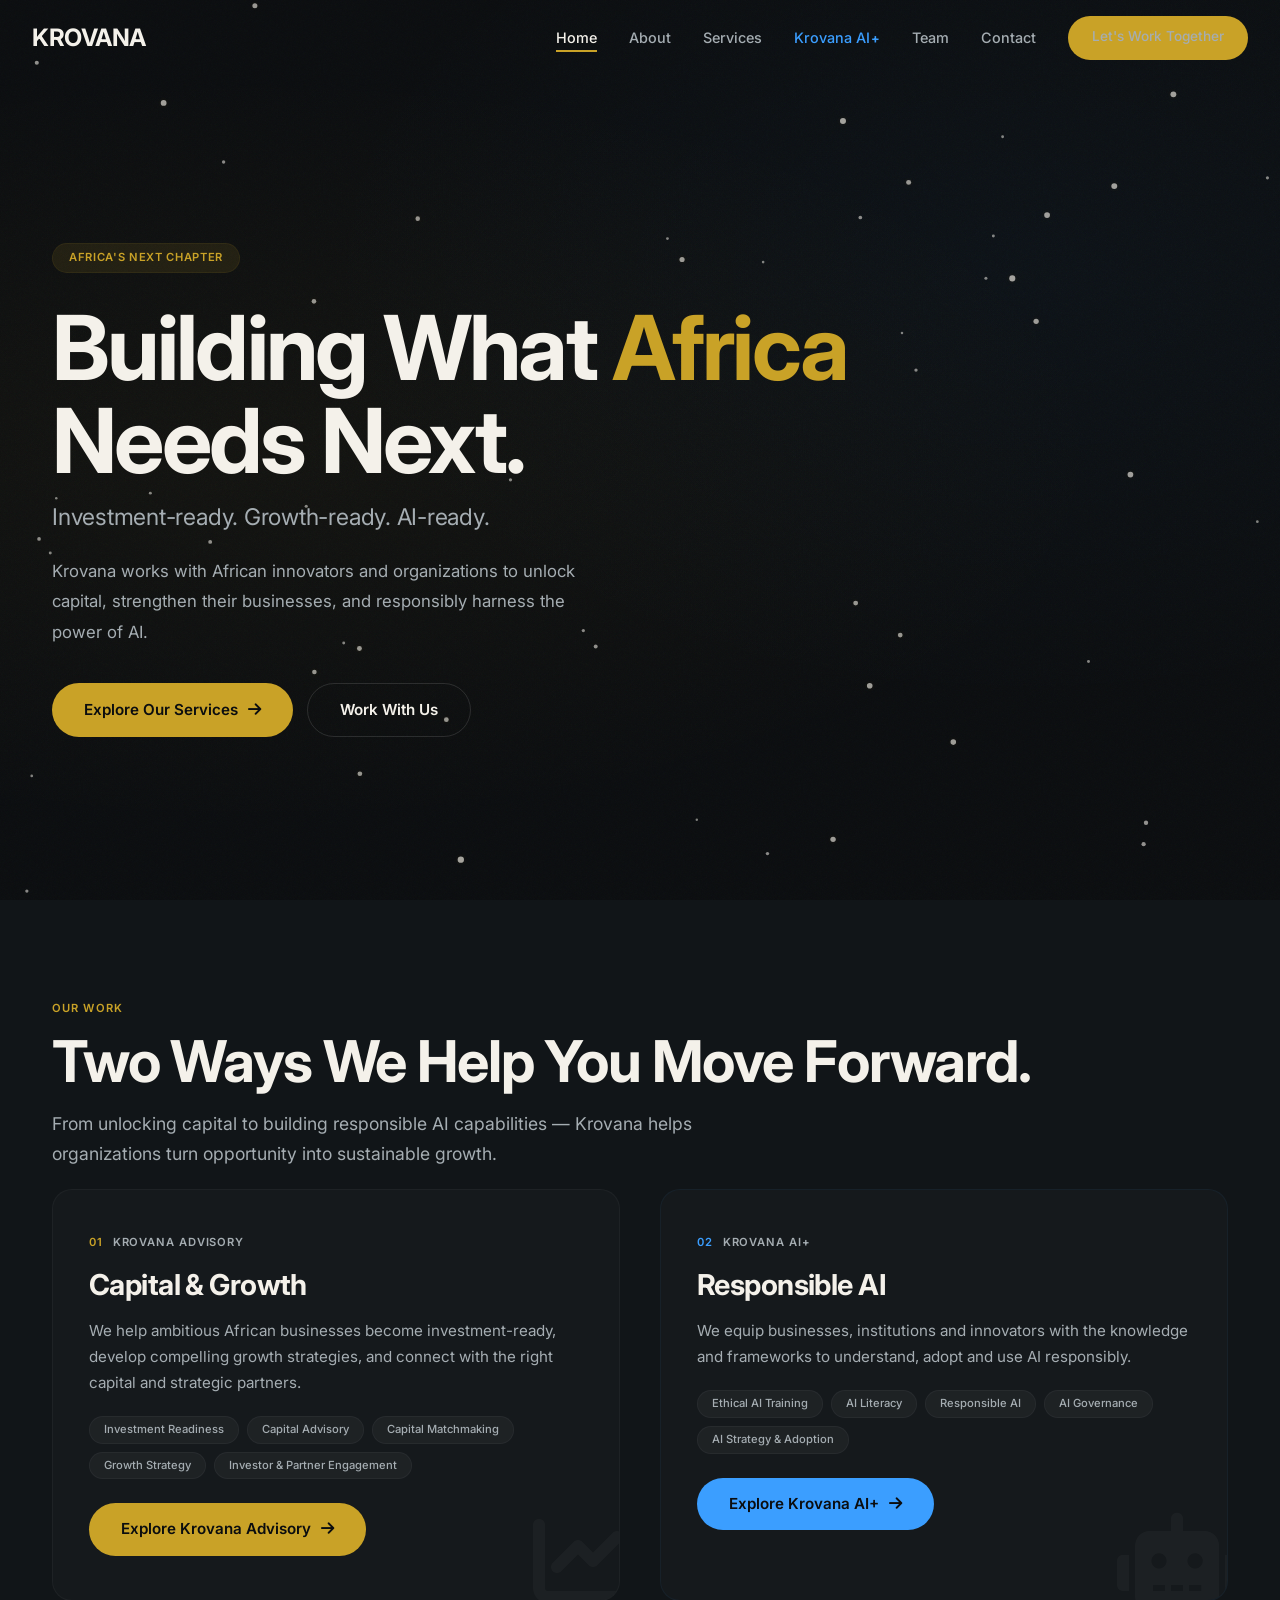
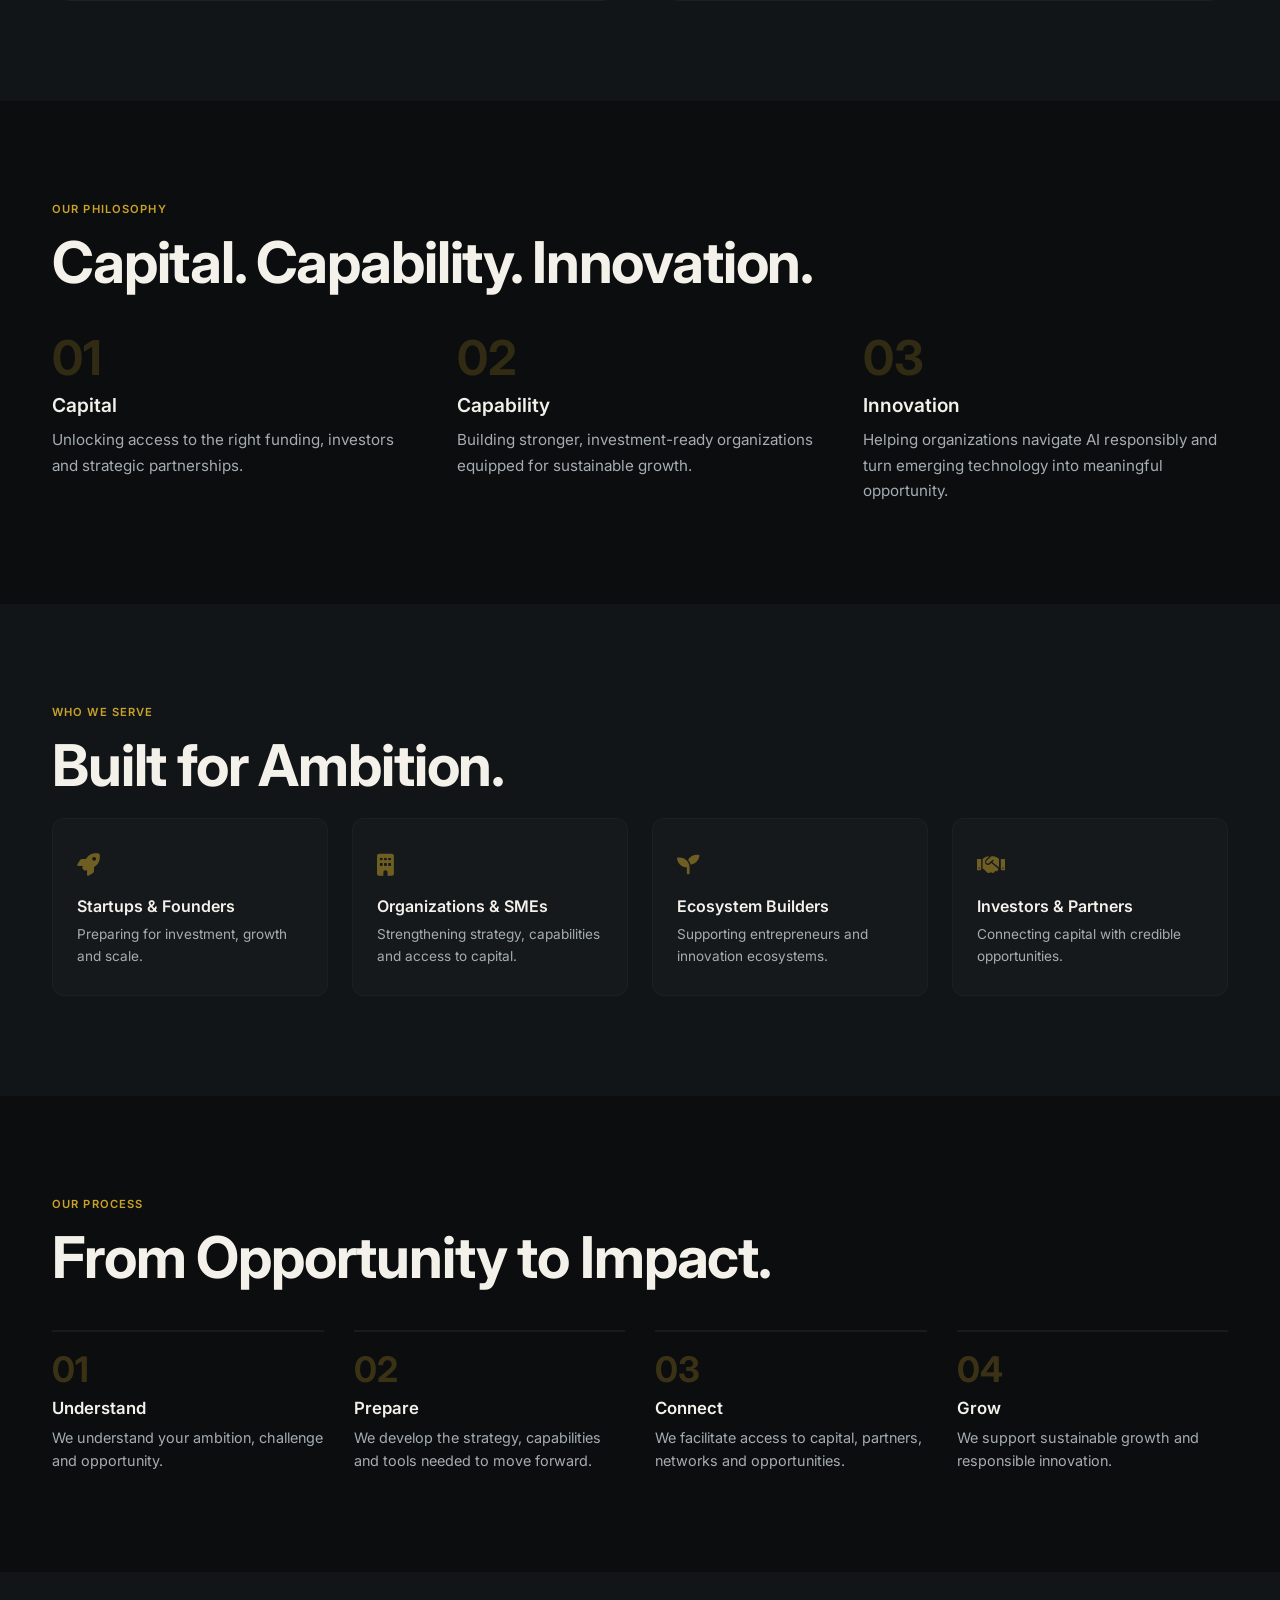
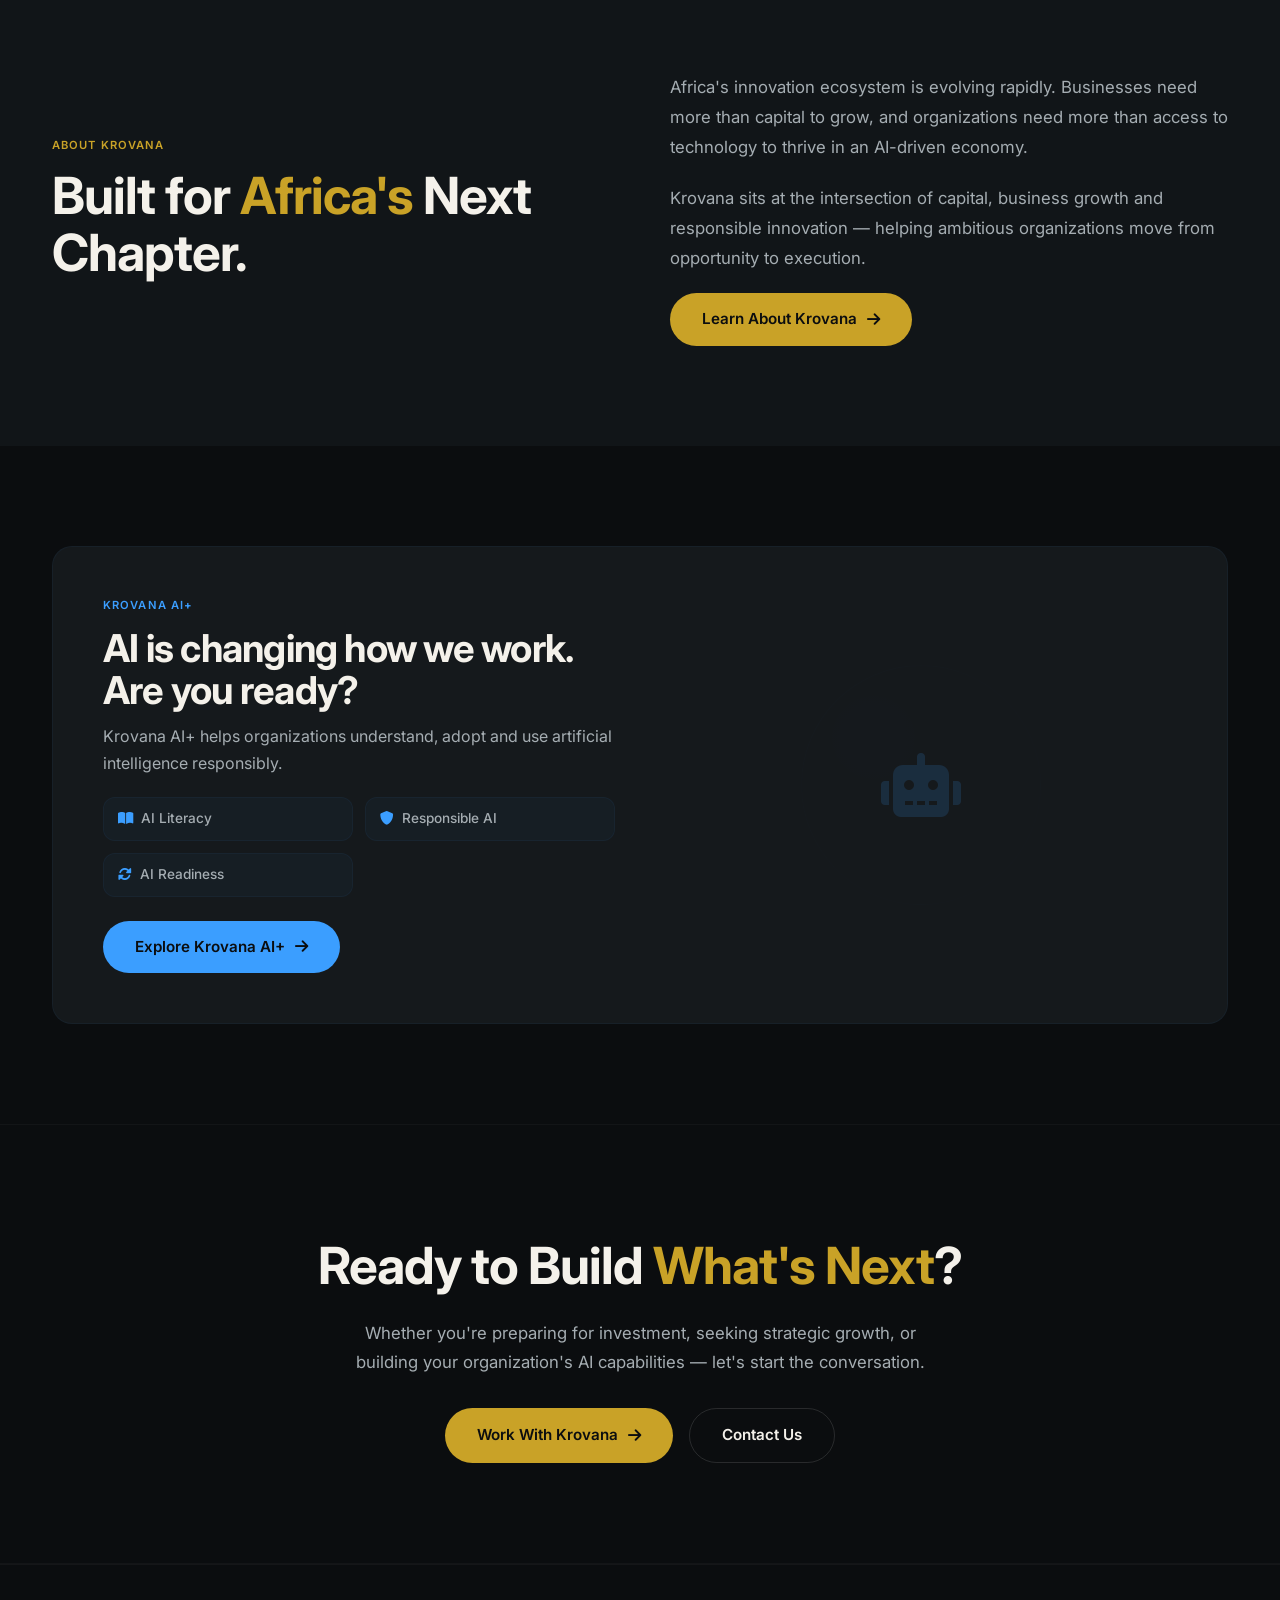
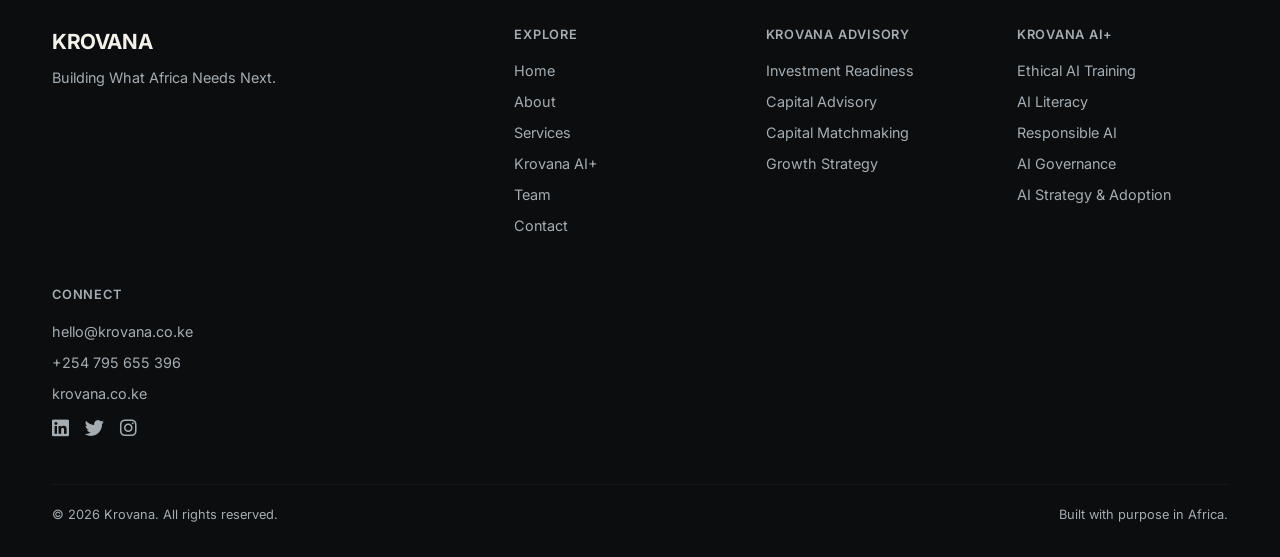
==== index.html @ e82529cd "Update index.html" ====
<!DOCTYPE html>
<html lang="en">
<head>
  <meta charset="UTF-8" />
  <meta name="viewport" content="width=device-width, initial-scale=1.0" />
  <title>Krovana | Building What Africa Needs Next</title>
  <meta name="description" content="Krovana helps African innovators and organizations unlock capital, strengthen capabilities, and navigate an AI-powered future." />
  <meta property="og:title" content="Krovana | Building What Africa Needs Next" />
  <meta property="og:description" content="Investment-ready. Growth-ready. AI-ready." />
  <meta property="og:type" content="website" />
  <link rel="icon" href="data:image/svg+xml,<svg xmlns='http://www.w3.org/2000/svg' viewBox='0 0 100 100'><text y='.9em' font-size='90'>⚡</text></svg>" />
  <link href="https://fonts.googleapis.com/css2?family=Inter:opsz,wght@14..32,400;14..32,500;14..32,600;14..32,700;14..32,800&display=swap" rel="stylesheet" />
  <link rel="stylesheet" href="https://cdnjs.cloudflare.com/ajax/libs/font-awesome/6.0.0-beta3/css/all.min.css" />
  <style>
    /* ===== RESET & TOKENS ===== */
    * {
      margin: 0;
      padding: 0;
      box-sizing: border-box;
    }

    :root {
      --bg-primary: #0B0D0F;
      --bg-secondary: #111518;
      --bg-card: #15191C;
      --text-primary: #F4F1EA;
      --text-secondary: #A5ADB2;
      --text-muted: #6A7278;
      --gold: #C9A227;
      --gold-dim: rgba(201, 162, 39, 0.10);
      --gold-glow: rgba(201, 162, 39, 0.15);
      --cyan: #3B9EFF;
      --cyan-dim: rgba(59, 158, 255, 0.08);
      --cyan-glow: rgba(59, 158, 255, 0.12);
      --font: 'Inter', -apple-system, BlinkMacSystemFont, sans-serif;
      --radius: 20px;
      --radius-sm: 12px;
      --transition: 0.35s cubic-bezier(0.25, 0.46, 0.45, 0.94);
      --shadow-card: 0 20px 60px -20px rgba(0, 0, 0, 0.6);
      --max-width: 1240px;
    }

    html {
      scroll-behavior: smooth;
    }

    body {
      font-family: var(--font);
      background: var(--bg-primary);
      color: var(--text-primary);
      line-height: 1.6;
      -webkit-font-smoothing: antialiased;
      -moz-osx-font-smoothing: grayscale;
    }

    /* ===== UTILITY ===== */
    .container {
      max-width: var(--max-width);
      margin: 0 auto;
      padding: 0 32px;
    }

    .section-padding {
      padding: 100px 0;
    }

    .section-label {
      font-size: 0.7rem;
      font-weight: 600;
      letter-spacing: 0.1em;
      text-transform: uppercase;
      color: var(--gold);
      margin-bottom: 12px;
      display: block;
    }

    .section-label.cyan {
      color: var(--cyan);
    }

    .section-title {
      font-size: clamp(2.2rem, 4.5vw, 3.6rem);
      font-weight: 700;
      letter-spacing: -0.02em;
      line-height: 1.1;
      margin-bottom: 16px;
    }

    .section-sub {
      font-size: 1.1rem;
      color: var(--text-secondary);
      max-width: 640px;
      line-height: 1.7;
    }

    .text-gold {
      color: var(--gold);
    }
    .text-cyan {
      color: var(--cyan);
    }

    /* ===== BUTTONS ===== */
    .btn {
      display: inline-flex;
      align-items: center;
      gap: 10px;
      padding: 14px 32px;
      font-weight: 600;
      font-size: 0.95rem;
      border-radius: 60px;
      border: none;
      cursor: pointer;
      transition: var(--transition);
      text-decoration: none;
      background: transparent;
      color: var(--text-primary);
      font-family: var(--font);
    }

    .btn-primary {
      background: var(--gold);
      color: var(--bg-primary);
    }
    .btn-primary:hover {
      background: #dbb230;
      transform: translateY(-2px);
      box-shadow: 0 8px 30px rgba(201, 162, 39, 0.25);
    }

    .btn-outline {
      border: 1.5px solid rgba(255, 255, 255, 0.12);
      color: var(--text-primary);
    }
    .btn-outline:hover {
      border-color: var(--gold);
      color: var(--gold);
      transform: translateY(-2px);
    }

    .btn-ghost {
      color: var(--text-secondary);
    }
    .btn-ghost:hover {
      color: var(--text-primary);
    }

    .btn-ai {
      background: var(--cyan);
      color: var(--bg-primary);
    }
    .btn-ai:hover {
      background: #5aafff;
      transform: translateY(-2px);
      box-shadow: 0 8px 30px rgba(59, 158, 255, 0.20);
    }

    .btn-outline-ai {
      border: 1.5px solid rgba(59, 158, 255, 0.25);
      color: var(--cyan);
    }
    .btn-outline-ai:hover {
      background: var(--cyan);
      color: var(--bg-primary);
      transform: translateY(-2px);
    }

    /* ===== NAVIGATION ===== */
    .navbar {
      position: fixed;
      top: 0;
      left: 0;
      width: 100%;
      padding: 16px 0;
      z-index: 1000;
      transition: background 0.35s, backdrop-filter 0.35s, border-color 0.35s;
      background: transparent;
      border-bottom: 1px solid transparent;
    }

    .navbar.scrolled {
      background: rgba(11, 13, 15, 0.88);
      backdrop-filter: blur(16px);
      -webkit-backdrop-filter: blur(16px);
      border-bottom: 1px solid rgba(255, 255, 255, 0.04);
    }

    .nav-container {
      display: flex;
      align-items: center;
      justify-content: space-between;
      max-width: 1400px;
      margin: 0 auto;
      padding: 0 32px;
    }

    .logo {
      font-size: 1.5rem;
      font-weight: 700;
      letter-spacing: -0.02em;
      color: var(--text-primary);
      text-decoration: none;
      font-family: var(--font);
      cursor: pointer;
    }
    .logo:hover {
      color: var(--gold);
    }

    .nav-links {
      display: flex;
      align-items: center;
      gap: 32px;
      list-style: none;
    }
    .nav-links a {
      text-decoration: none;
      color: var(--text-secondary);
      font-size: 0.9rem;
      font-weight: 500;
      transition: 0.2s;
      cursor: pointer;
      border-bottom: 2px solid transparent;
      padding-bottom: 4px;
    }
    .nav-links a:hover,
    .nav-links a.active {
      color: var(--text-primary);
      border-bottom-color: var(--gold);
    }
    .nav-links a.ai-link {
      color: var(--cyan);
    }
    .nav-links a.ai-link:hover,
    .nav-links a.ai-link.active {
      color: #7abfff;
      border-bottom-color: var(--cyan);
    }
    .nav-links .ai-plus {
      display: inline-block;
      font-weight: 700;
      font-size: 0.8rem;
      margin-left: 1px;
    }
    .nav-cta .btn {
      padding: 10px 24px;
      font-size: 0.85rem;
    }

    .hamburger {
      display: none;
      font-size: 1.5rem;
      color: var(--text-primary);
      cursor: pointer;
      background: none;
      border: none;
      padding: 4px;
    }

    @media (max-width: 1024px) {
      .nav-links {
        gap: 20px;
      }
    }

    @media (max-width: 900px) {
      .nav-links {
        position: fixed;
        top: 0;
        left: -100%;
        width: 100%;
        height: 100vh;
        background: var(--bg-primary);
        flex-direction: column;
        justify-content: center;
        align-items: center;
        gap: 32px;
        transition: 0.4s;
        padding: 40px;
        z-index: 999;
      }
      .nav-links.open {
        left: 0;
      }
      .nav-links a {
        font-size: 1.3rem;
      }
      .nav-cta {
        display: none;
      }
      .hamburger {
        display: block;
        z-index: 1001;
      }
      .hamburger.open {
        color: var(--gold);
      }
    }

    /* ===== PAGE SECTIONS ===== */
    .page-section {
      display: none;
      animation: fadeIn 0.5s ease;
    }
    .page-section.active {
      display: block;
    }

    @keyframes fadeIn {
      from { opacity: 0; transform: translateY(10px); }
      to { opacity: 1; transform: translateY(0); }
    }

    /* ===== HERO ===== */
    .hero {
      min-height: 100vh;
      display: flex;
      align-items: center;
      position: relative;
      overflow: hidden;
      padding-top: 80px;
    }

    .hero-bg {
      position: absolute;
      inset: 0;
      z-index: 0;
      background:
        radial-gradient(ellipse at 20% 50%, rgba(201, 162, 39, 0.04) 0%, transparent 60%),
        radial-gradient(ellipse at 80% 30%, rgba(59, 158, 255, 0.03) 0%, transparent 50%),
        var(--bg-primary);
    }

    #network-canvas {
      position: absolute;
      inset: 0;
      width: 100%;
      height: 100%;
      z-index: 1;
      pointer-events: none;
    }

    .hero-content {
      position: relative;
      z-index: 2;
      max-width: 820px;
      padding: 40px 0;
    }

    .hero-badge {
      display: inline-block;
      background: var(--gold-dim);
      color: var(--gold);
      padding: 5px 16px;
      border-radius: 60px;
      font-size: 0.7rem;
      font-weight: 600;
      letter-spacing: 0.06em;
      text-transform: uppercase;
      margin-bottom: 28px;
      border: 1px solid rgba(201, 162, 39, 0.08);
    }

    .hero h1 {
      font-size: clamp(2.8rem, 7vw, 5.6rem);
      font-weight: 700;
      line-height: 1.04;
      letter-spacing: -0.03em;
      margin-bottom: 12px;
    }
    .hero h1 .gold {
      color: var(--gold);
    }

    .hero-tagline {
      font-size: clamp(1.1rem, 1.8vw, 1.6rem);
      font-weight: 400;
      color: var(--text-secondary);
      margin-bottom: 20px;
      letter-spacing: -0.01em;
    }

    .hero-desc {
      font-size: 1.05rem;
      color: var(--text-secondary);
      max-width: 540px;
      line-height: 1.8;
      margin-bottom: 36px;
    }

    .hero-actions {
      display: flex;
      flex-wrap: wrap;
      gap: 14px;
    }

    /* grain overlay */
    .hero::after {
      content: '';
      position: absolute;
      inset: 0;
      z-index: 0;
      pointer-events: none;
      opacity: 0.25;
      background-image: url("data:image/svg+xml,%3Csvg viewBox='0 0 256 256' xmlns='http://www.w3.org/2000/svg'%3E%3Cfilter id='n'%3E%3CfeTurbulence type='fractalNoise' baseFrequency='0.85' numOctaves='4' stitchTiles='stitch'/%3E%3C/filter%3E%3Crect width='100%25' height='100%25' filter='url(%23n)' opacity='1'/%3E%3C/svg%3E");
      background-repeat: repeat;
      background-size: 120px;
      mix-blend-mode: soft-light;
    }

    @media (max-width: 640px) {
      .hero h1 {
        font-size: 2.4rem;
      }
      .hero-actions .btn {
        width: 100%;
        justify-content: center;
      }
    }

    /* ===== SECTION COMMON ===== */
    .section-alt {
      background: var(--bg-secondary);
    }

    /* ===== PILLARS (Home) ===== */
    .pillars-grid {
      display: grid;
      grid-template-columns: 1fr 1fr;
      gap: 40px;
      margin-top: 20px;
    }

    .pillar-card {
      background: var(--bg-card);
      border-radius: var(--radius);
      padding: 44px 36px;
      border: 1px solid rgba(255, 255, 255, 0.04);
      transition: var(--transition);
      position: relative;
      overflow: hidden;
    }
    .pillar-card:hover {
      transform: translateY(-6px);
      border-color: rgba(255, 255, 255, 0.08);
      box-shadow: var(--shadow-card);
    }

    .pillar-card .pillar-label {
      font-size: 0.7rem;
      font-weight: 600;
      letter-spacing: 0.08em;
      text-transform: uppercase;
      color: var(--text-secondary);
      margin-bottom: 10px;
      display: block;
    }
    .pillar-card .pillar-label .num {
      color: var(--gold);
      margin-right: 6px;
    }

    .pillar-card h3 {
      font-size: 1.8rem;
      font-weight: 700;
      letter-spacing: -0.02em;
      margin-bottom: 10px;
    }

    .pillar-card p {
      color: var(--text-secondary);
      font-size: 0.95rem;
      line-height: 1.7;
      margin-bottom: 20px;
    }

    .pillar-tags {
      display: flex;
      flex-wrap: wrap;
      gap: 8px;
      margin-bottom: 24px;
    }
    .pillar-tags span {
      background: rgba(255, 255, 255, 0.04);
      padding: 4px 14px;
      border-radius: 60px;
      font-size: 0.7rem;
      font-weight: 500;
      color: var(--text-secondary);
      border: 1px solid rgba(255, 255, 255, 0.04);
    }

    .pillar-card .btn .arrow {
      transition: 0.2s;
      display: inline-block;
    }
    .pillar-card .btn:hover .arrow {
      transform: translateX(6px);
    }

    .pillar-card.ai-card {
      border-color: rgba(59, 158, 255, 0.06);
    }
    .pillar-card.ai-card:hover {
      border-color: rgba(59, 158, 255, 0.15);
    }
    .pillar-card.ai-card .pillar-label .num {
      color: var(--cyan);
    }

    .pillar-visual {
      position: absolute;
      right: -10px;
      bottom: -10px;
      font-size: 6rem;
      opacity: 0.03;
      pointer-events: none;
      line-height: 1;
    }

    @media (max-width: 900px) {
      .pillars-grid {
        grid-template-columns: 1fr;
        gap: 30px;
      }
    }
    @media (max-width: 480px) {
      .pillar-card {
        padding: 32px 20px;
      }
      .pillar-card h3 {
        font-size: 1.4rem;
      }
    }

    /* ===== PHILOSOPHY ===== */
    .philosophy-grid {
      display: grid;
      grid-template-columns: repeat(3, 1fr);
      gap: 40px;
      margin-top: 40px;
    }
    .philosophy-item .num {
      font-size: 3rem;
      font-weight: 700;
      color: var(--gold);
      opacity: 0.2;
      line-height: 1;
      margin-bottom: 8px;
      display: block;
    }
    .philosophy-item h4 {
      font-size: 1.2rem;
      font-weight: 600;
      margin-bottom: 6px;
    }
    .philosophy-item p {
      color: var(--text-secondary);
      font-size: 0.95rem;
      line-height: 1.7;
    }
    @media (max-width: 768px) {
      .philosophy-grid {
        grid-template-columns: 1fr;
        gap: 30px;
      }
    }

    /* ===== AUDIENCE ===== */
    .audience-grid {
      display: grid;
      grid-template-columns: repeat(4, 1fr);
      gap: 24px;
      margin-top: 20px;
    }
    .audience-item {
      background: var(--bg-card);
      border-radius: var(--radius-sm);
      padding: 28px 24px;
      border: 1px solid rgba(255, 255, 255, 0.03);
      transition: var(--transition);
    }
    .audience-item:hover {
      border-color: rgba(255, 255, 255, 0.08);
      transform: translateY(-4px);
    }
    .audience-item .icon {
      font-size: 1.4rem;
      color: var(--gold);
      margin-bottom: 12px;
      opacity: 0.5;
    }
    .audience-item h4 {
      font-size: 1rem;
      font-weight: 600;
      margin-bottom: 4px;
    }
    .audience-item p {
      color: var(--text-secondary);
      font-size: 0.85rem;
      line-height: 1.6;
    }
    @media (max-width: 900px) {
      .audience-grid {
        grid-template-columns: 1fr 1fr;
      }
    }
    @media (max-width: 500px) {
      .audience-grid {
        grid-template-columns: 1fr;
      }
    }

    /* ===== PROCESS ===== */
    .process-grid {
      display: grid;
      grid-template-columns: repeat(4, 1fr);
      gap: 30px;
      margin-top: 40px;
      position: relative;
    }
    .process-step {
      border-top: 2px solid rgba(255, 255, 255, 0.06);
      padding-top: 20px;
    }
    .process-step .step-num {
      font-size: 2.2rem;
      font-weight: 700;
      color: var(--gold);
      opacity: 0.25;
      line-height: 1;
      margin-bottom: 8px;
      display: block;
    }
    .process-step h4 {
      font-size: 1.05rem;
      font-weight: 600;
      margin-bottom: 4px;
    }
    .process-step p {
      color: var(--text-secondary);
      font-size: 0.9rem;
      line-height: 1.6;
    }
    @media (max-width: 900px) {
      .process-grid {
        grid-template-columns: 1fr 1fr;
      }
    }
    @media (max-width: 480px) {
      .process-grid {
        grid-template-columns: 1fr;
      }
    }

    /* ===== ABOUT SPLIT ===== */
    .about-split {
      display: grid;
      grid-template-columns: 1fr 1fr;
      gap: 60px;
      align-items: center;
    }
    .about-split .left h2 {
      font-size: clamp(2.2rem, 4vw, 3.6rem);
      font-weight: 700;
      line-height: 1.1;
      letter-spacing: -0.02em;
    }
    .about-split .right p {
      color: var(--text-secondary);
      font-size: 1.05rem;
      line-height: 1.8;
      margin-bottom: 20px;
    }
    @media (max-width: 900px) {
      .about-split {
        grid-template-columns: 1fr;
        gap: 30px;
      }
    }

    /* ===== AI FEATURE ===== */
    .ai-feature {
      background: var(--bg-card);
      border-radius: var(--radius);
      padding: 50px;
      display: grid;
      grid-template-columns: 1fr 1fr;
      gap: 50px;
      align-items: center;
      border: 1px solid rgba(59, 158, 255, 0.05);
    }
    .ai-feature .left h2 {
      font-size: clamp(1.8rem, 3vw, 2.6rem);
      font-weight: 700;
      letter-spacing: -0.02em;
      line-height: 1.1;
      margin-bottom: 12px;
    }
    .ai-feature .left p {
      color: var(--text-secondary);
      font-size: 1rem;
      line-height: 1.7;
      margin-bottom: 20px;
    }
    .ai-feature .pillars-mini {
      display: grid;
      grid-template-columns: 1fr 1fr;
      gap: 12px;
      margin-bottom: 24px;
    }
    .ai-feature .pillars-mini span {
      background: rgba(59, 158, 255, 0.04);
      padding: 10px 14px;
      border-radius: var(--radius-sm);
      font-size: 0.85rem;
      font-weight: 500;
      color: var(--text-secondary);
      border: 1px solid rgba(59, 158, 255, 0.05);
      display: flex;
      align-items: center;
      gap: 8px;
    }
    .ai-feature .pillars-mini span i {
      color: var(--cyan);
      font-size: 0.85rem;
    }
    .ai-feature .right {
      display: flex;
      justify-content: center;
      align-items: center;
    }
    .ai-feature .right .viz {
      width: 100%;
      max-width: 240px;
      aspect-ratio: 1/1;
      background: radial-gradient(circle at 30% 30%, rgba(59, 158, 255, 0.04), transparent 70%);
      border-radius: 50%;
      display: flex;
      align-items: center;
      justify-content: center;
      font-size: 4rem;
      color: var(--cyan);
      opacity: 0.15;
      border: 1px solid rgba(59, 158, 255, 0.05);
    }
    @media (max-width: 900px) {
      .ai-feature {
        grid-template-columns: 1fr;
        padding: 32px 24px;
        gap: 24px;
      }
      .ai-feature .pillars-mini {
        grid-template-columns: 1fr;
      }
      .ai-feature .right .viz {
        max-width: 140px;
      }
    }

    /* ===== CTA FINAL ===== */
    .cta-final {
      text-align: center;
      padding: 100px 0;
      border-top: 1px solid rgba(255, 255, 255, 0.03);
      border-bottom: 1px solid rgba(255, 255, 255, 0.03);
    }
    .cta-final h2 {
      font-size: clamp(2.2rem, 4vw, 3.6rem);
      font-weight: 700;
      letter-spacing: -0.02em;
      margin-bottom: 12px;
    }
    .cta-final p {
      color: var(--text-secondary);
      max-width: 600px;
      margin: 0 auto 32px;
      font-size: 1.05rem;
      line-height: 1.7;
    }
    .cta-final .actions {
      display: flex;
      justify-content: center;
      gap: 16px;
      flex-wrap: wrap;
    }

    /* ===== ABOUT PAGE CONTENT ===== */
    .about-hero {
      padding: 140px 0 80px;
      border-bottom: 1px solid rgba(255, 255, 255, 0.04);
    }
    .about-hero h1 {
      font-size: clamp(2.8rem, 5vw, 4.2rem);
      font-weight: 700;
      letter-spacing: -0.02em;
      line-height: 1.1;
      margin-bottom: 16px;
    }
    .about-hero p {
      font-size: 1.2rem;
      color: var(--text-secondary);
      max-width: 640px;
      line-height: 1.7;
    }

    .about-principles {
      display: grid;
      grid-template-columns: repeat(4, 1fr);
      gap: 30px;
      margin-top: 20px;
    }
    .about-principles .principle {
      background: var(--bg-card);
      border-radius: var(--radius-sm);
      padding: 28px 24px;
      border: 1px solid rgba(255, 255, 255, 0.03);
    }
    .about-principles .principle .num {
      font-size: 2rem;
      font-weight: 700;
      color: var(--gold);
      opacity: 0.2;
      display: block;
      margin-bottom: 8px;
    }
    .about-principles .principle h4 {
      font-size: 1rem;
      font-weight: 600;
      margin-bottom: 4px;
    }
    .about-principles .principle p {
      color: var(--text-secondary);
      font-size: 0.9rem;
      line-height: 1.6;
    }
    @media (max-width: 900px) {
      .about-principles {
        grid-template-columns: 1fr 1fr;
      }
    }
    @media (max-width: 480px) {
      .about-principles {
        grid-template-columns: 1fr;
      }
    }

    /* ===== SERVICES PAGE ===== */
    .services-hero {
      padding: 140px 0 80px;
      border-bottom: 1px solid rgba(255, 255, 255, 0.04);
    }
    .services-hero h1 {
      font-size: clamp(2.8rem, 5vw, 4.2rem);
      font-weight: 700;
      letter-spacing: -0.02em;
      line-height: 1.1;
      margin-bottom: 16px;
    }
    .services-hero p {
      font-size: 1.2rem;
      color: var(--text-secondary);
      max-width: 640px;
      line-height: 1.7;
    }

    .services-grid {
      display: grid;
      grid-template-columns: repeat(auto-fit, minmax(280px, 1fr));
      gap: 24px;
      margin-top: 20px;
    }
    .service-card {
      background: var(--bg-card);
      border-radius: var(--radius-sm);
      padding: 28px 24px;
      border: 1px solid rgba(255, 255, 255, 0.03);
      transition: var(--transition);
    }
    .service-card:hover {
      border-color: rgba(255, 255, 255, 0.08);
      transform: translateY(-4px);
    }
    .service-card .icon {
      font-size: 1.4rem;
      color: var(--gold);
      margin-bottom: 12px;
      opacity: 0.5;
    }
    .service-card h4 {
      font-size: 1rem;
      font-weight: 600;
      margin-bottom: 4px;
    }
    .service-card p {
      color: var(--text-secondary);
      font-size: 0.85rem;
      line-height: 1.6;
    }
    .service-card.ai-card .icon {
      color: var(--cyan);
    }

    /* ===== TEAM PAGE ===== */
    .team-hero {
      padding: 140px 0 80px;
      border-bottom: 1px solid rgba(255, 255, 255, 0.04);
    }
    .team-hero h1 {
      font-size: clamp(2.8rem, 5vw, 4.2rem);
      font-weight: 700;
      letter-spacing: -0.02em;
      line-height: 1.1;
      margin-bottom: 16px;
    }
    .team-hero p {
      font-size: 1.2rem;
      color: var(--text-secondary);
      max-width: 640px;
      line-height: 1.7;
    }

    .team-grid {
      display: grid;
      grid-template-columns: repeat(auto-fit, minmax(280px, 1fr));
      gap: 30px;
      margin-top: 20px;
    }
    .team-card {
      background: var(--bg-card);
      border-radius: var(--radius-sm);
      padding: 32px 24px;
      border: 1px solid rgba(255, 255, 255, 0.03);
      text-align: center;
      transition: var(--transition);
    }
    .team-card:hover {
      border-color: rgba(255, 255, 255, 0.08);
      transform: translateY(-4px);
    }
    .team-card .avatar {
      width: 80px;
      height: 80px;
      border-radius: 50%;
      background: var(--gold-dim);
      margin: 0 auto 16px;
      display: flex;
      align-items: center;
      justify-content: center;
      font-size: 2rem;
      color: var(--gold);
      border: 2px solid rgba(201, 162, 39, 0.1);
    }
    .team-card h4 {
      font-size: 1.1rem;
      font-weight: 600;
      margin-bottom: 4px;
    }
    .team-card .role {
      color: var(--gold);
      font-size: 0.85rem;
      font-weight: 500;
      margin-bottom: 8px;
    }
    .team-card p {
      color: var(--text-secondary);
      font-size: 0.85rem;
      line-height: 1.6;
    }
    .team-card .linkedin {
      margin-top: 12px;
      display: inline-block;
      color: var(--text-secondary);
      font-size: 1.2rem;
      transition: 0.2s;
    }
    .team-card .linkedin:hover {
      color: var(--cyan);
    }

    /* ===== CONTACT PAGE ===== */
    .contact-hero {
      padding: 140px 0 80px;
      border-bottom: 1px solid rgba(255, 255, 255, 0.04);
    }
    .contact-hero h1 {
      font-size: clamp(2.8rem, 5vw, 4.2rem);
      font-weight: 700;
      letter-spacing: -0.02em;
      line-height: 1.1;
      margin-bottom: 16px;
    }
    .contact-hero p {
      font-size: 1.2rem;
      color: var(--text-secondary);
      max-width: 640px;
      line-height: 1.7;
    }

    .contact-grid {
      display: grid;
      grid-template-columns: 1fr 1fr;
      gap: 60px;
      margin-top: 20px;
    }

    .contact-form {
      display: flex;
      flex-direction: column;
      gap: 20px;
    }
    .contact-form label {
      font-size: 0.85rem;
      font-weight: 500;
      color: var(--text-secondary);
    }
    .contact-form input,
    .contact-form select,
    .contact-form textarea {
      width: 100%;
      padding: 14px 18px;
      background: var(--bg-card);
      border: 1px solid rgba(255, 255, 255, 0.06);
      border-radius: var(--radius-sm);
      color: var(--text-primary);
      font-family: var(--font);
      font-size: 1rem;
      transition: var(--transition);
    }
    .contact-form input:focus,
    .contact-form select:focus,
    .contact-form textarea:focus {
      outline: none;
      border-color: var(--gold);
      box-shadow: 0 0 0 3px rgba(201, 162, 39, 0.1);
    }
    .contact-form textarea {
      min-height: 120px;
      resize: vertical;
    }
    .contact-form .form-group {
      display: flex;
      flex-direction: column;
      gap: 6px;
    }
    .contact-form .btn {
      align-self: flex-start;
    }

    .contact-info {
      display: flex;
      flex-direction: column;
      gap: 24px;
    }
    .contact-info-item {
      background: var(--bg-card);
      border-radius: var(--radius-sm);
      padding: 24px;
      border: 1px solid rgba(255, 255, 255, 0.03);
    }
    .contact-info-item .icon {
      font-size: 1.2rem;
      color: var(--gold);
      margin-bottom: 8px;
    }
    .contact-info-item h4 {
      font-size: 1rem;
      font-weight: 600;
      margin-bottom: 4px;
    }
    .contact-info-item p,
    .contact-info-item a {
      color: var(--text-secondary);
      font-size: 0.95rem;
      text-decoration: none;
    }
    .contact-info-item a:hover {
      color: var(--gold);
    }

    @media (max-width: 900px) {
      .contact-grid {
        grid-template-columns: 1fr;
        gap: 40px;
      }
    }

    /* ===== FOOTER ===== */
    footer {
      padding: 60px 0 32px;
      border-top: 1px solid rgba(255, 255, 255, 0.04);
    }
    .footer-grid {
      display: grid;
      grid-template-columns: 2fr 1fr 1fr 1fr;
      gap: 40px;
      margin-bottom: 40px;
    }
    .footer-brand .logo {
      font-size: 1.3rem;
      display: inline-block;
      margin-bottom: 8px;
      cursor: pointer;
    }
    .footer-brand p {
      color: var(--text-secondary);
      font-size: 0.9rem;
      max-width: 260px;
      line-height: 1.7;
    }
    .footer-col h4 {
      font-size: 0.8rem;
      font-weight: 600;
      text-transform: uppercase;
      letter-spacing: 0.06em;
      color: var(--text-secondary);
      margin-bottom: 14px;
    }
    .footer-col a {
      display: block;
      color: var(--text-secondary);
      text-decoration: none;
      font-size: 0.9rem;
      margin-bottom: 8px;
      transition: 0.2s;
      cursor: pointer;
    }
    .footer-col a:hover {
      color: var(--text-primary);
    }
    .footer-col .social {
      display: flex;
      gap: 16px;
      margin-top: 8px;
    }
    .footer-col .social a {
      font-size: 1.2rem;
      margin-bottom: 0;
    }
    .footer-bottom {
      border-top: 1px solid rgba(255, 255, 255, 0.04);
      padding-top: 20px;
      display: flex;
      justify-content: space-between;
      font-size: 0.8rem;
      color: var(--text-secondary);
    }
    @media (max-width: 768px) {
      .footer-grid {
        grid-template-columns: 1fr 1fr;
        gap: 30px;
      }
      .footer-bottom {
        flex-direction: column;
        gap: 6px;
        text-align: center;
      }
    }
    @media (max-width: 480px) {
      .footer-grid {
        grid-template-columns: 1fr;
      }
    }

    /* ===== SCROLL REVEAL ===== */
    .reveal {
      opacity: 0;
      transform: translateY(36px);
      transition: opacity 0.8s ease, transform 0.8s ease;
    }
    .reveal.visible {
      opacity: 1;
      transform: translateY(0);
    }

    /* ===== RESPONSIVE ===== */
    @media (max-width: 640px) {
      .container {
        padding: 0 20px;
      }
      .section-padding {
        padding: 60px 0;
      }
      .section-title {
        font-size: 1.8rem;
      }
      .section-sub {
        font-size: 1rem;
      }
    }

    /* ===== ACCESSIBILITY ===== */
    @media (prefers-reduced-motion: reduce) {
      *,
      *::before,
      *::after {
        animation-duration: 0.01ms !important;
        animation-iteration-count: 1 !important;
        transition-duration: 0.01ms !important;
      }
      .reveal {
        opacity: 1 !important;
        transform: none !important;
      }
    }

    :focus-visible {
      outline: 2px solid var(--gold);
      outline-offset: 2px;
    }
  </style>
</head>
<body>

  <!-- ========== NAVIGATION ========== -->
  <nav class="navbar" id="navbar" role="navigation" aria-label="Main navigation">
    <div class="nav-container">
      <a class="logo" data-page="home">KROVANA</a>
      <ul class="nav-links" id="navLinks" role="menubar">
        <li role="none"><a data-page="home" role="menuitem" class="active">Home</a></li>
        <li role="none"><a data-page="about" role="menuitem">About</a></li>
        <li role="none"><a data-page="services" role="menuitem">Services</a></li>
        <li role="none"><a data-page="ai-plus" role="menuitem" class="ai-link">Krovana AI<span class="ai-plus">+</span></a></li>
        <li role="none"><a data-page="team" role="menuitem">Team</a></li>
        <li role="none"><a data-page="contact" role="menuitem">Contact</a></li>
        <li class="nav-cta" role="none"><a data-page="contact" class="btn btn-primary" role="menuitem">Let's Work Together</a></li>
      </ul>
      <button class="hamburger" id="hamburger" aria-label="Toggle menu" aria-expanded="false">
        <i class="fas fa-bars" aria-hidden="true"></i>
      </button>
    </div>
  </nav>

  <!-- ========== HOME PAGE ========== -->
  <section id="page-home" class="page-section active">

    <!-- HERO -->
    <section class="hero" aria-label="Home hero">
      <div class="hero-bg"></div>
      <canvas id="network-canvas" aria-hidden="true"></canvas>

      <div class="container" style="position:relative; z-index:2; width:100%;">
        <div class="hero-content">
          <span class="hero-badge">Africa's next chapter</span>
          <h1>Building What <span class="gold">Africa</span> Needs Next.</h1>
          <div class="hero-tagline">Investment-ready. Growth-ready. AI-ready.</div>
          <p class="hero-desc">
            Krovana works with African innovators and organizations to unlock capital,
            strengthen their businesses, and responsibly harness the power of AI.
          </p>
          <div class="hero-actions">
            <a data-page="services" class="btn btn-primary">Explore Our Services <i class="fas fa-arrow-right" aria-hidden="true"></i></a>
            <a data-page="contact" class="btn btn-outline">Work With Us</a>
          </div>
        </div>
      </div>
    </section>

    <!-- SECTION 2: TWO PILLARS -->
    <section class="section-padding section-alt" aria-labelledby="pillars-title">
      <div class="container">
        <span class="section-label">Our Work</span>
        <h2 class="section-title" id="pillars-title">Two Ways We Help You Move Forward.</h2>
        <p class="section-sub">
          From unlocking capital to building responsible AI capabilities — Krovana helps
          organizations turn opportunity into sustainable growth.
        </p>

        <div class="pillars-grid reveal">
          <!-- Advisory -->
          <div class="pillar-card">
            <span class="pillar-label"><span class="num">01</span> Krovana Advisory</span>
            <h3>Capital &amp; Growth</h3>
            <p>
              We help ambitious African businesses become investment-ready, develop
              compelling growth strategies, and connect with the right capital and
              strategic partners.
            </p>
            <div class="pillar-tags">
              <span>Investment Readiness</span>
              <span>Capital Advisory</span>
              <span>Capital Matchmaking</span>
              <span>Growth Strategy</span>
              <span>Investor &amp; Partner Engagement</span>
            </div>
            <a data-page="services" class="btn btn-primary">
              Explore Krovana Advisory <span class="arrow"><i class="fas fa-arrow-right" aria-hidden="true"></i></span>
            </a>
            <div class="pillar-visual" aria-hidden="true"><i class="fas fa-chart-line"></i></div>
          </div>

          <!-- AI+ -->
          <div class="pillar-card ai-card">
            <span class="pillar-label"><span class="num">02</span> Krovana AI<span style="font-weight:700;">+</span></span>
            <h3>Responsible AI</h3>
            <p>
              We equip businesses, institutions and innovators with the knowledge and
              frameworks to understand, adopt and use AI responsibly.
            </p>
            <div class="pillar-tags">
              <span>Ethical AI Training</span>
              <span>AI Literacy</span>
              <span>Responsible AI</span>
              <span>AI Governance</span>
              <span>AI Strategy &amp; Adoption</span>
            </div>
            <a data-page="ai-plus" class="btn btn-ai">
              Explore Krovana AI+ <span class="arrow"><i class="fas fa-arrow-right" aria-hidden="true"></i></span>
            </a>
            <div class="pillar-visual" aria-hidden="true"><i class="fas fa-robot"></i></div>
          </div>
        </div>
      </div>
    </section>

    <!-- SECTION 3: PHILOSOPHY -->
    <section class="section-padding" aria-labelledby="philosophy-title">
      <div class="container">
        <span class="section-label">Our Philosophy</span>
        <h2 class="section-title" id="philosophy-title">Capital. Capability. Innovation.</h2>
        <div class="philosophy-grid reveal">
          <div class="philosophy-item">
            <span class="num">01</span>
            <h4>Capital</h4>
            <p>Unlocking access to the right funding, investors and strategic partnerships.</p>
          </div>
          <div class="philosophy-item">
            <span class="num">02</span>
            <h4>Capability</h4>
            <p>Building stronger, investment-ready organizations equipped for sustainable growth.</p>
          </div>
          <div class="philosophy-item">
            <span class="num">03</span>
            <h4>Innovation</h4>
            <p>Helping organizations navigate AI responsibly and turn emerging technology into meaningful opportunity.</p>
          </div>
        </div>
      </div>
    </section>

    <!-- SECTION 4: AUDIENCE -->
    <section class="section-padding section-alt" aria-labelledby="audience-title">
      <div class="container">
        <span class="section-label">Who We Serve</span>
        <h2 class="section-title" id="audience-title">Built for Ambition.</h2>
        <div class="audience-grid reveal">
          <div class="audience-item">
            <div class="icon" aria-hidden="true"><i class="fas fa-rocket"></i></div>
            <h4>Startups &amp; Founders</h4>
            <p>Preparing for investment, growth and scale.</p>
          </div>
          <div class="audience-item">
            <div class="icon" aria-hidden="true"><i class="fas fa-building"></i></div>
            <h4>Organizations &amp; SMEs</h4>
            <p>Strengthening strategy, capabilities and access to capital.</p>
          </div>
          <div class="audience-item">
            <div class="icon" aria-hidden="true"><i class="fas fa-seedling"></i></div>
            <h4>Ecosystem Builders</h4>
            <p>Supporting entrepreneurs and innovation ecosystems.</p>
          </div>
          <div class="audience-item">
            <div class="icon" aria-hidden="true"><i class="fas fa-handshake"></i></div>
            <h4>Investors &amp; Partners</h4>
            <p>Connecting capital with credible opportunities.</p>
          </div>
        </div>
      </div>
    </section>

    <!-- SECTION 5: PROCESS -->
    <section class="section-padding" aria-labelledby="process-title">
      <div class="container">
        <span class="section-label">Our Process</span>
        <h2 class="section-title" id="process-title">From Opportunity to Impact.</h2>
        <div class="process-grid reveal">
          <div class="process-step">
            <span class="step-num">01</span>
            <h4>Understand</h4>
            <p>We understand your ambition, challenge and opportunity.</p>
          </div>
          <div class="process-step">
            <span class="step-num">02</span>
            <h4>Prepare</h4>
            <p>We develop the strategy, capabilities and tools needed to move forward.</p>
          </div>
          <div class="process-step">
            <span class="step-num">03</span>
            <h4>Connect</h4>
            <p>We facilitate access to capital, partners, networks and opportunities.</p>
          </div>
          <div class="process-step">
            <span class="step-num">04</span>
            <h4>Grow</h4>
            <p>We support sustainable growth and responsible innovation.</p>
          </div>
        </div>
      </div>
    </section>

    <!-- SECTION 6: ABOUT -->
    <section class="section-padding section-alt" aria-labelledby="about-title">
      <div class="container">
        <div class="about-split reveal">
          <div class="left">
            <span class="section-label">About Krovana</span>
            <h2 id="about-title">Built for <span class="text-gold">Africa's</span> Next Chapter.</h2>
          </div>
          <div class="right">
            <p>
              Africa's innovation ecosystem is evolving rapidly. Businesses need more than
              capital to grow, and organizations need more than access to technology to
              thrive in an AI-driven economy.
            </p>
            <p>
              Krovana sits at the intersection of capital, business growth and responsible
              innovation — helping ambitious organizations move from opportunity to execution.
            </p>
            <a data-page="about" class="btn btn-primary">Learn About Krovana <i class="fas fa-arrow-right" aria-hidden="true"></i></a>
          </div>
        </div>
      </div>
    </section>

    <!-- SECTION 7: AI+ FEATURE -->
    <section class="section-padding" aria-labelledby="ai-title">
      <div class="container">
        <div class="ai-feature reveal">
          <div class="left">
            <span class="section-label cyan">Krovana AI<span style="font-weight:700;">+</span></span>
            <h2 id="ai-title">AI is changing how we work. <br>Are you ready?</h2>
            <p>
              Krovana AI+ helps organizations understand, adopt and use artificial
              intelligence responsibly.
            </p>
            <div class="pillars-mini">
              <span><i class="fas fa-book-open" aria-hidden="true"></i> AI Literacy</span>
              <span><i class="fas fa-shield-alt" aria-hidden="true"></i> Responsible AI</span>
              <span><i class="fas fa-sync-alt" aria-hidden="true"></i> AI Readiness</span>
            </div>
            <a data-page="ai-plus" class="btn btn-ai">Explore Krovana AI+ <i class="fas fa-arrow-right" aria-hidden="true"></i></a>
          </div>
          <div class="right">
            <div class="viz" aria-hidden="true">
              <i class="fas fa-robot"></i>
            </div>
          </div>
        </div>
      </div>
    </section>

    <!-- SECTION 8: FINAL CTA -->
    <section class="cta-final" aria-labelledby="cta-title">
      <div class="container reveal">
        <h2 id="cta-title">Ready to Build <span class="text-gold">What's Next</span>?</h2>
        <p>
          Whether you're preparing for investment, seeking strategic growth, or building
          your organization's AI capabilities — let's start the conversation.
        </p>
        <div class="actions">
          <a data-page="contact" class="btn btn-primary">Work With Krovana <i class="fas fa-arrow-right" aria-hidden="true"></i></a>
          <a data-page="contact" class="btn btn-outline">Contact Us</a>
        </div>
      </div>
    </section>
  </section>

  <!-- ========== ABOUT PAGE ========== -->
  <section id="page-about" class="page-section">
    <div class="about-hero" style="background: var(--bg-secondary);">
      <div class="container">
        <span class="section-label">About Krovana</span>
        <h1>Built for <span class="text-gold">Africa's</span> Next Chapter.</h1>
        <p>Krovana exists to help ambitious organizations move from opportunity to execution.</p>
      </div>
    </div>

    <section class="section-padding">
      <div class="container">
        <div class="about-split reveal">
          <div class="left">
            <span class="section-label">Why Krovana Exists</span>
            <h2>From Opportunity to Impact.</h2>
          </div>
          <div class="right">
            <p>
              Africa's innovation ecosystem is evolving rapidly. Entrepreneurs are building
              businesses with the potential to create jobs, solve meaningful problems and
              transform communities. Yet many promising businesses struggle to become
              investment-ready, access the right capital or develop the capabilities required
              to scale.
            </p>
            <p>
              At the same time, artificial intelligence is fundamentally changing how
              organizations operate, compete and create value.
            </p>
            <p>
              <strong>Krovana was built at the intersection of these realities.</strong>
              We help ambitious businesses and organizations strengthen what they have,
              access what they need, and prepare for what comes next.
            </p>
          </div>
        </div>
      </div>
    </section>

    <section class="section-padding section-alt">
      <div class="container">
        <span class="section-label">Two Ways We Create Value</span>
        <h2 class="section-title">Krovana Advisory &amp; Krovana AI+</h2>
        <div class="pillars-grid reveal">
          <div class="pillar-card">
            <span class="pillar-label"><span class="num">01</span> Krovana Advisory</span>
            <h3>Investment &amp; Growth</h3>
            <p>
              We help ambitious African businesses prepare for investment, strengthen their
              growth strategies and connect with relevant capital and strategic partners.
            </p>
            <a data-page="services" class="btn btn-primary">Explore Advisory <span class="arrow"><i class="fas fa-arrow-right" aria-hidden="true"></i></span></a>
          </div>
          <div class="pillar-card ai-card">
            <span class="pillar-label"><span class="num">02</span> Krovana AI+</span>
            <h3>Responsible AI</h3>
            <p>
              We equip organizations and innovators with the knowledge, frameworks and
              capabilities required to understand, adopt and use AI responsibly.
            </p>
            <a data-page="ai-plus" class="btn btn-ai">Explore Krovana AI+ <span class="arrow"><i class="fas fa-arrow-right" aria-hidden="true"></i></span></a>
          </div>
        </div>
      </div>
    </section>

    <section class="section-padding">
      <div class="container">
        <span class="section-label">How We Think</span>
        <h2 class="section-title">Our Principles</h2>
        <div class="about-principles reveal">
          <div class="principle">
            <span class="num">01</span>
            <h4>Clarity</h4>
            <p>We simplify complex challenges and turn them into actionable strategies.</p>
          </div>
          <div class="principle">
            <span class="num">02</span>
            <h4>Readiness</h4>
            <p>We focus on building the foundations organizations need before pursuing growth, capital or technology.</p>
          </div>
          <div class="principle">
            <span class="num">03</span>
            <h4>Connection</h4>
            <p>We believe meaningful progress happens through strong relationships, networks and partnerships.</p>
          </div>
          <div class="principle">
            <span class="num">04</span>
            <h4>Responsibility</h4>
            <p>We believe innovation should create value while respecting people, institutions and society.</p>
          </div>
        </div>
      </div>
    </section>

    <section class="section-padding section-alt" style="border-top: 1px solid rgba(255,255,255,0.04);">
      <div class="container">
        <div class="about-split reveal">
          <div class="left">
            <h2>Rooted in Africa. <br><span class="text-gold">Connected to Opportunity.</span></h2>
          </div>
          <div class="right">
            <p>
              Krovana is built with an understanding of the realities, opportunities and
              ambitions shaping Africa's entrepreneurial and organizational landscape.
            </p>
            <p>
              We believe Africa does not simply need more ideas. It needs stronger businesses,
              better access to capital, stronger capabilities and responsible approaches to
              emerging technology.
            </p>
            <a data-page="contact" class="btn btn-primary">Let's Work Together <i class="fas fa-arrow-right" aria-hidden="true"></i></a>
          </div>
        </div>
      </div>
    </section>
  </section>

  <!-- ========== SERVICES PAGE ========== -->
  <section id="page-services" class="page-section">
    <div class="services-hero" style="background: var(--bg-secondary);">
      <div class="container">
        <span class="section-label">Our Services</span>
        <h1>Strategy. Capital. Growth.</h1>
        <p>Krovana helps ambitious African businesses and organizations become investment-ready, unlock strategic opportunities and build the capabilities required for sustainable growth.</p>
        <p style="color: var(--text-muted); font-size: 0.9rem; margin-top: 12px;">Our services are delivered through Krovana Advisory and Krovana AI+.</p>
      </div>
    </div>

    <section class="section-padding">
      <div class="container">
        <span class="section-label">01 — Krovana Advisory</span>
        <h2 class="section-title">Investment &amp; Capital Advisory</h2>
        <p class="section-sub">We work with ambitious African businesses and innovators to strengthen their investment readiness, sharpen their growth strategies and connect with relevant capital and strategic partners.</p>

        <div class="services-grid reveal" style="margin-top: 40px;">
          <div class="service-card">
            <div class="icon"><i class="fas fa-chart-line"></i></div>
            <h4>Investment Readiness</h4>
            <p>Preparing businesses to communicate their opportunity, financial position, growth potential and investment case clearly to investors.</p>
          </div>
          <div class="service-card">
            <div class="icon"><i class="fas fa-handshake"></i></div>
            <h4>Capital Advisory</h4>
            <p>Helping organizations understand their capital requirements and develop strategies for pursuing appropriate sources of funding.</p>
          </div>
          <div class="service-card">
            <div class="icon"><i class="fas fa-bullseye"></i></div>
            <h4>Capital Matchmaking</h4>
            <p>Connecting investment-ready businesses with relevant investors, funders and strategic partners.</p>
          </div>
          <div class="service-card">
            <div class="icon"><i class="fas fa-arrow-trend-up"></i></div>
            <h4>Growth Strategy</h4>
            <p>Developing practical strategies that help organizations move from current performance to sustainable growth.</p>
          </div>
          <div class="service-card">
            <div class="icon"><i class="fas fa-users"></i></div>
            <h4>Investor &amp; Partner Engagement</h4>
            <p>Supporting organizations in preparing for and navigating strategic conversations with investors and partners.</p>
          </div>
        </div>
      </div>
    </section>

    <section class="section-padding section-alt">
      <div class="container">
        <span class="section-label cyan">02 — Krovana AI+</span>
        <h2 class="section-title">Responsible AI &amp; Organizational Readiness</h2>
        <p class="section-sub">We help organizations understand artificial intelligence, build AI literacy and develop responsible approaches to adopting and using AI.</p>

        <div class="services-grid reveal" style="margin-top: 40px;">
          <div class="service-card ai-card">
            <div class="icon"><i class="fas fa-brain"></i></div>
            <h4>Ethical AI Training</h4>
            <p>Practical training that helps teams understand the ethical opportunities, risks and responsibilities associated with artificial intelligence.</p>
          </div>
          <div class="service-card ai-card">
            <div class="icon"><i class="fas fa-book-open"></i></div>
            <h4>AI Literacy</h4>
            <p>Building foundational AI understanding across teams, leadership and organizations.</p>
          </div>
          <div class="service-card ai-card">
            <div class="icon"><i class="fas fa-shield-alt"></i></div>
            <h4>Responsible AI</h4>
            <p>Helping organizations develop responsible principles and practices for the use of AI.</p>
          </div>
          <div class="service-card ai-card">
            <div class="icon"><i class="fas fa-balance-scale"></i></div>
            <h4>AI Governance</h4>
            <p>Supporting organizations in thinking through policies, accountability, risk and governance around AI.</p>
          </div>
          <div class="service-card ai-card">
            <div class="icon"><i class="fas fa-sync-alt"></i></div>
            <h4>AI Strategy &amp; Adoption</h4>
            <p>Helping organizations identify where AI can create meaningful value and how to approach adoption responsibly.</p>
          </div>
        </div>
      </div>
    </section>

    <section class="section-padding">
      <div class="container">
        <span class="section-label">Built Around Your Ambition</span>
        <h2 class="section-title">Who We Serve</h2>
        <div class="audience-grid reveal">
          <div class="audience-item">
            <div class="icon"><i class="fas fa-rocket"></i></div>
            <h4>Startups &amp; Founders</h4>
            <p>Preparing for investment, growth and scale.</p>
          </div>
          <div class="audience-item">
            <div class="icon"><i class="fas fa-building"></i></div>
            <h4>SMEs &amp; Organizations</h4>
            <p>Strengthening strategy, capabilities and access to capital.</p>
          </div>
          <div class="audience-item">
            <div class="icon"><i class="fas fa-seedling"></i></div>
            <h4>Ecosystem Builders</h4>
            <p>Supporting entrepreneurship and innovation ecosystems.</p>
          </div>
          <div class="audience-item">
            <div class="icon"><i class="fas fa-university"></i></div>
            <h4>Institutions &amp; Partners</h4>
            <p>Building responsible approaches to innovation and emerging technology.</p>
          </div>
        </div>
      </div>
    </section>

    <section class="section-padding section-alt">
      <div class="container">
        <div class="cta-final" style="border: none; padding: 40px 0;">
          <h2>Have a Challenge Worth Solving?</h2>
          <p>Tell us where you are and where you want to go. We'll explore how Krovana can help.</p>
          <a data-page="contact" class="btn btn-primary">Start a Conversation <i class="fas fa-arrow-right" aria-hidden="true"></i></a>
        </div>
      </div>
    </section>
  </section>

  <!-- ========== KROVANA AI+ PAGE ========== -->
  <section id="page-ai-plus" class="page-section">
    <div class="about-hero" style="background: var(--bg-secondary); border-bottom: 1px solid rgba(59, 158, 255, 0.08);">
      <div class="container">
        <span class="section-label cyan">Krovana AI+</span>
        <h1>AI is changing how we work. <br><span class="text-cyan">Are you ready?</span></h1>
        <p>Krovana AI+ equips organizations, leaders and teams with the knowledge and frameworks to navigate artificial intelligence responsibly and turn emerging technology into meaningful opportunity.</p>
        <div style="margin-top: 24px; display: flex; gap: 14px; flex-wrap: wrap;">
          <a data-page="contact" class="btn btn-ai">Explore Our AI Training <i class="fas fa-arrow-right" aria-hidden="true"></i></a>
          <a data-page="contact" class="btn btn-outline-ai">Talk to Krovana</a>
        </div>
      </div>
    </div>

    <section class="section-padding">
      <div class="container">
        <div class="ai-feature" style="border-color: rgba(59, 158, 255, 0.08);">
          <div class="left">
            <span class="section-label cyan">AI Readiness</span>
            <h2>AI Readiness Is More Than Technology.</h2>
            <p>
              Adopting AI is not simply a technology decision. Organizations need people
              who understand AI, leaders who can make informed decisions, and frameworks
              that help them manage risk, responsibility and impact.
            </p>
            <p>
              Krovana AI+ focuses on the human, strategic and ethical dimensions of AI adoption.
            </p>
            <div class="pillars-mini">
              <span><i class="fas fa-users" aria-hidden="true"></i> People — Build AI literacy and confidence.</span>
              <span><i class="fas fa-tasks" aria-hidden="true"></i> Practice — Develop responsible approaches.</span>
              <span><i class="fas fa-sync-alt" aria-hidden="true"></i> Preparedness — Build organizational readiness.</span>
            </div>
          </div>
          <div class="right">
            <div class="viz" style="border-color: rgba(59, 158, 255, 0.08);">
              <i class="fas fa-robot"></i>
            </div>
          </div>
        </div>
      </div>
    </section>

    <section class="section-padding section-alt">
      <div class="container">
        <span class="section-label cyan">What We Help You Build</span>
        <h2 class="section-title">AI+ Services</h2>
        <div class="services-grid reveal" style="margin-top: 20px;">
          <div class="service-card ai-card">
            <div class="icon"><i class="fas fa-brain"></i></div>
            <h4>Ethical AI Training</h4>
            <p>Practical training for teams and organizations on the ethical opportunities, risks and responsibilities of AI.</p>
          </div>
          <div class="service-card ai-card">
            <div class="icon"><i class="fas fa-book-open"></i></div>
            <h4>AI Literacy</h4>
            <p>Helping teams understand AI concepts, applications and implications in practical terms.</p>
          </div>
          <div class="service-card ai-card">
            <div class="icon"><i class="fas fa-shield-alt"></i></div>
            <h4>Responsible AI</h4>
            <p>Building principles and practices for using AI responsibly.</p>
          </div>
          <div class="service-card ai-card">
            <div class="icon"><i class="fas fa-balance-scale"></i></div>
            <h4>AI Governance</h4>
            <p>Helping organizations think through accountability, policy, risk and oversight.</p>
          </div>
          <div class="service-card ai-card">
            <div class="icon"><i class="fas fa-sync-alt"></i></div>
            <h4>AI Strategy &amp; Adoption</h4>
            <p>Identifying meaningful AI opportunities and developing responsible pathways toward adoption.</p>
          </div>
        </div>
      </div>
    </section>

    <section class="section-padding">
      <div class="container">
        <span class="section-label cyan">Who We Serve</span>
        <h2 class="section-title">Designed for Organizations Navigating AI.</h2>
        <div class="audience-grid reveal">
          <div class="audience-item">
            <div class="icon" style="color: var(--cyan);"><i class="fas fa-user-tie"></i></div>
            <h4>Leadership Teams</h4>
            <p>Understand the strategic implications of AI.</p>
          </div>
          <div class="audience-item">
            <div class="icon" style="color: var(--cyan);"><i class="fas fa-users"></i></div>
            <h4>Business Teams</h4>
            <p>Build practical AI literacy and confidence.</p>
          </div>
          <div class="audience-item">
            <div class="icon" style="color: var(--cyan);"><i class="fas fa-rocket"></i></div>
            <h4>Startups &amp; Innovators</h4>
            <p>Develop responsible approaches to AI-powered products and businesses.</p>
          </div>
          <div class="audience-item">
            <div class="icon" style="color: var(--cyan);"><i class="fas fa-university"></i></div>
            <h4>Institutions</h4>
            <p>Build responsible AI practices, governance and organizational readiness.</p>
          </div>
        </div>
      </div>
    </section>

    <section class="section-padding" style="background: var(--bg-secondary);">
      <div class="container">
        <div class="about-split reveal">
          <div class="left">
            <span class="section-label cyan">AI Should Create Value Responsibly</span>
            <h2>Our Principles</h2>
          </div>
          <div class="right">
            <div style="display: grid; grid-template-columns: 1fr 1fr; gap: 16px;">
              <div style="background: var(--bg-card); padding: 16px 20px; border-radius: var(--radius-sm); border-left: 3px solid var(--cyan);">
                <h4 style="font-size: 0.9rem;">Human-Centered</h4>
              </div>
              <div style="background: var(--bg-card); padding: 16px 20px; border-radius: var(--radius-sm); border-left: 3px solid var(--cyan);">
                <h4 style="font-size: 0.9rem;">Transparent</h4>
              </div>
              <div style="background: var(--bg-card); padding: 16px 20px; border-radius: var(--radius-sm); border-left: 3px solid var(--cyan);">
                <h4 style="font-size: 0.9rem;">Accountable</h4>
              </div>
              <div style="background: var(--bg-card); padding: 16px 20px; border-radius: var(--radius-sm); border-left: 3px solid var(--cyan);">
                <h4 style="font-size: 0.9rem;">Inclusive</h4>
              </div>
              <div style="background: var(--bg-card); padding: 16px 20px; border-radius: var(--radius-sm); border-left: 3px solid var(--cyan); grid-column: span 2;">
                <h4 style="font-size: 0.9rem;">Purpose-Driven</h4>
              </div>
            </div>
          </div>
        </div>
      </div>
    </section>

    <section class="section-padding">
      <div class="container">
        <div class="cta-final" style="border: none; padding: 40px 0;">
          <h2>Prepare Your Organization for the <span class="text-cyan">AI-Powered Future</span>.</h2>
          <p>Whether you're starting your AI journey or looking to strengthen your existing approach, Krovana AI+ can help.</p>
          <a data-page="contact" class="btn btn-ai">Start a Conversation <i class="fas fa-arrow-right" aria-hidden="true"></i></a>
        </div>
      </div>
    </section>
  </section>

  <!-- ========== TEAM PAGE ========== -->
  <section id="page-team" class="page-section">
    <div class="team-hero" style="background: var(--bg-secondary);">
      <div class="container">
        <span class="section-label">Our Team</span>
        <h1>People Behind the Work.</h1>
        <p>Krovana brings together people with experience across strategy, finance, research, entrepreneurship, technology and responsible innovation.</p>
      </div>
    </div>

    <section class="section-padding">
      <div class="container">
        <span class="section-label">Meet the Team</span>
        <h2 class="section-title">Built on Experience. Driven by Purpose.</h2>
        <p class="section-sub">We believe meaningful advisory work requires more than technical expertise. It requires curiosity, context, integrity and a willingness to work alongside clients to solve real problems.</p>

        <div class="team-grid reveal" style="margin-top: 40px;">
          <!-- Team Member 1 -->
          <div class="team-card">
            <div class="avatar"><i class="fas fa-user"></i></div>
            <h4>Stephen Ochanda</h4>
            <div class="role">Founder &amp; Managing Director</div>
            <p>Strategy and research professional with experience in investment readiness, stakeholder engagement, policy analysis, financial systems, and data-driven advisory across African markets.</p>
            <a href="https://www.linkedin.com/in/stephen-ochanda/" target="_blank" class="linkedin" aria-label="LinkedIn Profile"><i class="fab fa-linkedin"></i></a>
          </div>

          <!-- Placeholder Team Member 2 -->
          <div class="team-card">
            <div class="avatar"><i class="fas fa-user"></i></div>
            <h4>[Team Member Name]</h4>
            <div class="role">[Role]</div>
            <p>[Short biography describing expertise and experience.]</p>
            <a href="#" class="linkedin" aria-label="LinkedIn Profile"><i class="fab fa-linkedin"></i></a>
          </div>

          <!-- Placeholder Team Member 3 -->
          <div class="team-card">
            <div class="avatar"><i class="fas fa-user"></i></div>
            <h4>[Team Member Name]</h4>
            <div class="role">[Role]</div>
            <p>[Short biography describing expertise and experience.]</p>
            <a href="#" class="linkedin" aria-label="LinkedIn Profile"><i class="fab fa-linkedin"></i></a>
          </div>
        </div>
      </div>
    </section>

    <section class="section-padding section-alt">
      <div class="container">
        <span class="section-label">Collective Expertise</span>
        <h2 class="section-title">Areas of Expertise</h2>
        <div style="display: flex; flex-wrap: wrap; gap: 12px; margin-top: 20px; justify-content: center;">
          <span style="background: var(--bg-card); padding: 10px 24px; border-radius: 60px; font-size: 0.9rem; border: 1px solid rgba(255,255,255,0.04);">Strategy</span>
          <span style="background: var(--bg-card); padding: 10px 24px; border-radius: 60px; font-size: 0.9rem; border: 1px solid rgba(255,255,255,0.04);">Finance</span>
          <span style="background: var(--bg-card); padding: 10px 24px; border-radius: 60px; font-size: 0.9rem; border: 1px solid rgba(255,255,255,0.04);">Investment Readiness</span>
          <span style="background: var(--bg-card); padding: 10px 24px; border-radius: 60px; font-size: 0.9rem; border: 1px solid rgba(255,255,255,0.04);">Capital Advisory</span>
          <span style="background: var(--bg-card); padding: 10px 24px; border-radius: 60px; font-size: 0.9rem; border: 1px solid rgba(255,255,255,0.04);">Research</span>
          <span style="background: var(--bg-card); padding: 10px 24px; border-radius: 60px; font-size: 0.9rem; border: 1px solid rgba(255,255,255,0.04);">Data &amp; Analytics</span>
          <span style="background: var(--bg-card); padding: 10px 24px; border-radius: 60px; font-size: 0.9rem; border: 1px solid rgba(255,255,255,0.04);">Entrepreneurship</span>
          <span style="background: var(--bg-card); padding: 10px 24px; border-radius: 60px; font-size: 0.9rem; border: 1px solid rgba(255,255,255,0.04);">Responsible AI</span>
          <span style="background: var(--bg-card); padding: 10px 24px; border-radius: 60px; font-size: 0.9rem; border: 1px solid rgba(255,255,255,0.04);">AI Literacy</span>
          <span style="background: var(--bg-card); padding: 10px 24px; border-radius: 60px; font-size: 0.9rem; border: 1px solid rgba(255,255,255,0.04);">Governance</span>
          <span style="background: var(--bg-card); padding: 10px 24px; border-radius: 60px; font-size: 0.9rem; border: 1px solid rgba(255,255,255,0.04);">Innovation</span>
          <span style="background: var(--bg-card); padding: 10px 24px; border-radius: 60px; font-size: 0.9rem; border: 1px solid rgba(255,255,255,0.04);">Partnerships</span>
        </div>
      </div>
    </section>

    <section class="section-padding">
      <div class="container">
        <span class="section-label">How We Show Up</span>
        <h2 class="section-title">Our Culture</h2>
        <div class="philosophy-grid reveal">
          <div class="philosophy-item">
            <span class="num">01</span>
            <h4>Curious</h4>
            <p>We ask better questions.</p>
          </div>
          <div class="philosophy-item">
            <span class="num">02</span>
            <h4>Rigorous</h4>
            <p>We bring structure, evidence and discipline to our work.</p>
          </div>
          <div class="philosophy-item">
            <span class="num">03</span>
            <h4>Collaborative</h4>
            <p>We work with people, not just organizations.</p>
          </div>
          <div class="philosophy-item" style="grid-column: span 3;">
            <span class="num">04</span>
            <h4>Responsible</h4>
            <p>We believe growth and innovation should create meaningful value.</p>
          </div>
        </div>
      </div>
    </section>

    <section class="section-padding section-alt">
      <div class="container">
        <div class="cta-final" style="border: none; padding: 40px 0;">
          <h2>Let's Build Together.</h2>
          <p>Looking for a strategic partner for your next stage of growth or AI readiness?</p>
          <a data-page="contact" class="btn btn-primary">Work With Krovana <i class="fas fa-arrow-right" aria-hidden="true"></i></a>
        </div>
      </div>
    </section>
  </section>

  <!-- ========== CONTACT PAGE ========== -->
  <section id="page-contact" class="page-section">
    <div class="contact-hero" style="background: var(--bg-secondary);">
      <div class="container">
        <span class="section-label">Contact Krovana</span>
        <h1>Let's Build <span class="text-gold">What's Next</span>.</h1>
        <p>Tell us what you're working on, where you're trying to go, and where you need support.</p>
      </div>
    </div>

    <section class="section-padding">
      <div class="container">
        <div class="contact-grid reveal">
          <div>
            <form class="contact-form" id="contactForm">
              <div class="form-group">
                <label for="fullName">Full Name</label>
                <input type="text" id="fullName" placeholder="Your full name" required />
              </div>
              <div class="form-group">
                <label for="workEmail">Work Email</label>
                <input type="email" id="workEmail" placeholder="you@organization.com" required />
              </div>
              <div class="form-group">
                <label for="organization">Organization</label>
                <input type="text" id="organization" placeholder="Your organization name" />
              </div>
              <div class="form-group">
                <label for="role">Role / Position</label>
                <input type="text" id="role" placeholder="Your role" />
              </div>
              <div class="form-group">
                <label for="inquiryType">What can Krovana help you with?</label>
                <select id="inquiryType">
                  <option value="">Select an option</option>
                  <option value="Investment Readiness">Investment Readiness</option>
                  <option value="Capital Advisory">Capital Advisory</option>
                  <option value="Growth Strategy">Growth Strategy</option>
                  <option value="Capital Matchmaking">Capital Matchmaking</option>
                  <option value="Ethical AI Training">Ethical AI Training</option>
                  <option value="AI Literacy">AI Literacy</option>
                  <option value="Responsible AI">Responsible AI</option>
                  <option value="AI Governance">AI Governance</option>
                  <option value="AI Strategy & Adoption">AI Strategy &amp; Adoption</option>
                  <option value="Other">Other</option>
                </select>
              </div>
              <div class="form-group">
                <label for="message">Message</label>
                <textarea id="message" placeholder="Tell us about your organization, challenge or ambition..."></textarea>
              </div>
              <button type="submit" class="btn btn-primary">Start the Conversation <i class="fas fa-arrow-right" aria-hidden="true"></i></button>
              <div id="formFeedback" style="margin-top: 12px;"></div>
            </form>
          </div>
          <div class="contact-info">
            <div class="contact-info-item">
              <div class="icon"><i class="fas fa-envelope"></i></div>
              <h4>Email</h4>
              <a href="mailto:hello@krovana.co.ke">hello@krovana.co.ke</a>
            </div>
            <div class="contact-info-item">
              <div class="icon"><i class="fas fa-phone"></i></div>
              <h4>Phone</h4>
              <a href="tel:+254795655396">+254 795 655 396</a>
            </div>
            <div class="contact-info-item">
              <div class="icon"><i class="fas fa-globe"></i></div>
              <h4>Website</h4>
              <a href="#">krovana.co.ke</a>
            </div>
            <div class="contact-info-item">
              <div class="icon"><i class="fab fa-linkedin"></i></div>
              <h4>LinkedIn</h4>
              <a href="#">Krovana on LinkedIn</a>
            </div>
            <div style="background: var(--bg-card); border-radius: var(--radius-sm); padding: 24px; border: 1px solid rgba(255,255,255,0.03);">
              <h4 style="font-size: 0.9rem; margin-bottom: 8px;">What Happens After You Reach Out?</h4>
              <div style="display: flex; flex-direction: column; gap: 12px;">
                <div><span style="color: var(--gold); font-weight: 600;">01</span> — We listen. We take the time to understand your organization, challenge and ambition.</div>
                <div><span style="color: var(--gold); font-weight: 600;">02</span> — We explore. We assess where Krovana can create the most meaningful value.</div>
                <div><span style="color: var(--gold); font-weight: 600;">03</span> — We move forward. If there is a fit, we define the right next step together.</div>
              </div>
            </div>
          </div>
        </div>
      </div>
    </section>

    <section class="section-padding section-alt" style="border-top: 1px solid rgba(255,255,255,0.04);">
      <div class="container">
        <div class="cta-final" style="border: none; padding: 40px 0;">
          <h2>Good conversations can create <span class="text-gold">great opportunities</span>.</h2>
          <p>Let's start with yours.</p>
          <div style="display: flex; justify-content: center; gap: 16px; flex-wrap: wrap;">
            <a data-page="contact" class="btn btn-primary">Contact Krovana <i class="fas fa-arrow-right" aria-hidden="true"></i></a>
          </div>
        </div>
      </div>
    </section>
  </section>

  <!-- ========== FOOTER ========== -->
  <footer role="contentinfo">
    <div class="container">
      <div class="footer-grid">
        <div class="footer-brand">
          <a class="logo" data-page="home">KROVANA</a>
          <p>Building What Africa Needs Next.</p>
        </div>
        <div class="footer-col">
          <h4>Explore</h4>
          <a data-page="home">Home</a>
          <a data-page="about">About</a>
          <a data-page="services">Services</a>
          <a data-page="ai-plus">Krovana AI+</a>
          <a data-page="team">Team</a>
          <a data-page="contact">Contact</a>
        </div>
        <div class="footer-col">
          <h4>Krovana Advisory</h4>
          <a data-page="services">Investment Readiness</a>
          <a data-page="services">Capital Advisory</a>
          <a data-page="services">Capital Matchmaking</a>
          <a data-page="services">Growth Strategy</a>
        </div>
        <div class="footer-col">
          <h4>Krovana AI+</h4>
          <a data-page="ai-plus">Ethical AI Training</a>
          <a data-page="ai-plus">AI Literacy</a>
          <a data-page="ai-plus">Responsible AI</a>
          <a data-page="ai-plus">AI Governance</a>
          <a data-page="ai-plus">AI Strategy &amp; Adoption</a>
        </div>
        <div class="footer-col">
          <h4>Connect</h4>
          <a href="mailto:hello@krovana.co.ke">hello@krovana.co.ke</a>
          <a href="tel:+254795655396">+254 795 655 396</a>
          <a href="#">krovana.co.ke</a>
          <div class="social">
            <a href="#" aria-label="LinkedIn"><i class="fab fa-linkedin"></i></a>
            <a href="#" aria-label="Twitter"><i class="fab fa-twitter"></i></a>
            <a href="#" aria-label="Instagram"><i class="fab fa-instagram"></i></a>
          </div>
        </div>
      </div>
      <div class="footer-bottom">
        <span>&copy; 2026 Krovana. All rights reserved.</span>
        <span>Built with purpose in Africa.</span>
      </div>
    </div>
  </footer>

  <!-- ========== SCRIPTS ========== -->
  <script>
    (function() {
      'use strict';

      // ---- PAGE ROUTING ----
      const sections = document.querySelectorAll('.page-section');
      const navLinks = document.querySelectorAll('[data-page]');
      const logo = document.querySelector('.logo');

      function showPage(pageId) {
        // Hide all sections
        sections.forEach(function(section) {
          section.classList.remove('active');
        });

        // Show the selected section
        const target = document.getElementById('page-' + pageId);
        if (target) {
          target.classList.add('active');
        }

        // Update active nav state
        navLinks.forEach(function(link) {
          link.classList.remove('active');
          if (link.getAttribute('data-page') === pageId) {
            link.classList.add('active');
          }
        });

        // Update URL hash
        if (pageId !== 'home') {
          window.location.hash = pageId;
        } else {
          window.location.hash = '';
        }

        // Scroll to top
        window.scrollTo({ top: 0, behavior: 'smooth' });

        // Close mobile menu
        const mobileMenu = document.getElementById('navLinks');
        if (mobileMenu) {
          mobileMenu.classList.remove('open');
          const hamburger = document.getElementById('hamburger');
          if (hamburger) {
            hamburger.classList.remove('open');
            hamburger.setAttribute('aria-expanded', 'false');
            const icon = hamburger.querySelector('i');
            if (icon) {
              icon.className = 'fas fa-bars';
            }
          }
        }

        // Re-trigger reveal animations
        setTimeout(function() {
          const reveals = document.querySelectorAll('.reveal');
          reveals.forEach(function(el) {
            const rect = el.getBoundingClientRect();
            if (rect.top < window.innerHeight) {
              el.classList.add('visible');
            }
          });
        }, 100);
      }

      // Handle hash changes (back/forward buttons)
      window.addEventListener('hashchange', function() {
        const hash = window.location.hash.replace('#', '');
        if (hash) {
          showPage(hash);
        } else {
          showPage('home');
        }
      });

      // Handle initial load
      const initialHash = window.location.hash.replace('#', '');
      if (initialHash) {
        showPage(initialHash);
      } else {
        showPage('home');
      }

      // Add click handlers to all nav links
      navLinks.forEach(function(link) {
        link.addEventListener('click', function(e) {
          e.preventDefault();
          const page = link.getAttribute('data-page');
          if (page) {
            showPage(page);
          }
        });
      });

      // Logo click
      if (logo) {
        logo.addEventListener('click', function(e) {
          e.preventDefault();
          showPage('home');
        });
      }

      // ---- NAVIGATION SCROLL EFFECT ----
      const navbar = document.getElementById('navbar');
      window.addEventListener('scroll', function() {
        if (window.scrollY > 40) {
          navbar.classList.add('scrolled');
        } else {
          navbar.classList.remove('scrolled');
        }
      }, { passive: true });

      // ---- HAMBURGER MENU ----
      const hamburger = document.getElementById('hamburger');
      const navLinksMenu = document.getElementById('navLinks');

      if (hamburger) {
        hamburger.addEventListener('click', function() {
          const isOpen = navLinksMenu.classList.toggle('open');
          hamburger.classList.toggle('open');
          hamburger.setAttribute('aria-expanded', isOpen);
          const icon = hamburger.querySelector('i');
          if (isOpen) {
            icon.className = 'fas fa-times';
          } else {
            icon.className = 'fas fa-bars';
          }
        });
      }

      // ---- NETWORK CANVAS ----
      const canvas = document.getElementById('network-canvas');
      if (canvas) {
        const ctx = canvas.getContext('2d');
        let width, height;
        let nodes = [];
        const numNodes = 55;
        const connectionDistance = 150;

        function resize() {
          const rect = canvas.parentElement.getBoundingClientRect();
          canvas.width = rect.width;
          canvas.height = rect.height;
          width = canvas.width;
          height = canvas.height;
        }

        function initNodes() {
          nodes = [];
          for (let i = 0; i < numNodes; i++) {
            nodes.push({
              x: Math.random() * width,
              y: Math.random() * height,
              vx: (Math.random() - 0.5) * 0.2,
              vy: (Math.random() - 0.5) * 0.2,
              radius: 1.2 + Math.random() * 2
            });
          }
        }

        function animateNetwork() {
          ctx.clearRect(0, 0, width, height);

          for (let n = 0; n < nodes.length; n++) {
            const node = nodes[n];
            node.x += node.vx;
            node.y += node.vy;
            if (node.x < 0 || node.x > width) node.vx *= -1;
            if (node.y < 0 || node.y > height) node.vy *= -1;
            node.x = Math.max(0, Math.min(width, node.x));
            node.y = Math.max(0, Math.min(height, node.y));
          }

          ctx.strokeStyle = 'rgba(255, 255, 255, 0.04)';
          ctx.lineWidth = 0.6;
          for (let i = 0; i < nodes.length; i++) {
            for (let j = i + 1; j < nodes.length; j++) {
              const dx = nodes[i].x - nodes[j].x;
              const dy = nodes[i].y - nodes[j].y;
              const dist = Math.sqrt(dx * dx + dy * dy);
              if (dist < connectionDistance) {
                const alpha = 1 - (dist / connectionDistance);
                ctx.globalAlpha = alpha * 0.35;
                ctx.beginPath();
                ctx.moveTo(nodes[i].x, nodes[i].y);
                ctx.lineTo(nodes[j].x, nodes[j].y);
                ctx.stroke();
              }
            }
          }

          for (let k = 0; k < nodes.length; k++) {
            const n2 = nodes[k];
            ctx.globalAlpha = 0.4 + 0.25 * (n2.radius / 3);
            ctx.beginPath();
            ctx.arc(n2.x, n2.y, n2.radius, 0, Math.PI * 2);
            ctx.fillStyle = '#F4F1EA';
            ctx.fill();
            if (n2.radius > 2.2) {
              ctx.shadowColor = 'rgba(201, 162, 39, 0.06)';
              ctx.shadowBlur = 12;
              ctx.beginPath();
              ctx.arc(n2.x, n2.y, n2.radius * 1.8, 0, Math.PI * 2);
              ctx.fillStyle = 'rgba(201, 162, 39, 0.03)';
              ctx.fill();
              ctx.shadowBlur = 0;
            }
          }
          ctx.globalAlpha = 1;
          requestAnimationFrame(animateNetwork);
        }

        function initCanvas() {
          resize();
          initNodes();
          animateNetwork();
        }

        window.addEventListener('resize', function() {
          resize();
          initNodes();
        });

        window.addEventListener('orientationchange', function() {
          setTimeout(function() {
            resize();
            initNodes();
          }, 300);
        });

        initCanvas();
      }

      // ---- SCROLL REVEAL ----
      const reveals = document.querySelectorAll('.reveal');
      const observer = new IntersectionObserver(function(entries) {
        entries.forEach(function(entry) {
          if (entry.isIntersecting) {
            entry.target.classList.add('visible');
          }
        });
      }, { threshold: 0.10, rootMargin: '0px 0px -30px 0px' });

      reveals.forEach(function(el) {
        observer.observe(el);
      });

      // ---- CONTACT FORM ----
      const contactForm = document.getElementById('contactForm');
      const formFeedback = document.getElementById('formFeedback');

      if (contactForm) {
        contactForm.addEventListener('submit', function(e) {
          e.preventDefault();
          const submitBtn = contactForm.querySelector('button[type="submit"]');
          const originalText = submitBtn.innerHTML;
          submitBtn.innerHTML = 'Sending...';
          submitBtn.disabled = true;

          // Simulate form submission
          setTimeout(function() {
            formFeedback.innerHTML = '<div style="background: rgba(201, 162, 39, 0.12); color: var(--gold); padding: 14px 20px; border-radius: var(--radius-sm); border: 1px solid rgba(201, 162, 39, 0.15);">✓ Thank you! Your message has been received. We\'ll be in touch within 24 hours.</div>';
            contactForm.reset();
            submitBtn.innerHTML = originalText;
            submitBtn.disabled = false;

            setTimeout(function() {
              formFeedback.innerHTML = '';
            }, 6000);
          }, 1500);
        });
      }

    })();
  </script>
</body>
</html>
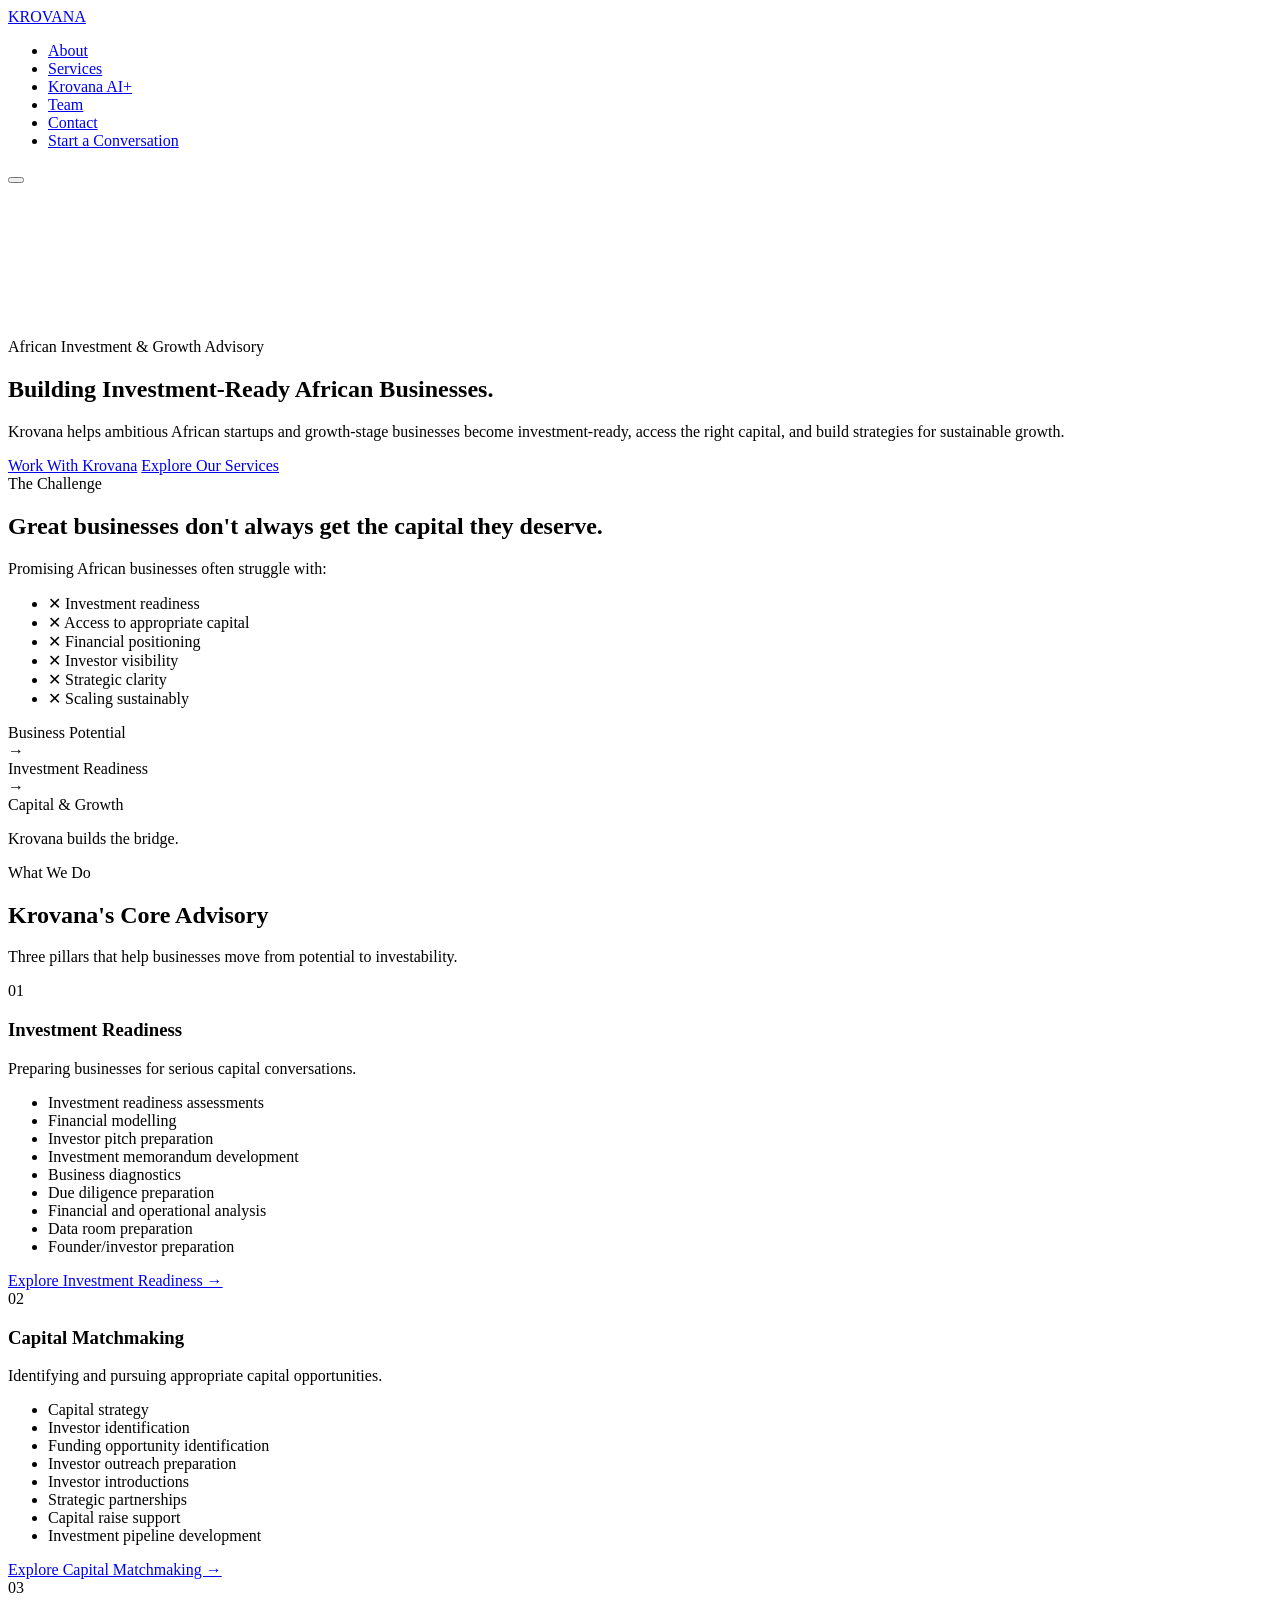
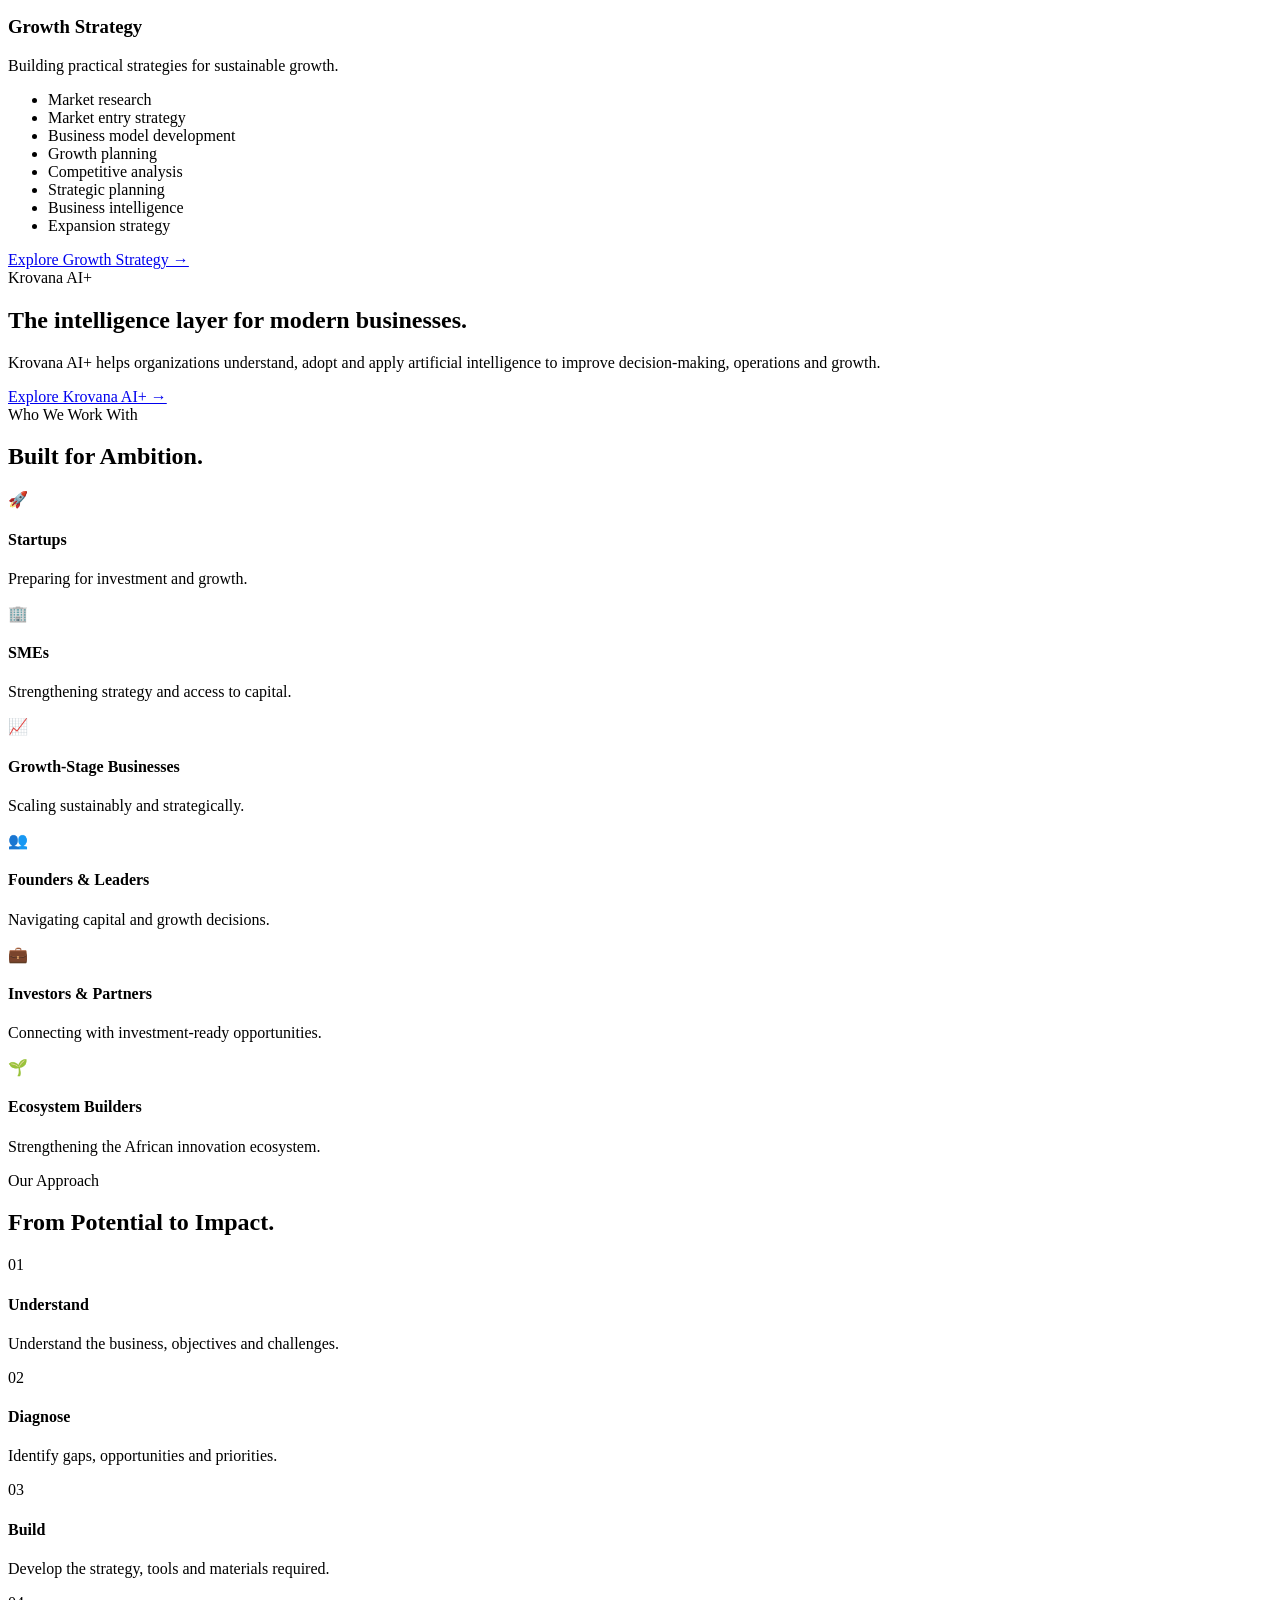
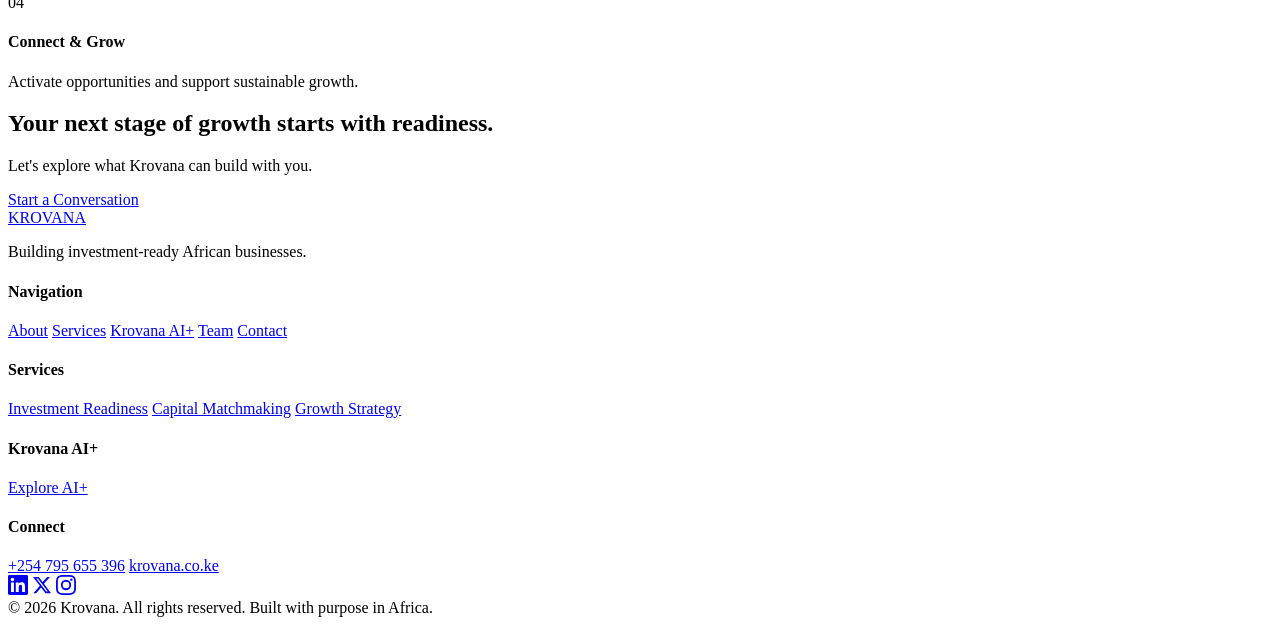
==== commit 38c9639c: "Add files via upload" ====
--- a/index.html
+++ b/index.html
@@ -1,2395 +1,306 @@
 <!DOCTYPE html>
 <html lang="en">
 <head>
-  <meta charset="UTF-8" />
-  <meta name="viewport" content="width=device-width, initial-scale=1.0" />
-  <title>Krovana | Building What Africa Needs Next</title>
-  <meta name="description" content="Krovana helps African innovators and organizations unlock capital, strengthen capabilities, and navigate an AI-powered future." />
-  <meta property="og:title" content="Krovana | Building What Africa Needs Next" />
-  <meta property="og:description" content="Investment-ready. Growth-ready. AI-ready." />
-  <meta property="og:type" content="website" />
-  <link rel="icon" href="data:image/svg+xml,<svg xmlns='http://www.w3.org/2000/svg' viewBox='0 0 100 100'><text y='.9em' font-size='90'>⚡</text></svg>" />
-  <link href="https://fonts.googleapis.com/css2?family=Inter:opsz,wght@14..32,400;14..32,500;14..32,600;14..32,700;14..32,800&display=swap" rel="stylesheet" />
-  <link rel="stylesheet" href="https://cdnjs.cloudflare.com/ajax/libs/font-awesome/6.0.0-beta3/css/all.min.css" />
-  <style>
-    /* ===== RESET & TOKENS ===== */
-    * {
-      margin: 0;
-      padding: 0;
-      box-sizing: border-box;
-    }
-
-    :root {
-      --bg-primary: #0B0D0F;
-      --bg-secondary: #111518;
-      --bg-card: #15191C;
-      --text-primary: #F4F1EA;
-      --text-secondary: #A5ADB2;
-      --text-muted: #6A7278;
-      --gold: #C9A227;
-      --gold-dim: rgba(201, 162, 39, 0.10);
-      --gold-glow: rgba(201, 162, 39, 0.15);
-      --cyan: #3B9EFF;
-      --cyan-dim: rgba(59, 158, 255, 0.08);
-      --cyan-glow: rgba(59, 158, 255, 0.12);
-      --font: 'Inter', -apple-system, BlinkMacSystemFont, sans-serif;
-      --radius: 20px;
-      --radius-sm: 12px;
-      --transition: 0.35s cubic-bezier(0.25, 0.46, 0.45, 0.94);
-      --shadow-card: 0 20px 60px -20px rgba(0, 0, 0, 0.6);
-      --max-width: 1240px;
-    }
-
-    html {
-      scroll-behavior: smooth;
-    }
-
-    body {
-      font-family: var(--font);
-      background: var(--bg-primary);
-      color: var(--text-primary);
-      line-height: 1.6;
-      -webkit-font-smoothing: antialiased;
-      -moz-osx-font-smoothing: grayscale;
-    }
-
-    /* ===== UTILITY ===== */
-    .container {
-      max-width: var(--max-width);
-      margin: 0 auto;
-      padding: 0 32px;
-    }
-
-    .section-padding {
-      padding: 100px 0;
-    }
-
-    .section-label {
-      font-size: 0.7rem;
-      font-weight: 600;
-      letter-spacing: 0.1em;
-      text-transform: uppercase;
-      color: var(--gold);
-      margin-bottom: 12px;
-      display: block;
-    }
-
-    .section-label.cyan {
-      color: var(--cyan);
-    }
-
-    .section-title {
-      font-size: clamp(2.2rem, 4.5vw, 3.6rem);
-      font-weight: 700;
-      letter-spacing: -0.02em;
-      line-height: 1.1;
-      margin-bottom: 16px;
-    }
-
-    .section-sub {
-      font-size: 1.1rem;
-      color: var(--text-secondary);
-      max-width: 640px;
-      line-height: 1.7;
-    }
-
-    .text-gold {
-      color: var(--gold);
-    }
-    .text-cyan {
-      color: var(--cyan);
-    }
-
-    /* ===== BUTTONS ===== */
-    .btn {
-      display: inline-flex;
-      align-items: center;
-      gap: 10px;
-      padding: 14px 32px;
-      font-weight: 600;
-      font-size: 0.95rem;
-      border-radius: 60px;
-      border: none;
-      cursor: pointer;
-      transition: var(--transition);
-      text-decoration: none;
-      background: transparent;
-      color: var(--text-primary);
-      font-family: var(--font);
-    }
-
-    .btn-primary {
-      background: var(--gold);
-      color: var(--bg-primary);
-    }
-    .btn-primary:hover {
-      background: #dbb230;
-      transform: translateY(-2px);
-      box-shadow: 0 8px 30px rgba(201, 162, 39, 0.25);
-    }
-
-    .btn-outline {
-      border: 1.5px solid rgba(255, 255, 255, 0.12);
-      color: var(--text-primary);
-    }
-    .btn-outline:hover {
-      border-color: var(--gold);
-      color: var(--gold);
-      transform: translateY(-2px);
-    }
-
-    .btn-ghost {
-      color: var(--text-secondary);
-    }
-    .btn-ghost:hover {
-      color: var(--text-primary);
-    }
-
-    .btn-ai {
-      background: var(--cyan);
-      color: var(--bg-primary);
-    }
-    .btn-ai:hover {
-      background: #5aafff;
-      transform: translateY(-2px);
-      box-shadow: 0 8px 30px rgba(59, 158, 255, 0.20);
-    }
-
-    .btn-outline-ai {
-      border: 1.5px solid rgba(59, 158, 255, 0.25);
-      color: var(--cyan);
-    }
-    .btn-outline-ai:hover {
-      background: var(--cyan);
-      color: var(--bg-primary);
-      transform: translateY(-2px);
-    }
-
-    /* ===== NAVIGATION ===== */
-    .navbar {
-      position: fixed;
-      top: 0;
-      left: 0;
-      width: 100%;
-      padding: 16px 0;
-      z-index: 1000;
-      transition: background 0.35s, backdrop-filter 0.35s, border-color 0.35s;
-      background: transparent;
-      border-bottom: 1px solid transparent;
-    }
-
-    .navbar.scrolled {
-      background: rgba(11, 13, 15, 0.88);
-      backdrop-filter: blur(16px);
-      -webkit-backdrop-filter: blur(16px);
-      border-bottom: 1px solid rgba(255, 255, 255, 0.04);
-    }
-
-    .nav-container {
-      display: flex;
-      align-items: center;
-      justify-content: space-between;
-      max-width: 1400px;
-      margin: 0 auto;
-      padding: 0 32px;
-    }
-
-    .logo {
-      font-size: 1.5rem;
-      font-weight: 700;
-      letter-spacing: -0.02em;
-      color: var(--text-primary);
-      text-decoration: none;
-      font-family: var(--font);
-      cursor: pointer;
-    }
-    .logo:hover {
-      color: var(--gold);
-    }
-
-    .nav-links {
-      display: flex;
-      align-items: center;
-      gap: 32px;
-      list-style: none;
-    }
-    .nav-links a {
-      text-decoration: none;
-      color: var(--text-secondary);
-      font-size: 0.9rem;
-      font-weight: 500;
-      transition: 0.2s;
-      cursor: pointer;
-      border-bottom: 2px solid transparent;
-      padding-bottom: 4px;
-    }
-    .nav-links a:hover,
-    .nav-links a.active {
-      color: var(--text-primary);
-      border-bottom-color: var(--gold);
-    }
-    .nav-links a.ai-link {
-      color: var(--cyan);
-    }
-    .nav-links a.ai-link:hover,
-    .nav-links a.ai-link.active {
-      color: #7abfff;
-      border-bottom-color: var(--cyan);
-    }
-    .nav-links .ai-plus {
-      display: inline-block;
-      font-weight: 700;
-      font-size: 0.8rem;
-      margin-left: 1px;
-    }
-    .nav-cta .btn {
-      padding: 10px 24px;
-      font-size: 0.85rem;
-    }
-
-    .hamburger {
-      display: none;
-      font-size: 1.5rem;
-      color: var(--text-primary);
-      cursor: pointer;
-      background: none;
-      border: none;
-      padding: 4px;
-    }
-
-    @media (max-width: 1024px) {
-      .nav-links {
-        gap: 20px;
-      }
-    }
-
-    @media (max-width: 900px) {
-      .nav-links {
-        position: fixed;
-        top: 0;
-        left: -100%;
-        width: 100%;
-        height: 100vh;
-        background: var(--bg-primary);
-        flex-direction: column;
-        justify-content: center;
-        align-items: center;
-        gap: 32px;
-        transition: 0.4s;
-        padding: 40px;
-        z-index: 999;
-      }
-      .nav-links.open {
-        left: 0;
-      }
-      .nav-links a {
-        font-size: 1.3rem;
-      }
-      .nav-cta {
-        display: none;
-      }
-      .hamburger {
-        display: block;
-        z-index: 1001;
-      }
-      .hamburger.open {
-        color: var(--gold);
-      }
-    }
-
-    /* ===== PAGE SECTIONS ===== */
-    .page-section {
-      display: none;
-      animation: fadeIn 0.5s ease;
-    }
-    .page-section.active {
-      display: block;
-    }
-
-    @keyframes fadeIn {
-      from { opacity: 0; transform: translateY(10px); }
-      to { opacity: 1; transform: translateY(0); }
-    }
-
-    /* ===== HERO ===== */
-    .hero {
-      min-height: 100vh;
-      display: flex;
-      align-items: center;
-      position: relative;
-      overflow: hidden;
-      padding-top: 80px;
-    }
-
-    .hero-bg {
-      position: absolute;
-      inset: 0;
-      z-index: 0;
-      background:
-        radial-gradient(ellipse at 20% 50%, rgba(201, 162, 39, 0.04) 0%, transparent 60%),
-        radial-gradient(ellipse at 80% 30%, rgba(59, 158, 255, 0.03) 0%, transparent 50%),
-        var(--bg-primary);
-    }
-
-    #network-canvas {
-      position: absolute;
-      inset: 0;
-      width: 100%;
-      height: 100%;
-      z-index: 1;
-      pointer-events: none;
-    }
-
-    .hero-content {
-      position: relative;
-      z-index: 2;
-      max-width: 820px;
-      padding: 40px 0;
-    }
-
-    .hero-badge {
-      display: inline-block;
-      background: var(--gold-dim);
-      color: var(--gold);
-      padding: 5px 16px;
-      border-radius: 60px;
-      font-size: 0.7rem;
-      font-weight: 600;
-      letter-spacing: 0.06em;
-      text-transform: uppercase;
-      margin-bottom: 28px;
-      border: 1px solid rgba(201, 162, 39, 0.08);
-    }
-
-    .hero h1 {
-      font-size: clamp(2.8rem, 7vw, 5.6rem);
-      font-weight: 700;
-      line-height: 1.04;
-      letter-spacing: -0.03em;
-      margin-bottom: 12px;
-    }
-    .hero h1 .gold {
-      color: var(--gold);
-    }
-
-    .hero-tagline {
-      font-size: clamp(1.1rem, 1.8vw, 1.6rem);
-      font-weight: 400;
-      color: var(--text-secondary);
-      margin-bottom: 20px;
-      letter-spacing: -0.01em;
-    }
-
-    .hero-desc {
-      font-size: 1.05rem;
-      color: var(--text-secondary);
-      max-width: 540px;
-      line-height: 1.8;
-      margin-bottom: 36px;
-    }
-
-    .hero-actions {
-      display: flex;
-      flex-wrap: wrap;
-      gap: 14px;
-    }
-
-    /* grain overlay */
-    .hero::after {
-      content: '';
-      position: absolute;
-      inset: 0;
-      z-index: 0;
-      pointer-events: none;
-      opacity: 0.25;
-      background-image: url("data:image/svg+xml,%3Csvg viewBox='0 0 256 256' xmlns='http://www.w3.org/2000/svg'%3E%3Cfilter id='n'%3E%3CfeTurbulence type='fractalNoise' baseFrequency='0.85' numOctaves='4' stitchTiles='stitch'/%3E%3C/filter%3E%3Crect width='100%25' height='100%25' filter='url(%23n)' opacity='1'/%3E%3C/svg%3E");
-      background-repeat: repeat;
-      background-size: 120px;
-      mix-blend-mode: soft-light;
-    }
-
-    @media (max-width: 640px) {
-      .hero h1 {
-        font-size: 2.4rem;
-      }
-      .hero-actions .btn {
-        width: 100%;
-        justify-content: center;
-      }
-    }
-
-    /* ===== SECTION COMMON ===== */
-    .section-alt {
-      background: var(--bg-secondary);
-    }
-
-    /* ===== PILLARS (Home) ===== */
-    .pillars-grid {
-      display: grid;
-      grid-template-columns: 1fr 1fr;
-      gap: 40px;
-      margin-top: 20px;
-    }
-
-    .pillar-card {
-      background: var(--bg-card);
-      border-radius: var(--radius);
-      padding: 44px 36px;
-      border: 1px solid rgba(255, 255, 255, 0.04);
-      transition: var(--transition);
-      position: relative;
-      overflow: hidden;
-    }
-    .pillar-card:hover {
-      transform: translateY(-6px);
-      border-color: rgba(255, 255, 255, 0.08);
-      box-shadow: var(--shadow-card);
-    }
-
-    .pillar-card .pillar-label {
-      font-size: 0.7rem;
-      font-weight: 600;
-      letter-spacing: 0.08em;
-      text-transform: uppercase;
-      color: var(--text-secondary);
-      margin-bottom: 10px;
-      display: block;
-    }
-    .pillar-card .pillar-label .num {
-      color: var(--gold);
-      margin-right: 6px;
-    }
-
-    .pillar-card h3 {
-      font-size: 1.8rem;
-      font-weight: 700;
-      letter-spacing: -0.02em;
-      margin-bottom: 10px;
-    }
-
-    .pillar-card p {
-      color: var(--text-secondary);
-      font-size: 0.95rem;
-      line-height: 1.7;
-      margin-bottom: 20px;
-    }
-
-    .pillar-tags {
-      display: flex;
-      flex-wrap: wrap;
-      gap: 8px;
-      margin-bottom: 24px;
-    }
-    .pillar-tags span {
-      background: rgba(255, 255, 255, 0.04);
-      padding: 4px 14px;
-      border-radius: 60px;
-      font-size: 0.7rem;
-      font-weight: 500;
-      color: var(--text-secondary);
-      border: 1px solid rgba(255, 255, 255, 0.04);
-    }
-
-    .pillar-card .btn .arrow {
-      transition: 0.2s;
-      display: inline-block;
-    }
-    .pillar-card .btn:hover .arrow {
-      transform: translateX(6px);
-    }
-
-    .pillar-card.ai-card {
-      border-color: rgba(59, 158, 255, 0.06);
-    }
-    .pillar-card.ai-card:hover {
-      border-color: rgba(59, 158, 255, 0.15);
-    }
-    .pillar-card.ai-card .pillar-label .num {
-      color: var(--cyan);
-    }
-
-    .pillar-visual {
-      position: absolute;
-      right: -10px;
-      bottom: -10px;
-      font-size: 6rem;
-      opacity: 0.03;
-      pointer-events: none;
-      line-height: 1;
-    }
-
-    @media (max-width: 900px) {
-      .pillars-grid {
-        grid-template-columns: 1fr;
-        gap: 30px;
-      }
-    }
-    @media (max-width: 480px) {
-      .pillar-card {
-        padding: 32px 20px;
-      }
-      .pillar-card h3 {
-        font-size: 1.4rem;
-      }
-    }
-
-    /* ===== PHILOSOPHY ===== */
-    .philosophy-grid {
-      display: grid;
-      grid-template-columns: repeat(3, 1fr);
-      gap: 40px;
-      margin-top: 40px;
-    }
-    .philosophy-item .num {
-      font-size: 3rem;
-      font-weight: 700;
-      color: var(--gold);
-      opacity: 0.2;
-      line-height: 1;
-      margin-bottom: 8px;
-      display: block;
-    }
-    .philosophy-item h4 {
-      font-size: 1.2rem;
-      font-weight: 600;
-      margin-bottom: 6px;
-    }
-    .philosophy-item p {
-      color: var(--text-secondary);
-      font-size: 0.95rem;
-      line-height: 1.7;
-    }
-    @media (max-width: 768px) {
-      .philosophy-grid {
-        grid-template-columns: 1fr;
-        gap: 30px;
-      }
-    }
-
-    /* ===== AUDIENCE ===== */
-    .audience-grid {
-      display: grid;
-      grid-template-columns: repeat(4, 1fr);
-      gap: 24px;
-      margin-top: 20px;
-    }
-    .audience-item {
-      background: var(--bg-card);
-      border-radius: var(--radius-sm);
-      padding: 28px 24px;
-      border: 1px solid rgba(255, 255, 255, 0.03);
-      transition: var(--transition);
-    }
-    .audience-item:hover {
-      border-color: rgba(255, 255, 255, 0.08);
-      transform: translateY(-4px);
-    }
-    .audience-item .icon {
-      font-size: 1.4rem;
-      color: var(--gold);
-      margin-bottom: 12px;
-      opacity: 0.5;
-    }
-    .audience-item h4 {
-      font-size: 1rem;
-      font-weight: 600;
-      margin-bottom: 4px;
-    }
-    .audience-item p {
-      color: var(--text-secondary);
-      font-size: 0.85rem;
-      line-height: 1.6;
-    }
-    @media (max-width: 900px) {
-      .audience-grid {
-        grid-template-columns: 1fr 1fr;
-      }
-    }
-    @media (max-width: 500px) {
-      .audience-grid {
-        grid-template-columns: 1fr;
-      }
-    }
-
-    /* ===== PROCESS ===== */
-    .process-grid {
-      display: grid;
-      grid-template-columns: repeat(4, 1fr);
-      gap: 30px;
-      margin-top: 40px;
-      position: relative;
-    }
-    .process-step {
-      border-top: 2px solid rgba(255, 255, 255, 0.06);
-      padding-top: 20px;
-    }
-    .process-step .step-num {
-      font-size: 2.2rem;
-      font-weight: 700;
-      color: var(--gold);
-      opacity: 0.25;
-      line-height: 1;
-      margin-bottom: 8px;
-      display: block;
-    }
-    .process-step h4 {
-      font-size: 1.05rem;
-      font-weight: 600;
-      margin-bottom: 4px;
-    }
-    .process-step p {
-      color: var(--text-secondary);
-      font-size: 0.9rem;
-      line-height: 1.6;
-    }
-    @media (max-width: 900px) {
-      .process-grid {
-        grid-template-columns: 1fr 1fr;
-      }
-    }
-    @media (max-width: 480px) {
-      .process-grid {
-        grid-template-columns: 1fr;
-      }
-    }
-
-    /* ===== ABOUT SPLIT ===== */
-    .about-split {
-      display: grid;
-      grid-template-columns: 1fr 1fr;
-      gap: 60px;
-      align-items: center;
-    }
-    .about-split .left h2 {
-      font-size: clamp(2.2rem, 4vw, 3.6rem);
-      font-weight: 700;
-      line-height: 1.1;
-      letter-spacing: -0.02em;
-    }
-    .about-split .right p {
-      color: var(--text-secondary);
-      font-size: 1.05rem;
-      line-height: 1.8;
-      margin-bottom: 20px;
-    }
-    @media (max-width: 900px) {
-      .about-split {
-        grid-template-columns: 1fr;
-        gap: 30px;
-      }
-    }
-
-    /* ===== AI FEATURE ===== */
-    .ai-feature {
-      background: var(--bg-card);
-      border-radius: var(--radius);
-      padding: 50px;
-      display: grid;
-      grid-template-columns: 1fr 1fr;
-      gap: 50px;
-      align-items: center;
-      border: 1px solid rgba(59, 158, 255, 0.05);
-    }
-    .ai-feature .left h2 {
-      font-size: clamp(1.8rem, 3vw, 2.6rem);
-      font-weight: 700;
-      letter-spacing: -0.02em;
-      line-height: 1.1;
-      margin-bottom: 12px;
-    }
-    .ai-feature .left p {
-      color: var(--text-secondary);
-      font-size: 1rem;
-      line-height: 1.7;
-      margin-bottom: 20px;
-    }
-    .ai-feature .pillars-mini {
-      display: grid;
-      grid-template-columns: 1fr 1fr;
-      gap: 12px;
-      margin-bottom: 24px;
-    }
-    .ai-feature .pillars-mini span {
-      background: rgba(59, 158, 255, 0.04);
-      padding: 10px 14px;
-      border-radius: var(--radius-sm);
-      font-size: 0.85rem;
-      font-weight: 500;
-      color: var(--text-secondary);
-      border: 1px solid rgba(59, 158, 255, 0.05);
-      display: flex;
-      align-items: center;
-      gap: 8px;
-    }
-    .ai-feature .pillars-mini span i {
-      color: var(--cyan);
-      font-size: 0.85rem;
-    }
-    .ai-feature .right {
-      display: flex;
-      justify-content: center;
-      align-items: center;
-    }
-    .ai-feature .right .viz {
-      width: 100%;
-      max-width: 240px;
-      aspect-ratio: 1/1;
-      background: radial-gradient(circle at 30% 30%, rgba(59, 158, 255, 0.04), transparent 70%);
-      border-radius: 50%;
-      display: flex;
-      align-items: center;
-      justify-content: center;
-      font-size: 4rem;
-      color: var(--cyan);
-      opacity: 0.15;
-      border: 1px solid rgba(59, 158, 255, 0.05);
-    }
-    @media (max-width: 900px) {
-      .ai-feature {
-        grid-template-columns: 1fr;
-        padding: 32px 24px;
-        gap: 24px;
-      }
-      .ai-feature .pillars-mini {
-        grid-template-columns: 1fr;
-      }
-      .ai-feature .right .viz {
-        max-width: 140px;
-      }
-    }
-
-    /* ===== CTA FINAL ===== */
-    .cta-final {
-      text-align: center;
-      padding: 100px 0;
-      border-top: 1px solid rgba(255, 255, 255, 0.03);
-      border-bottom: 1px solid rgba(255, 255, 255, 0.03);
-    }
-    .cta-final h2 {
-      font-size: clamp(2.2rem, 4vw, 3.6rem);
-      font-weight: 700;
-      letter-spacing: -0.02em;
-      margin-bottom: 12px;
-    }
-    .cta-final p {
-      color: var(--text-secondary);
-      max-width: 600px;
-      margin: 0 auto 32px;
-      font-size: 1.05rem;
-      line-height: 1.7;
-    }
-    .cta-final .actions {
-      display: flex;
-      justify-content: center;
-      gap: 16px;
-      flex-wrap: wrap;
-    }
-
-    /* ===== ABOUT PAGE CONTENT ===== */
-    .about-hero {
-      padding: 140px 0 80px;
-      border-bottom: 1px solid rgba(255, 255, 255, 0.04);
-    }
-    .about-hero h1 {
-      font-size: clamp(2.8rem, 5vw, 4.2rem);
-      font-weight: 700;
-      letter-spacing: -0.02em;
-      line-height: 1.1;
-      margin-bottom: 16px;
-    }
-    .about-hero p {
-      font-size: 1.2rem;
-      color: var(--text-secondary);
-      max-width: 640px;
-      line-height: 1.7;
-    }
-
-    .about-principles {
-      display: grid;
-      grid-template-columns: repeat(4, 1fr);
-      gap: 30px;
-      margin-top: 20px;
-    }
-    .about-principles .principle {
-      background: var(--bg-card);
-      border-radius: var(--radius-sm);
-      padding: 28px 24px;
-      border: 1px solid rgba(255, 255, 255, 0.03);
-    }
-    .about-principles .principle .num {
-      font-size: 2rem;
-      font-weight: 700;
-      color: var(--gold);
-      opacity: 0.2;
-      display: block;
-      margin-bottom: 8px;
-    }
-    .about-principles .principle h4 {
-      font-size: 1rem;
-      font-weight: 600;
-      margin-bottom: 4px;
-    }
-    .about-principles .principle p {
-      color: var(--text-secondary);
-      font-size: 0.9rem;
-      line-height: 1.6;
-    }
-    @media (max-width: 900px) {
-      .about-principles {
-        grid-template-columns: 1fr 1fr;
-      }
-    }
-    @media (max-width: 480px) {
-      .about-principles {
-        grid-template-columns: 1fr;
-      }
-    }
-
-    /* ===== SERVICES PAGE ===== */
-    .services-hero {
-      padding: 140px 0 80px;
-      border-bottom: 1px solid rgba(255, 255, 255, 0.04);
-    }
-    .services-hero h1 {
-      font-size: clamp(2.8rem, 5vw, 4.2rem);
-      font-weight: 700;
-      letter-spacing: -0.02em;
-      line-height: 1.1;
-      margin-bottom: 16px;
-    }
-    .services-hero p {
-      font-size: 1.2rem;
-      color: var(--text-secondary);
-      max-width: 640px;
-      line-height: 1.7;
-    }
-
-    .services-grid {
-      display: grid;
-      grid-template-columns: repeat(auto-fit, minmax(280px, 1fr));
-      gap: 24px;
-      margin-top: 20px;
-    }
-    .service-card {
-      background: var(--bg-card);
-      border-radius: var(--radius-sm);
-      padding: 28px 24px;
-      border: 1px solid rgba(255, 255, 255, 0.03);
-      transition: var(--transition);
-    }
-    .service-card:hover {
-      border-color: rgba(255, 255, 255, 0.08);
-      transform: translateY(-4px);
-    }
-    .service-card .icon {
-      font-size: 1.4rem;
-      color: var(--gold);
-      margin-bottom: 12px;
-      opacity: 0.5;
-    }
-    .service-card h4 {
-      font-size: 1rem;
-      font-weight: 600;
-      margin-bottom: 4px;
-    }
-    .service-card p {
-      color: var(--text-secondary);
-      font-size: 0.85rem;
-      line-height: 1.6;
-    }
-    .service-card.ai-card .icon {
-      color: var(--cyan);
-    }
-
-    /* ===== TEAM PAGE ===== */
-    .team-hero {
-      padding: 140px 0 80px;
-      border-bottom: 1px solid rgba(255, 255, 255, 0.04);
-    }
-    .team-hero h1 {
-      font-size: clamp(2.8rem, 5vw, 4.2rem);
-      font-weight: 700;
-      letter-spacing: -0.02em;
-      line-height: 1.1;
-      margin-bottom: 16px;
-    }
-    .team-hero p {
-      font-size: 1.2rem;
-      color: var(--text-secondary);
-      max-width: 640px;
-      line-height: 1.7;
-    }
-
-    .team-grid {
-      display: grid;
-      grid-template-columns: repeat(auto-fit, minmax(280px, 1fr));
-      gap: 30px;
-      margin-top: 20px;
-    }
-    .team-card {
-      background: var(--bg-card);
-      border-radius: var(--radius-sm);
-      padding: 32px 24px;
-      border: 1px solid rgba(255, 255, 255, 0.03);
-      text-align: center;
-      transition: var(--transition);
-    }
-    .team-card:hover {
-      border-color: rgba(255, 255, 255, 0.08);
-      transform: translateY(-4px);
-    }
-    .team-card .avatar {
-      width: 80px;
-      height: 80px;
-      border-radius: 50%;
-      background: var(--gold-dim);
-      margin: 0 auto 16px;
-      display: flex;
-      align-items: center;
-      justify-content: center;
-      font-size: 2rem;
-      color: var(--gold);
-      border: 2px solid rgba(201, 162, 39, 0.1);
-    }
-    .team-card h4 {
-      font-size: 1.1rem;
-      font-weight: 600;
-      margin-bottom: 4px;
-    }
-    .team-card .role {
-      color: var(--gold);
-      font-size: 0.85rem;
-      font-weight: 500;
-      margin-bottom: 8px;
-    }
-    .team-card p {
-      color: var(--text-secondary);
-      font-size: 0.85rem;
-      line-height: 1.6;
-    }
-    .team-card .linkedin {
-      margin-top: 12px;
-      display: inline-block;
-      color: var(--text-secondary);
-      font-size: 1.2rem;
-      transition: 0.2s;
-    }
-    .team-card .linkedin:hover {
-      color: var(--cyan);
-    }
-
-    /* ===== CONTACT PAGE ===== */
-    .contact-hero {
-      padding: 140px 0 80px;
-      border-bottom: 1px solid rgba(255, 255, 255, 0.04);
-    }
-    .contact-hero h1 {
-      font-size: clamp(2.8rem, 5vw, 4.2rem);
-      font-weight: 700;
-      letter-spacing: -0.02em;
-      line-height: 1.1;
-      margin-bottom: 16px;
-    }
-    .contact-hero p {
-      font-size: 1.2rem;
-      color: var(--text-secondary);
-      max-width: 640px;
-      line-height: 1.7;
-    }
-
-    .contact-grid {
-      display: grid;
-      grid-template-columns: 1fr 1fr;
-      gap: 60px;
-      margin-top: 20px;
-    }
-
-    .contact-form {
-      display: flex;
-      flex-direction: column;
-      gap: 20px;
-    }
-    .contact-form label {
-      font-size: 0.85rem;
-      font-weight: 500;
-      color: var(--text-secondary);
-    }
-    .contact-form input,
-    .contact-form select,
-    .contact-form textarea {
-      width: 100%;
-      padding: 14px 18px;
-      background: var(--bg-card);
-      border: 1px solid rgba(255, 255, 255, 0.06);
-      border-radius: var(--radius-sm);
-      color: var(--text-primary);
-      font-family: var(--font);
-      font-size: 1rem;
-      transition: var(--transition);
-    }
-    .contact-form input:focus,
-    .contact-form select:focus,
-    .contact-form textarea:focus {
-      outline: none;
-      border-color: var(--gold);
-      box-shadow: 0 0 0 3px rgba(201, 162, 39, 0.1);
-    }
-    .contact-form textarea {
-      min-height: 120px;
-      resize: vertical;
-    }
-    .contact-form .form-group {
-      display: flex;
-      flex-direction: column;
-      gap: 6px;
-    }
-    .contact-form .btn {
-      align-self: flex-start;
-    }
-
-    .contact-info {
-      display: flex;
-      flex-direction: column;
-      gap: 24px;
-    }
-    .contact-info-item {
-      background: var(--bg-card);
-      border-radius: var(--radius-sm);
-      padding: 24px;
-      border: 1px solid rgba(255, 255, 255, 0.03);
-    }
-    .contact-info-item .icon {
-      font-size: 1.2rem;
-      color: var(--gold);
-      margin-bottom: 8px;
-    }
-    .contact-info-item h4 {
-      font-size: 1rem;
-      font-weight: 600;
-      margin-bottom: 4px;
-    }
-    .contact-info-item p,
-    .contact-info-item a {
-      color: var(--text-secondary);
-      font-size: 0.95rem;
-      text-decoration: none;
-    }
-    .contact-info-item a:hover {
-      color: var(--gold);
-    }
-
-    @media (max-width: 900px) {
-      .contact-grid {
-        grid-template-columns: 1fr;
-        gap: 40px;
-      }
-    }
-
-    /* ===== FOOTER ===== */
-    footer {
-      padding: 60px 0 32px;
-      border-top: 1px solid rgba(255, 255, 255, 0.04);
-    }
-    .footer-grid {
-      display: grid;
-      grid-template-columns: 2fr 1fr 1fr 1fr;
-      gap: 40px;
-      margin-bottom: 40px;
-    }
-    .footer-brand .logo {
-      font-size: 1.3rem;
-      display: inline-block;
-      margin-bottom: 8px;
-      cursor: pointer;
-    }
-    .footer-brand p {
-      color: var(--text-secondary);
-      font-size: 0.9rem;
-      max-width: 260px;
-      line-height: 1.7;
-    }
-    .footer-col h4 {
-      font-size: 0.8rem;
-      font-weight: 600;
-      text-transform: uppercase;
-      letter-spacing: 0.06em;
-      color: var(--text-secondary);
-      margin-bottom: 14px;
-    }
-    .footer-col a {
-      display: block;
-      color: var(--text-secondary);
-      text-decoration: none;
-      font-size: 0.9rem;
-      margin-bottom: 8px;
-      transition: 0.2s;
-      cursor: pointer;
-    }
-    .footer-col a:hover {
-      color: var(--text-primary);
-    }
-    .footer-col .social {
-      display: flex;
-      gap: 16px;
-      margin-top: 8px;
-    }
-    .footer-col .social a {
-      font-size: 1.2rem;
-      margin-bottom: 0;
-    }
-    .footer-bottom {
-      border-top: 1px solid rgba(255, 255, 255, 0.04);
-      padding-top: 20px;
-      display: flex;
-      justify-content: space-between;
-      font-size: 0.8rem;
-      color: var(--text-secondary);
-    }
-    @media (max-width: 768px) {
-      .footer-grid {
-        grid-template-columns: 1fr 1fr;
-        gap: 30px;
-      }
-      .footer-bottom {
-        flex-direction: column;
-        gap: 6px;
-        text-align: center;
-      }
-    }
-    @media (max-width: 480px) {
-      .footer-grid {
-        grid-template-columns: 1fr;
-      }
-    }
-
-    /* ===== SCROLL REVEAL ===== */
-    .reveal {
-      opacity: 0;
-      transform: translateY(36px);
-      transition: opacity 0.8s ease, transform 0.8s ease;
-    }
-    .reveal.visible {
-      opacity: 1;
-      transform: translateY(0);
-    }
-
-    /* ===== RESPONSIVE ===== */
-    @media (max-width: 640px) {
-      .container {
-        padding: 0 20px;
-      }
-      .section-padding {
-        padding: 60px 0;
-      }
-      .section-title {
-        font-size: 1.8rem;
-      }
-      .section-sub {
-        font-size: 1rem;
-      }
-    }
-
-    /* ===== ACCESSIBILITY ===== */
-    @media (prefers-reduced-motion: reduce) {
-      *,
-      *::before,
-      *::after {
-        animation-duration: 0.01ms !important;
-        animation-iteration-count: 1 !important;
-        transition-duration: 0.01ms !important;
-      }
-      .reveal {
-        opacity: 1 !important;
-        transform: none !important;
-      }
-    }
-
-    :focus-visible {
-      outline: 2px solid var(--gold);
-      outline-offset: 2px;
-    }
-  </style>
+    <meta charset="UTF-8">
+    <meta name="viewport" content="width=device-width, initial-scale=1.0">
+    <title>Krovana | Investment Readiness, Capital &amp; Growth Strategy</title>
+    <meta name="description" content="Krovana helps ambitious African startups and growth-stage businesses become investment-ready, access the right capital, and build strategies for sustainable growth.">
+    <link rel="preconnect" href="https://fonts.googleapis.com">
+    <link rel="preconnect" href="https://fonts.gstatic.com" crossorigin>
+    <link href="https://fonts.googleapis.com/css2?family=Inter:opsz,wght@14..32,400;14..32,500;14..32,600;14..32,700;14..32,800&family=Playfair+Display:ital,wght@0,400;0,600;0,700;1,400&display=swap" rel="stylesheet">
+    <link rel="stylesheet" href="css/style.css">
+    <link rel="icon" href="data:image/svg+xml,<svg xmlns='http://www.w3.org/2000/svg' viewBox='0 0 100 100'><text y='.9em' font-size='90'>⚡</text></svg>">
 </head>
 <body>
 
-  <!-- ========== NAVIGATION ========== -->
-  <nav class="navbar" id="navbar" role="navigation" aria-label="Main navigation">
+<!-- ========== NAVIGATION ========== -->
+<nav class="navbar" id="navbar" role="navigation" aria-label="Main navigation">
     <div class="nav-container">
-      <a class="logo" data-page="home">KROVANA</a>
-      <ul class="nav-links" id="navLinks" role="menubar">
-        <li role="none"><a data-page="home" role="menuitem" class="active">Home</a></li>
-        <li role="none"><a data-page="about" role="menuitem">About</a></li>
-        <li role="none"><a data-page="services" role="menuitem">Services</a></li>
-        <li role="none"><a data-page="ai-plus" role="menuitem" class="ai-link">Krovana AI<span class="ai-plus">+</span></a></li>
-        <li role="none"><a data-page="team" role="menuitem">Team</a></li>
-        <li role="none"><a data-page="contact" role="menuitem">Contact</a></li>
-        <li class="nav-cta" role="none"><a data-page="contact" class="btn btn-primary" role="menuitem">Let's Work Together</a></li>
-      </ul>
-      <button class="hamburger" id="hamburger" aria-label="Toggle menu" aria-expanded="false">
-        <i class="fas fa-bars" aria-hidden="true"></i>
-      </button>
-    </div>
-  </nav>
-
-  <!-- ========== HOME PAGE ========== -->
-  <section id="page-home" class="page-section active">
-
-    <!-- HERO -->
-    <section class="hero" aria-label="Home hero">
-      <div class="hero-bg"></div>
-      <canvas id="network-canvas" aria-hidden="true"></canvas>
-
-      <div class="container" style="position:relative; z-index:2; width:100%;">
+        <a href="/" class="logo">KROVANA</a>
+        <ul class="nav-links" id="navLinks">
+            <li><a href="/about">About</a></li>
+            <li><a href="/services">Services</a></li>
+            <li><a href="/krovana-ai" class="ai-link">Krovana AI<span class="plus">+</span></a></li>
+            <li><a href="/team">Team</a></li>
+            <li><a href="/contact">Contact</a></li>
+            <li class="nav-cta"><a href="/contact" class="btn btn-primary">Start a Conversation</a></li>
+        </ul>
+        <button class="hamburger" id="hamburger" aria-label="Toggle menu">
+            <span class="bar"></span>
+            <span class="bar"></span>
+            <span class="bar"></span>
+        </button>
+    </div>
+</nav>
+
+<!-- ========== HERO ========== -->
+<section class="hero">
+    <div class="hero-bg"></div>
+    <canvas id="network-canvas" aria-hidden="true"></canvas>
+    <div class="container">
         <div class="hero-content">
-          <span class="hero-badge">Africa's next chapter</span>
-          <h1>Building What <span class="gold">Africa</span> Needs Next.</h1>
-          <div class="hero-tagline">Investment-ready. Growth-ready. AI-ready.</div>
-          <p class="hero-desc">
-            Krovana works with African innovators and organizations to unlock capital,
-            strengthen their businesses, and responsibly harness the power of AI.
-          </p>
-          <div class="hero-actions">
-            <a data-page="services" class="btn btn-primary">Explore Our Services <i class="fas fa-arrow-right" aria-hidden="true"></i></a>
-            <a data-page="contact" class="btn btn-outline">Work With Us</a>
-          </div>
-        </div>
-      </div>
-    </section>
-
-    <!-- SECTION 2: TWO PILLARS -->
-    <section class="section-padding section-alt" aria-labelledby="pillars-title">
-      <div class="container">
-        <span class="section-label">Our Work</span>
-        <h2 class="section-title" id="pillars-title">Two Ways We Help You Move Forward.</h2>
-        <p class="section-sub">
-          From unlocking capital to building responsible AI capabilities — Krovana helps
-          organizations turn opportunity into sustainable growth.
-        </p>
-
-        <div class="pillars-grid reveal">
-          <!-- Advisory -->
-          <div class="pillar-card">
-            <span class="pillar-label"><span class="num">01</span> Krovana Advisory</span>
-            <h3>Capital &amp; Growth</h3>
-            <p>
-              We help ambitious African businesses become investment-ready, develop
-              compelling growth strategies, and connect with the right capital and
-              strategic partners.
-            </p>
-            <div class="pillar-tags">
-              <span>Investment Readiness</span>
-              <span>Capital Advisory</span>
-              <span>Capital Matchmaking</span>
-              <span>Growth Strategy</span>
-              <span>Investor &amp; Partner Engagement</span>
-            </div>
-            <a data-page="services" class="btn btn-primary">
-              Explore Krovana Advisory <span class="arrow"><i class="fas fa-arrow-right" aria-hidden="true"></i></span>
-            </a>
-            <div class="pillar-visual" aria-hidden="true"><i class="fas fa-chart-line"></i></div>
-          </div>
-
-          <!-- AI+ -->
-          <div class="pillar-card ai-card">
-            <span class="pillar-label"><span class="num">02</span> Krovana AI<span style="font-weight:700;">+</span></span>
-            <h3>Responsible AI</h3>
-            <p>
-              We equip businesses, institutions and innovators with the knowledge and
-              frameworks to understand, adopt and use AI responsibly.
-            </p>
-            <div class="pillar-tags">
-              <span>Ethical AI Training</span>
-              <span>AI Literacy</span>
-              <span>Responsible AI</span>
-              <span>AI Governance</span>
-              <span>AI Strategy &amp; Adoption</span>
-            </div>
-            <a data-page="ai-plus" class="btn btn-ai">
-              Explore Krovana AI+ <span class="arrow"><i class="fas fa-arrow-right" aria-hidden="true"></i></span>
-            </a>
-            <div class="pillar-visual" aria-hidden="true"><i class="fas fa-robot"></i></div>
-          </div>
-        </div>
-      </div>
-    </section>
-
-    <!-- SECTION 3: PHILOSOPHY -->
-    <section class="section-padding" aria-labelledby="philosophy-title">
-      <div class="container">
-        <span class="section-label">Our Philosophy</span>
-        <h2 class="section-title" id="philosophy-title">Capital. Capability. Innovation.</h2>
-        <div class="philosophy-grid reveal">
-          <div class="philosophy-item">
-            <span class="num">01</span>
-            <h4>Capital</h4>
-            <p>Unlocking access to the right funding, investors and strategic partnerships.</p>
-          </div>
-          <div class="philosophy-item">
-            <span class="num">02</span>
-            <h4>Capability</h4>
-            <p>Building stronger, investment-ready organizations equipped for sustainable growth.</p>
-          </div>
-          <div class="philosophy-item">
-            <span class="num">03</span>
-            <h4>Innovation</h4>
-            <p>Helping organizations navigate AI responsibly and turn emerging technology into meaningful opportunity.</p>
-          </div>
-        </div>
-      </div>
-    </section>
-
-    <!-- SECTION 4: AUDIENCE -->
-    <section class="section-padding section-alt" aria-labelledby="audience-title">
-      <div class="container">
-        <span class="section-label">Who We Serve</span>
-        <h2 class="section-title" id="audience-title">Built for Ambition.</h2>
-        <div class="audience-grid reveal">
-          <div class="audience-item">
-            <div class="icon" aria-hidden="true"><i class="fas fa-rocket"></i></div>
-            <h4>Startups &amp; Founders</h4>
-            <p>Preparing for investment, growth and scale.</p>
-          </div>
-          <div class="audience-item">
-            <div class="icon" aria-hidden="true"><i class="fas fa-building"></i></div>
-            <h4>Organizations &amp; SMEs</h4>
-            <p>Strengthening strategy, capabilities and access to capital.</p>
-          </div>
-          <div class="audience-item">
-            <div class="icon" aria-hidden="true"><i class="fas fa-seedling"></i></div>
-            <h4>Ecosystem Builders</h4>
-            <p>Supporting entrepreneurs and innovation ecosystems.</p>
-          </div>
-          <div class="audience-item">
-            <div class="icon" aria-hidden="true"><i class="fas fa-handshake"></i></div>
-            <h4>Investors &amp; Partners</h4>
-            <p>Connecting capital with credible opportunities.</p>
-          </div>
-        </div>
-      </div>
-    </section>
-
-    <!-- SECTION 5: PROCESS -->
-    <section class="section-padding" aria-labelledby="process-title">
-      <div class="container">
-        <span class="section-label">Our Process</span>
-        <h2 class="section-title" id="process-title">From Opportunity to Impact.</h2>
-        <div class="process-grid reveal">
-          <div class="process-step">
-            <span class="step-num">01</span>
-            <h4>Understand</h4>
-            <p>We understand your ambition, challenge and opportunity.</p>
-          </div>
-          <div class="process-step">
-            <span class="step-num">02</span>
-            <h4>Prepare</h4>
-            <p>We develop the strategy, capabilities and tools needed to move forward.</p>
-          </div>
-          <div class="process-step">
-            <span class="step-num">03</span>
-            <h4>Connect</h4>
-            <p>We facilitate access to capital, partners, networks and opportunities.</p>
-          </div>
-          <div class="process-step">
-            <span class="step-num">04</span>
-            <h4>Grow</h4>
-            <p>We support sustainable growth and responsible innovation.</p>
-          </div>
-        </div>
-      </div>
-    </section>
-
-    <!-- SECTION 6: ABOUT -->
-    <section class="section-padding section-alt" aria-labelledby="about-title">
-      <div class="container">
-        <div class="about-split reveal">
-          <div class="left">
-            <span class="section-label">About Krovana</span>
-            <h2 id="about-title">Built for <span class="text-gold">Africa's</span> Next Chapter.</h2>
-          </div>
-          <div class="right">
-            <p>
-              Africa's innovation ecosystem is evolving rapidly. Businesses need more than
-              capital to grow, and organizations need more than access to technology to
-              thrive in an AI-driven economy.
-            </p>
-            <p>
-              Krovana sits at the intersection of capital, business growth and responsible
-              innovation — helping ambitious organizations move from opportunity to execution.
-            </p>
-            <a data-page="about" class="btn btn-primary">Learn About Krovana <i class="fas fa-arrow-right" aria-hidden="true"></i></a>
-          </div>
-        </div>
-      </div>
-    </section>
-
-    <!-- SECTION 7: AI+ FEATURE -->
-    <section class="section-padding" aria-labelledby="ai-title">
-      <div class="container">
-        <div class="ai-feature reveal">
-          <div class="left">
-            <span class="section-label cyan">Krovana AI<span style="font-weight:700;">+</span></span>
-            <h2 id="ai-title">AI is changing how we work. <br>Are you ready?</h2>
-            <p>
-              Krovana AI+ helps organizations understand, adopt and use artificial
-              intelligence responsibly.
-            </p>
-            <div class="pillars-mini">
-              <span><i class="fas fa-book-open" aria-hidden="true"></i> AI Literacy</span>
-              <span><i class="fas fa-shield-alt" aria-hidden="true"></i> Responsible AI</span>
-              <span><i class="fas fa-sync-alt" aria-hidden="true"></i> AI Readiness</span>
-            </div>
-            <a data-page="ai-plus" class="btn btn-ai">Explore Krovana AI+ <i class="fas fa-arrow-right" aria-hidden="true"></i></a>
-          </div>
-          <div class="right">
-            <div class="viz" aria-hidden="true">
-              <i class="fas fa-robot"></i>
-            </div>
-          </div>
-        </div>
-      </div>
-    </section>
-
-    <!-- SECTION 8: FINAL CTA -->
-    <section class="cta-final" aria-labelledby="cta-title">
-      <div class="container reveal">
-        <h2 id="cta-title">Ready to Build <span class="text-gold">What's Next</span>?</h2>
-        <p>
-          Whether you're preparing for investment, seeking strategic growth, or building
-          your organization's AI capabilities — let's start the conversation.
-        </p>
-        <div class="actions">
-          <a data-page="contact" class="btn btn-primary">Work With Krovana <i class="fas fa-arrow-right" aria-hidden="true"></i></a>
-          <a data-page="contact" class="btn btn-outline">Contact Us</a>
-        </div>
-      </div>
-    </section>
-  </section>
-
-  <!-- ========== ABOUT PAGE ========== -->
-  <section id="page-about" class="page-section">
-    <div class="about-hero" style="background: var(--bg-secondary);">
-      <div class="container">
-        <span class="section-label">About Krovana</span>
-        <h1>Built for <span class="text-gold">Africa's</span> Next Chapter.</h1>
-        <p>Krovana exists to help ambitious organizations move from opportunity to execution.</p>
-      </div>
-    </div>
-
-    <section class="section-padding">
-      <div class="container">
-        <div class="about-split reveal">
-          <div class="left">
-            <span class="section-label">Why Krovana Exists</span>
-            <h2>From Opportunity to Impact.</h2>
-          </div>
-          <div class="right">
-            <p>
-              Africa's innovation ecosystem is evolving rapidly. Entrepreneurs are building
-              businesses with the potential to create jobs, solve meaningful problems and
-              transform communities. Yet many promising businesses struggle to become
-              investment-ready, access the right capital or develop the capabilities required
-              to scale.
-            </p>
-            <p>
-              At the same time, artificial intelligence is fundamentally changing how
-              organizations operate, compete and create value.
-            </p>
-            <p>
-              <strong>Krovana was built at the intersection of these realities.</strong>
-              We help ambitious businesses and organizations strengthen what they have,
-              access what they need, and prepare for what comes next.
-            </p>
-          </div>
-        </div>
-      </div>
-    </section>
-
-    <section class="section-padding section-alt">
-      <div class="container">
-        <span class="section-label">Two Ways We Create Value</span>
-        <h2 class="section-title">Krovana Advisory &amp; Krovana AI+</h2>
-        <div class="pillars-grid reveal">
-          <div class="pillar-card">
-            <span class="pillar-label"><span class="num">01</span> Krovana Advisory</span>
-            <h3>Investment &amp; Growth</h3>
-            <p>
-              We help ambitious African businesses prepare for investment, strengthen their
-              growth strategies and connect with relevant capital and strategic partners.
-            </p>
-            <a data-page="services" class="btn btn-primary">Explore Advisory <span class="arrow"><i class="fas fa-arrow-right" aria-hidden="true"></i></span></a>
-          </div>
-          <div class="pillar-card ai-card">
-            <span class="pillar-label"><span class="num">02</span> Krovana AI+</span>
-            <h3>Responsible AI</h3>
-            <p>
-              We equip organizations and innovators with the knowledge, frameworks and
-              capabilities required to understand, adopt and use AI responsibly.
-            </p>
-            <a data-page="ai-plus" class="btn btn-ai">Explore Krovana AI+ <span class="arrow"><i class="fas fa-arrow-right" aria-hidden="true"></i></span></a>
-          </div>
-        </div>
-      </div>
-    </section>
-
-    <section class="section-padding">
-      <div class="container">
-        <span class="section-label">How We Think</span>
-        <h2 class="section-title">Our Principles</h2>
-        <div class="about-principles reveal">
-          <div class="principle">
-            <span class="num">01</span>
-            <h4>Clarity</h4>
-            <p>We simplify complex challenges and turn them into actionable strategies.</p>
-          </div>
-          <div class="principle">
-            <span class="num">02</span>
-            <h4>Readiness</h4>
-            <p>We focus on building the foundations organizations need before pursuing growth, capital or technology.</p>
-          </div>
-          <div class="principle">
-            <span class="num">03</span>
-            <h4>Connection</h4>
-            <p>We believe meaningful progress happens through strong relationships, networks and partnerships.</p>
-          </div>
-          <div class="principle">
-            <span class="num">04</span>
-            <h4>Responsibility</h4>
-            <p>We believe innovation should create value while respecting people, institutions and society.</p>
-          </div>
-        </div>
-      </div>
-    </section>
-
-    <section class="section-padding section-alt" style="border-top: 1px solid rgba(255,255,255,0.04);">
-      <div class="container">
-        <div class="about-split reveal">
-          <div class="left">
-            <h2>Rooted in Africa. <br><span class="text-gold">Connected to Opportunity.</span></h2>
-          </div>
-          <div class="right">
-            <p>
-              Krovana is built with an understanding of the realities, opportunities and
-              ambitions shaping Africa's entrepreneurial and organizational landscape.
-            </p>
-            <p>
-              We believe Africa does not simply need more ideas. It needs stronger businesses,
-              better access to capital, stronger capabilities and responsible approaches to
-              emerging technology.
-            </p>
-            <a data-page="contact" class="btn btn-primary">Let's Work Together <i class="fas fa-arrow-right" aria-hidden="true"></i></a>
-          </div>
-        </div>
-      </div>
-    </section>
-  </section>
-
-  <!-- ========== SERVICES PAGE ========== -->
-  <section id="page-services" class="page-section">
-    <div class="services-hero" style="background: var(--bg-secondary);">
-      <div class="container">
-        <span class="section-label">Our Services</span>
-        <h1>Strategy. Capital. Growth.</h1>
-        <p>Krovana helps ambitious African businesses and organizations become investment-ready, unlock strategic opportunities and build the capabilities required for sustainable growth.</p>
-        <p style="color: var(--text-muted); font-size: 0.9rem; margin-top: 12px;">Our services are delivered through Krovana Advisory and Krovana AI+.</p>
-      </div>
-    </div>
-
-    <section class="section-padding">
-      <div class="container">
-        <span class="section-label">01 — Krovana Advisory</span>
-        <h2 class="section-title">Investment &amp; Capital Advisory</h2>
-        <p class="section-sub">We work with ambitious African businesses and innovators to strengthen their investment readiness, sharpen their growth strategies and connect with relevant capital and strategic partners.</p>
-
-        <div class="services-grid reveal" style="margin-top: 40px;">
-          <div class="service-card">
-            <div class="icon"><i class="fas fa-chart-line"></i></div>
-            <h4>Investment Readiness</h4>
-            <p>Preparing businesses to communicate their opportunity, financial position, growth potential and investment case clearly to investors.</p>
-          </div>
-          <div class="service-card">
-            <div class="icon"><i class="fas fa-handshake"></i></div>
-            <h4>Capital Advisory</h4>
-            <p>Helping organizations understand their capital requirements and develop strategies for pursuing appropriate sources of funding.</p>
-          </div>
-          <div class="service-card">
-            <div class="icon"><i class="fas fa-bullseye"></i></div>
-            <h4>Capital Matchmaking</h4>
-            <p>Connecting investment-ready businesses with relevant investors, funders and strategic partners.</p>
-          </div>
-          <div class="service-card">
-            <div class="icon"><i class="fas fa-arrow-trend-up"></i></div>
-            <h4>Growth Strategy</h4>
-            <p>Developing practical strategies that help organizations move from current performance to sustainable growth.</p>
-          </div>
-          <div class="service-card">
-            <div class="icon"><i class="fas fa-users"></i></div>
-            <h4>Investor &amp; Partner Engagement</h4>
-            <p>Supporting organizations in preparing for and navigating strategic conversations with investors and partners.</p>
-          </div>
-        </div>
-      </div>
-    </section>
-
-    <section class="section-padding section-alt">
-      <div class="container">
-        <span class="section-label cyan">02 — Krovana AI+</span>
-        <h2 class="section-title">Responsible AI &amp; Organizational Readiness</h2>
-        <p class="section-sub">We help organizations understand artificial intelligence, build AI literacy and develop responsible approaches to adopting and using AI.</p>
-
-        <div class="services-grid reveal" style="margin-top: 40px;">
-          <div class="service-card ai-card">
-            <div class="icon"><i class="fas fa-brain"></i></div>
-            <h4>Ethical AI Training</h4>
-            <p>Practical training that helps teams understand the ethical opportunities, risks and responsibilities associated with artificial intelligence.</p>
-          </div>
-          <div class="service-card ai-card">
-            <div class="icon"><i class="fas fa-book-open"></i></div>
-            <h4>AI Literacy</h4>
-            <p>Building foundational AI understanding across teams, leadership and organizations.</p>
-          </div>
-          <div class="service-card ai-card">
-            <div class="icon"><i class="fas fa-shield-alt"></i></div>
-            <h4>Responsible AI</h4>
-            <p>Helping organizations develop responsible principles and practices for the use of AI.</p>
-          </div>
-          <div class="service-card ai-card">
-            <div class="icon"><i class="fas fa-balance-scale"></i></div>
-            <h4>AI Governance</h4>
-            <p>Supporting organizations in thinking through policies, accountability, risk and governance around AI.</p>
-          </div>
-          <div class="service-card ai-card">
-            <div class="icon"><i class="fas fa-sync-alt"></i></div>
-            <h4>AI Strategy &amp; Adoption</h4>
-            <p>Helping organizations identify where AI can create meaningful value and how to approach adoption responsibly.</p>
-          </div>
-        </div>
-      </div>
-    </section>
-
-    <section class="section-padding">
-      <div class="container">
-        <span class="section-label">Built Around Your Ambition</span>
-        <h2 class="section-title">Who We Serve</h2>
-        <div class="audience-grid reveal">
-          <div class="audience-item">
-            <div class="icon"><i class="fas fa-rocket"></i></div>
-            <h4>Startups &amp; Founders</h4>
-            <p>Preparing for investment, growth and scale.</p>
-          </div>
-          <div class="audience-item">
-            <div class="icon"><i class="fas fa-building"></i></div>
-            <h4>SMEs &amp; Organizations</h4>
-            <p>Strengthening strategy, capabilities and access to capital.</p>
-          </div>
-          <div class="audience-item">
-            <div class="icon"><i class="fas fa-seedling"></i></div>
-            <h4>Ecosystem Builders</h4>
-            <p>Supporting entrepreneurship and innovation ecosystems.</p>
-          </div>
-          <div class="audience-item">
-            <div class="icon"><i class="fas fa-university"></i></div>
-            <h4>Institutions &amp; Partners</h4>
-            <p>Building responsible approaches to innovation and emerging technology.</p>
-          </div>
-        </div>
-      </div>
-    </section>
-
-    <section class="section-padding section-alt">
-      <div class="container">
-        <div class="cta-final" style="border: none; padding: 40px 0;">
-          <h2>Have a Challenge Worth Solving?</h2>
-          <p>Tell us where you are and where you want to go. We'll explore how Krovana can help.</p>
-          <a data-page="contact" class="btn btn-primary">Start a Conversation <i class="fas fa-arrow-right" aria-hidden="true"></i></a>
-        </div>
-      </div>
-    </section>
-  </section>
-
-  <!-- ========== KROVANA AI+ PAGE ========== -->
-  <section id="page-ai-plus" class="page-section">
-    <div class="about-hero" style="background: var(--bg-secondary); border-bottom: 1px solid rgba(59, 158, 255, 0.08);">
-      <div class="container">
-        <span class="section-label cyan">Krovana AI+</span>
-        <h1>AI is changing how we work. <br><span class="text-cyan">Are you ready?</span></h1>
-        <p>Krovana AI+ equips organizations, leaders and teams with the knowledge and frameworks to navigate artificial intelligence responsibly and turn emerging technology into meaningful opportunity.</p>
-        <div style="margin-top: 24px; display: flex; gap: 14px; flex-wrap: wrap;">
-          <a data-page="contact" class="btn btn-ai">Explore Our AI Training <i class="fas fa-arrow-right" aria-hidden="true"></i></a>
-          <a data-page="contact" class="btn btn-outline-ai">Talk to Krovana</a>
-        </div>
-      </div>
-    </div>
-
-    <section class="section-padding">
-      <div class="container">
-        <div class="ai-feature" style="border-color: rgba(59, 158, 255, 0.08);">
-          <div class="left">
-            <span class="section-label cyan">AI Readiness</span>
-            <h2>AI Readiness Is More Than Technology.</h2>
-            <p>
-              Adopting AI is not simply a technology decision. Organizations need people
-              who understand AI, leaders who can make informed decisions, and frameworks
-              that help them manage risk, responsibility and impact.
-            </p>
-            <p>
-              Krovana AI+ focuses on the human, strategic and ethical dimensions of AI adoption.
-            </p>
-            <div class="pillars-mini">
-              <span><i class="fas fa-users" aria-hidden="true"></i> People — Build AI literacy and confidence.</span>
-              <span><i class="fas fa-tasks" aria-hidden="true"></i> Practice — Develop responsible approaches.</span>
-              <span><i class="fas fa-sync-alt" aria-hidden="true"></i> Preparedness — Build organizational readiness.</span>
-            </div>
-          </div>
-          <div class="right">
-            <div class="viz" style="border-color: rgba(59, 158, 255, 0.08);">
-              <i class="fas fa-robot"></i>
-            </div>
-          </div>
-        </div>
-      </div>
-    </section>
-
-    <section class="section-padding section-alt">
-      <div class="container">
-        <span class="section-label cyan">What We Help You Build</span>
-        <h2 class="section-title">AI+ Services</h2>
-        <div class="services-grid reveal" style="margin-top: 20px;">
-          <div class="service-card ai-card">
-            <div class="icon"><i class="fas fa-brain"></i></div>
-            <h4>Ethical AI Training</h4>
-            <p>Practical training for teams and organizations on the ethical opportunities, risks and responsibilities of AI.</p>
-          </div>
-          <div class="service-card ai-card">
-            <div class="icon"><i class="fas fa-book-open"></i></div>
-            <h4>AI Literacy</h4>
-            <p>Helping teams understand AI concepts, applications and implications in practical terms.</p>
-          </div>
-          <div class="service-card ai-card">
-            <div class="icon"><i class="fas fa-shield-alt"></i></div>
-            <h4>Responsible AI</h4>
-            <p>Building principles and practices for using AI responsibly.</p>
-          </div>
-          <div class="service-card ai-card">
-            <div class="icon"><i class="fas fa-balance-scale"></i></div>
-            <h4>AI Governance</h4>
-            <p>Helping organizations think through accountability, policy, risk and oversight.</p>
-          </div>
-          <div class="service-card ai-card">
-            <div class="icon"><i class="fas fa-sync-alt"></i></div>
-            <h4>AI Strategy &amp; Adoption</h4>
-            <p>Identifying meaningful AI opportunities and developing responsible pathways toward adoption.</p>
-          </div>
-        </div>
-      </div>
-    </section>
-
-    <section class="section-padding">
-      <div class="container">
-        <span class="section-label cyan">Who We Serve</span>
-        <h2 class="section-title">Designed for Organizations Navigating AI.</h2>
-        <div class="audience-grid reveal">
-          <div class="audience-item">
-            <div class="icon" style="color: var(--cyan);"><i class="fas fa-user-tie"></i></div>
-            <h4>Leadership Teams</h4>
-            <p>Understand the strategic implications of AI.</p>
-          </div>
-          <div class="audience-item">
-            <div class="icon" style="color: var(--cyan);"><i class="fas fa-users"></i></div>
-            <h4>Business Teams</h4>
-            <p>Build practical AI literacy and confidence.</p>
-          </div>
-          <div class="audience-item">
-            <div class="icon" style="color: var(--cyan);"><i class="fas fa-rocket"></i></div>
-            <h4>Startups &amp; Innovators</h4>
-            <p>Develop responsible approaches to AI-powered products and businesses.</p>
-          </div>
-          <div class="audience-item">
-            <div class="icon" style="color: var(--cyan);"><i class="fas fa-university"></i></div>
-            <h4>Institutions</h4>
-            <p>Build responsible AI practices, governance and organizational readiness.</p>
-          </div>
-        </div>
-      </div>
-    </section>
-
-    <section class="section-padding" style="background: var(--bg-secondary);">
-      <div class="container">
-        <div class="about-split reveal">
-          <div class="left">
-            <span class="section-label cyan">AI Should Create Value Responsibly</span>
-            <h2>Our Principles</h2>
-          </div>
-          <div class="right">
-            <div style="display: grid; grid-template-columns: 1fr 1fr; gap: 16px;">
-              <div style="background: var(--bg-card); padding: 16px 20px; border-radius: var(--radius-sm); border-left: 3px solid var(--cyan);">
-                <h4 style="font-size: 0.9rem;">Human-Centered</h4>
-              </div>
-              <div style="background: var(--bg-card); padding: 16px 20px; border-radius: var(--radius-sm); border-left: 3px solid var(--cyan);">
-                <h4 style="font-size: 0.9rem;">Transparent</h4>
-              </div>
-              <div style="background: var(--bg-card); padding: 16px 20px; border-radius: var(--radius-sm); border-left: 3px solid var(--cyan);">
-                <h4 style="font-size: 0.9rem;">Accountable</h4>
-              </div>
-              <div style="background: var(--bg-card); padding: 16px 20px; border-radius: var(--radius-sm); border-left: 3px solid var(--cyan);">
-                <h4 style="font-size: 0.9rem;">Inclusive</h4>
-              </div>
-              <div style="background: var(--bg-card); padding: 16px 20px; border-radius: var(--radius-sm); border-left: 3px solid var(--cyan); grid-column: span 2;">
-                <h4 style="font-size: 0.9rem;">Purpose-Driven</h4>
-              </div>
-            </div>
-          </div>
-        </div>
-      </div>
-    </section>
-
-    <section class="section-padding">
-      <div class="container">
-        <div class="cta-final" style="border: none; padding: 40px 0;">
-          <h2>Prepare Your Organization for the <span class="text-cyan">AI-Powered Future</span>.</h2>
-          <p>Whether you're starting your AI journey or looking to strengthen your existing approach, Krovana AI+ can help.</p>
-          <a data-page="contact" class="btn btn-ai">Start a Conversation <i class="fas fa-arrow-right" aria-hidden="true"></i></a>
-        </div>
-      </div>
-    </section>
-  </section>
-
-  <!-- ========== TEAM PAGE ========== -->
-  <section id="page-team" class="page-section">
-    <div class="team-hero" style="background: var(--bg-secondary);">
-      <div class="container">
-        <span class="section-label">Our Team</span>
-        <h1>People Behind the Work.</h1>
-        <p>Krovana brings together people with experience across strategy, finance, research, entrepreneurship, technology and responsible innovation.</p>
-      </div>
-    </div>
-
-    <section class="section-padding">
-      <div class="container">
-        <span class="section-label">Meet the Team</span>
-        <h2 class="section-title">Built on Experience. Driven by Purpose.</h2>
-        <p class="section-sub">We believe meaningful advisory work requires more than technical expertise. It requires curiosity, context, integrity and a willingness to work alongside clients to solve real problems.</p>
-
-        <div class="team-grid reveal" style="margin-top: 40px;">
-          <!-- Team Member 1 -->
-          <div class="team-card">
-            <div class="avatar"><i class="fas fa-user"></i></div>
-            <h4>Stephen Ochanda</h4>
-            <div class="role">Founder &amp; Managing Director</div>
-            <p>Strategy and research professional with experience in investment readiness, stakeholder engagement, policy analysis, financial systems, and data-driven advisory across African markets.</p>
-            <a href="https://www.linkedin.com/in/stephen-ochanda/" target="_blank" class="linkedin" aria-label="LinkedIn Profile"><i class="fab fa-linkedin"></i></a>
-          </div>
-
-          <!-- Placeholder Team Member 2 -->
-          <div class="team-card">
-            <div class="avatar"><i class="fas fa-user"></i></div>
-            <h4>[Team Member Name]</h4>
-            <div class="role">[Role]</div>
-            <p>[Short biography describing expertise and experience.]</p>
-            <a href="#" class="linkedin" aria-label="LinkedIn Profile"><i class="fab fa-linkedin"></i></a>
-          </div>
-
-          <!-- Placeholder Team Member 3 -->
-          <div class="team-card">
-            <div class="avatar"><i class="fas fa-user"></i></div>
-            <h4>[Team Member Name]</h4>
-            <div class="role">[Role]</div>
-            <p>[Short biography describing expertise and experience.]</p>
-            <a href="#" class="linkedin" aria-label="LinkedIn Profile"><i class="fab fa-linkedin"></i></a>
-          </div>
-        </div>
-      </div>
-    </section>
-
-    <section class="section-padding section-alt">
-      <div class="container">
-        <span class="section-label">Collective Expertise</span>
-        <h2 class="section-title">Areas of Expertise</h2>
-        <div style="display: flex; flex-wrap: wrap; gap: 12px; margin-top: 20px; justify-content: center;">
-          <span style="background: var(--bg-card); padding: 10px 24px; border-radius: 60px; font-size: 0.9rem; border: 1px solid rgba(255,255,255,0.04);">Strategy</span>
-          <span style="background: var(--bg-card); padding: 10px 24px; border-radius: 60px; font-size: 0.9rem; border: 1px solid rgba(255,255,255,0.04);">Finance</span>
-          <span style="background: var(--bg-card); padding: 10px 24px; border-radius: 60px; font-size: 0.9rem; border: 1px solid rgba(255,255,255,0.04);">Investment Readiness</span>
-          <span style="background: var(--bg-card); padding: 10px 24px; border-radius: 60px; font-size: 0.9rem; border: 1px solid rgba(255,255,255,0.04);">Capital Advisory</span>
-          <span style="background: var(--bg-card); padding: 10px 24px; border-radius: 60px; font-size: 0.9rem; border: 1px solid rgba(255,255,255,0.04);">Research</span>
-          <span style="background: var(--bg-card); padding: 10px 24px; border-radius: 60px; font-size: 0.9rem; border: 1px solid rgba(255,255,255,0.04);">Data &amp; Analytics</span>
-          <span style="background: var(--bg-card); padding: 10px 24px; border-radius: 60px; font-size: 0.9rem; border: 1px solid rgba(255,255,255,0.04);">Entrepreneurship</span>
-          <span style="background: var(--bg-card); padding: 10px 24px; border-radius: 60px; font-size: 0.9rem; border: 1px solid rgba(255,255,255,0.04);">Responsible AI</span>
-          <span style="background: var(--bg-card); padding: 10px 24px; border-radius: 60px; font-size: 0.9rem; border: 1px solid rgba(255,255,255,0.04);">AI Literacy</span>
-          <span style="background: var(--bg-card); padding: 10px 24px; border-radius: 60px; font-size: 0.9rem; border: 1px solid rgba(255,255,255,0.04);">Governance</span>
-          <span style="background: var(--bg-card); padding: 10px 24px; border-radius: 60px; font-size: 0.9rem; border: 1px solid rgba(255,255,255,0.04);">Innovation</span>
-          <span style="background: var(--bg-card); padding: 10px 24px; border-radius: 60px; font-size: 0.9rem; border: 1px solid rgba(255,255,255,0.04);">Partnerships</span>
-        </div>
-      </div>
-    </section>
-
-    <section class="section-padding">
-      <div class="container">
-        <span class="section-label">How We Show Up</span>
-        <h2 class="section-title">Our Culture</h2>
-        <div class="philosophy-grid reveal">
-          <div class="philosophy-item">
-            <span class="num">01</span>
-            <h4>Curious</h4>
-            <p>We ask better questions.</p>
-          </div>
-          <div class="philosophy-item">
-            <span class="num">02</span>
-            <h4>Rigorous</h4>
-            <p>We bring structure, evidence and discipline to our work.</p>
-          </div>
-          <div class="philosophy-item">
-            <span class="num">03</span>
-            <h4>Collaborative</h4>
-            <p>We work with people, not just organizations.</p>
-          </div>
-          <div class="philosophy-item" style="grid-column: span 3;">
-            <span class="num">04</span>
-            <h4>Responsible</h4>
-            <p>We believe growth and innovation should create meaningful value.</p>
-          </div>
-        </div>
-      </div>
-    </section>
-
-    <section class="section-padding section-alt">
-      <div class="container">
-        <div class="cta-final" style="border: none; padding: 40px 0;">
-          <h2>Let's Build Together.</h2>
-          <p>Looking for a strategic partner for your next stage of growth or AI readiness?</p>
-          <a data-page="contact" class="btn btn-primary">Work With Krovana <i class="fas fa-arrow-right" aria-hidden="true"></i></a>
-        </div>
-      </div>
-    </section>
-  </section>
-
-  <!-- ========== CONTACT PAGE ========== -->
-  <section id="page-contact" class="page-section">
-    <div class="contact-hero" style="background: var(--bg-secondary);">
-      <div class="container">
-        <span class="section-label">Contact Krovana</span>
-        <h1>Let's Build <span class="text-gold">What's Next</span>.</h1>
-        <p>Tell us what you're working on, where you're trying to go, and where you need support.</p>
-      </div>
-    </div>
-
-    <section class="section-padding">
-      <div class="container">
-        <div class="contact-grid reveal">
-          <div>
-            <form class="contact-form" id="contactForm">
-              <div class="form-group">
-                <label for="fullName">Full Name</label>
-                <input type="text" id="fullName" placeholder="Your full name" required />
-              </div>
-              <div class="form-group">
-                <label for="workEmail">Work Email</label>
-                <input type="email" id="workEmail" placeholder="you@organization.com" required />
-              </div>
-              <div class="form-group">
-                <label for="organization">Organization</label>
-                <input type="text" id="organization" placeholder="Your organization name" />
-              </div>
-              <div class="form-group">
-                <label for="role">Role / Position</label>
-                <input type="text" id="role" placeholder="Your role" />
-              </div>
-              <div class="form-group">
-                <label for="inquiryType">What can Krovana help you with?</label>
-                <select id="inquiryType">
-                  <option value="">Select an option</option>
-                  <option value="Investment Readiness">Investment Readiness</option>
-                  <option value="Capital Advisory">Capital Advisory</option>
-                  <option value="Growth Strategy">Growth Strategy</option>
-                  <option value="Capital Matchmaking">Capital Matchmaking</option>
-                  <option value="Ethical AI Training">Ethical AI Training</option>
-                  <option value="AI Literacy">AI Literacy</option>
-                  <option value="Responsible AI">Responsible AI</option>
-                  <option value="AI Governance">AI Governance</option>
-                  <option value="AI Strategy & Adoption">AI Strategy &amp; Adoption</option>
-                  <option value="Other">Other</option>
-                </select>
-              </div>
-              <div class="form-group">
-                <label for="message">Message</label>
-                <textarea id="message" placeholder="Tell us about your organization, challenge or ambition..."></textarea>
-              </div>
-              <button type="submit" class="btn btn-primary">Start the Conversation <i class="fas fa-arrow-right" aria-hidden="true"></i></button>
-              <div id="formFeedback" style="margin-top: 12px;"></div>
-            </form>
-          </div>
-          <div class="contact-info">
-            <div class="contact-info-item">
-              <div class="icon"><i class="fas fa-envelope"></i></div>
-              <h4>Email</h4>
-              <a href="mailto:hello@krovana.co.ke">hello@krovana.co.ke</a>
-            </div>
-            <div class="contact-info-item">
-              <div class="icon"><i class="fas fa-phone"></i></div>
-              <h4>Phone</h4>
-              <a href="tel:+254795655396">+254 795 655 396</a>
-            </div>
-            <div class="contact-info-item">
-              <div class="icon"><i class="fas fa-globe"></i></div>
-              <h4>Website</h4>
-              <a href="#">krovana.co.ke</a>
-            </div>
-            <div class="contact-info-item">
-              <div class="icon"><i class="fab fa-linkedin"></i></div>
-              <h4>LinkedIn</h4>
-              <a href="#">Krovana on LinkedIn</a>
-            </div>
-            <div style="background: var(--bg-card); border-radius: var(--radius-sm); padding: 24px; border: 1px solid rgba(255,255,255,0.03);">
-              <h4 style="font-size: 0.9rem; margin-bottom: 8px;">What Happens After You Reach Out?</h4>
-              <div style="display: flex; flex-direction: column; gap: 12px;">
-                <div><span style="color: var(--gold); font-weight: 600;">01</span> — We listen. We take the time to understand your organization, challenge and ambition.</div>
-                <div><span style="color: var(--gold); font-weight: 600;">02</span> — We explore. We assess where Krovana can create the most meaningful value.</div>
-                <div><span style="color: var(--gold); font-weight: 600;">03</span> — We move forward. If there is a fit, we define the right next step together.</div>
-              </div>
-            </div>
-          </div>
-        </div>
-      </div>
-    </section>
-
-    <section class="section-padding section-alt" style="border-top: 1px solid rgba(255,255,255,0.04);">
-      <div class="container">
-        <div class="cta-final" style="border: none; padding: 40px 0;">
-          <h2>Good conversations can create <span class="text-gold">great opportunities</span>.</h2>
-          <p>Let's start with yours.</p>
-          <div style="display: flex; justify-content: center; gap: 16px; flex-wrap: wrap;">
-            <a data-page="contact" class="btn btn-primary">Contact Krovana <i class="fas fa-arrow-right" aria-hidden="true"></i></a>
-          </div>
-        </div>
-      </div>
-    </section>
-  </section>
-
-  <!-- ========== FOOTER ========== -->
-  <footer role="contentinfo">
-    <div class="container">
-      <div class="footer-grid">
-        <div class="footer-brand">
-          <a class="logo" data-page="home">KROVANA</a>
-          <p>Building What Africa Needs Next.</p>
-        </div>
-        <div class="footer-col">
-          <h4>Explore</h4>
-          <a data-page="home">Home</a>
-          <a data-page="about">About</a>
-          <a data-page="services">Services</a>
-          <a data-page="ai-plus">Krovana AI+</a>
-          <a data-page="team">Team</a>
-          <a data-page="contact">Contact</a>
-        </div>
-        <div class="footer-col">
-          <h4>Krovana Advisory</h4>
-          <a data-page="services">Investment Readiness</a>
-          <a data-page="services">Capital Advisory</a>
-          <a data-page="services">Capital Matchmaking</a>
-          <a data-page="services">Growth Strategy</a>
-        </div>
-        <div class="footer-col">
-          <h4>Krovana AI+</h4>
-          <a data-page="ai-plus">Ethical AI Training</a>
-          <a data-page="ai-plus">AI Literacy</a>
-          <a data-page="ai-plus">Responsible AI</a>
-          <a data-page="ai-plus">AI Governance</a>
-          <a data-page="ai-plus">AI Strategy &amp; Adoption</a>
-        </div>
-        <div class="footer-col">
-          <h4>Connect</h4>
-          <a href="mailto:hello@krovana.co.ke">hello@krovana.co.ke</a>
-          <a href="tel:+254795655396">+254 795 655 396</a>
-          <a href="#">krovana.co.ke</a>
-          <div class="social">
-            <a href="#" aria-label="LinkedIn"><i class="fab fa-linkedin"></i></a>
-            <a href="#" aria-label="Twitter"><i class="fab fa-twitter"></i></a>
-            <a href="#" aria-label="Instagram"><i class="fab fa-instagram"></i></a>
-          </div>
-        </div>
-      </div>
-      <div class="footer-bottom">
-        <span>&copy; 2026 Krovana. All rights reserved.</span>
-        <span>Built with purpose in Africa.</span>
-      </div>
-    </div>
-  </footer>
-
-  <!-- ========== SCRIPTS ========== -->
-  <script>
-    (function() {
-      'use strict';
-
-      // ---- PAGE ROUTING ----
-      const sections = document.querySelectorAll('.page-section');
-      const navLinks = document.querySelectorAll('[data-page]');
-      const logo = document.querySelector('.logo');
-
-      function showPage(pageId) {
-        // Hide all sections
-        sections.forEach(function(section) {
-          section.classList.remove('active');
-        });
-
-        // Show the selected section
-        const target = document.getElementById('page-' + pageId);
-        if (target) {
-          target.classList.add('active');
-        }
-
-        // Update active nav state
-        navLinks.forEach(function(link) {
-          link.classList.remove('active');
-          if (link.getAttribute('data-page') === pageId) {
-            link.classList.add('active');
-          }
-        });
-
-        // Update URL hash
-        if (pageId !== 'home') {
-          window.location.hash = pageId;
-        } else {
-          window.location.hash = '';
-        }
-
-        // Scroll to top
-        window.scrollTo({ top: 0, behavior: 'smooth' });
-
-        // Close mobile menu
-        const mobileMenu = document.getElementById('navLinks');
-        if (mobileMenu) {
-          mobileMenu.classList.remove('open');
-          const hamburger = document.getElementById('hamburger');
-          if (hamburger) {
-            hamburger.classList.remove('open');
-            hamburger.setAttribute('aria-expanded', 'false');
-            const icon = hamburger.querySelector('i');
-            if (icon) {
-              icon.className = 'fas fa-bars';
-            }
-          }
-        }
-
-        // Re-trigger reveal animations
-        setTimeout(function() {
-          const reveals = document.querySelectorAll('.reveal');
-          reveals.forEach(function(el) {
-            const rect = el.getBoundingClientRect();
-            if (rect.top < window.innerHeight) {
-              el.classList.add('visible');
-            }
-          });
-        }, 100);
-      }
-
-      // Handle hash changes (back/forward buttons)
-      window.addEventListener('hashchange', function() {
-        const hash = window.location.hash.replace('#', '');
-        if (hash) {
-          showPage(hash);
-        } else {
-          showPage('home');
-        }
-      });
-
-      // Handle initial load
-      const initialHash = window.location.hash.replace('#', '');
-      if (initialHash) {
-        showPage(initialHash);
-      } else {
-        showPage('home');
-      }
-
-      // Add click handlers to all nav links
-      navLinks.forEach(function(link) {
-        link.addEventListener('click', function(e) {
-          e.preventDefault();
-          const page = link.getAttribute('data-page');
-          if (page) {
-            showPage(page);
-          }
-        });
-      });
-
-      // Logo click
-      if (logo) {
-        logo.addEventListener('click', function(e) {
-          e.preventDefault();
-          showPage('home');
-        });
-      }
-
-      // ---- NAVIGATION SCROLL EFFECT ----
-      const navbar = document.getElementById('navbar');
-      window.addEventListener('scroll', function() {
-        if (window.scrollY > 40) {
-          navbar.classList.add('scrolled');
-        } else {
-          navbar.classList.remove('scrolled');
-        }
-      }, { passive: true });
-
-      // ---- HAMBURGER MENU ----
-      const hamburger = document.getElementById('hamburger');
-      const navLinksMenu = document.getElementById('navLinks');
-
-      if (hamburger) {
-        hamburger.addEventListener('click', function() {
-          const isOpen = navLinksMenu.classList.toggle('open');
-          hamburger.classList.toggle('open');
-          hamburger.setAttribute('aria-expanded', isOpen);
-          const icon = hamburger.querySelector('i');
-          if (isOpen) {
-            icon.className = 'fas fa-times';
-          } else {
-            icon.className = 'fas fa-bars';
-          }
-        });
-      }
-
-      // ---- NETWORK CANVAS ----
-      const canvas = document.getElementById('network-canvas');
-      if (canvas) {
-        const ctx = canvas.getContext('2d');
-        let width, height;
-        let nodes = [];
-        const numNodes = 55;
-        const connectionDistance = 150;
-
-        function resize() {
-          const rect = canvas.parentElement.getBoundingClientRect();
-          canvas.width = rect.width;
-          canvas.height = rect.height;
-          width = canvas.width;
-          height = canvas.height;
-        }
-
-        function initNodes() {
-          nodes = [];
-          for (let i = 0; i < numNodes; i++) {
-            nodes.push({
-              x: Math.random() * width,
-              y: Math.random() * height,
-              vx: (Math.random() - 0.5) * 0.2,
-              vy: (Math.random() - 0.5) * 0.2,
-              radius: 1.2 + Math.random() * 2
-            });
-          }
-        }
-
-        function animateNetwork() {
-          ctx.clearRect(0, 0, width, height);
-
-          for (let n = 0; n < nodes.length; n++) {
-            const node = nodes[n];
-            node.x += node.vx;
-            node.y += node.vy;
-            if (node.x < 0 || node.x > width) node.vx *= -1;
-            if (node.y < 0 || node.y > height) node.vy *= -1;
-            node.x = Math.max(0, Math.min(width, node.x));
-            node.y = Math.max(0, Math.min(height, node.y));
-          }
-
-          ctx.strokeStyle = 'rgba(255, 255, 255, 0.04)';
-          ctx.lineWidth = 0.6;
-          for (let i = 0; i < nodes.length; i++) {
-            for (let j = i + 1; j < nodes.length; j++) {
-              const dx = nodes[i].x - nodes[j].x;
-              const dy = nodes[i].y - nodes[j].y;
-              const dist = Math.sqrt(dx * dx + dy * dy);
-              if (dist < connectionDistance) {
-                const alpha = 1 - (dist / connectionDistance);
-                ctx.globalAlpha = alpha * 0.35;
-                ctx.beginPath();
-                ctx.moveTo(nodes[i].x, nodes[i].y);
-                ctx.lineTo(nodes[j].x, nodes[j].y);
-                ctx.stroke();
-              }
-            }
-          }
-
-          for (let k = 0; k < nodes.length; k++) {
-            const n2 = nodes[k];
-            ctx.globalAlpha = 0.4 + 0.25 * (n2.radius / 3);
-            ctx.beginPath();
-            ctx.arc(n2.x, n2.y, n2.radius, 0, Math.PI * 2);
-            ctx.fillStyle = '#F4F1EA';
-            ctx.fill();
-            if (n2.radius > 2.2) {
-              ctx.shadowColor = 'rgba(201, 162, 39, 0.06)';
-              ctx.shadowBlur = 12;
-              ctx.beginPath();
-              ctx.arc(n2.x, n2.y, n2.radius * 1.8, 0, Math.PI * 2);
-              ctx.fillStyle = 'rgba(201, 162, 39, 0.03)';
-              ctx.fill();
-              ctx.shadowBlur = 0;
-            }
-          }
-          ctx.globalAlpha = 1;
-          requestAnimationFrame(animateNetwork);
-        }
-
-        function initCanvas() {
-          resize();
-          initNodes();
-          animateNetwork();
-        }
-
-        window.addEventListener('resize', function() {
-          resize();
-          initNodes();
-        });
-
-        window.addEventListener('orientationchange', function() {
-          setTimeout(function() {
-            resize();
-            initNodes();
-          }, 300);
-        });
-
-        initCanvas();
-      }
-
-      // ---- SCROLL REVEAL ----
-      const reveals = document.querySelectorAll('.reveal');
-      const observer = new IntersectionObserver(function(entries) {
-        entries.forEach(function(entry) {
-          if (entry.isIntersecting) {
-            entry.target.classList.add('visible');
-          }
-        });
-      }, { threshold: 0.10, rootMargin: '0px 0px -30px 0px' });
-
-      reveals.forEach(function(el) {
-        observer.observe(el);
-      });
-
-      // ---- CONTACT FORM ----
-      const contactForm = document.getElementById('contactForm');
-      const formFeedback = document.getElementById('formFeedback');
-
-      if (contactForm) {
-        contactForm.addEventListener('submit', function(e) {
-          e.preventDefault();
-          const submitBtn = contactForm.querySelector('button[type="submit"]');
-          const originalText = submitBtn.innerHTML;
-          submitBtn.innerHTML = 'Sending...';
-          submitBtn.disabled = true;
-
-          // Simulate form submission
-          setTimeout(function() {
-            formFeedback.innerHTML = '<div style="background: rgba(201, 162, 39, 0.12); color: var(--gold); padding: 14px 20px; border-radius: var(--radius-sm); border: 1px solid rgba(201, 162, 39, 0.15);">✓ Thank you! Your message has been received. We\'ll be in touch within 24 hours.</div>';
-            contactForm.reset();
-            submitBtn.innerHTML = originalText;
-            submitBtn.disabled = false;
-
-            setTimeout(function() {
-              formFeedback.innerHTML = '';
-            }, 6000);
-          }, 1500);
-        });
-      }
-
-    })();
-  </script>
+            <span class="hero-badge">African Investment &amp; Growth Advisory</span>
+            <h1>Building <span class="highlight">Investment-Ready</span> African Businesses.</h1>
+            <p class="hero-desc">Krovana helps ambitious African startups and growth-stage businesses become investment-ready, access the right capital, and build strategies for sustainable growth.</p>
+            <div class="hero-actions">
+                <a href="/contact" class="btn btn-primary">Work With Krovana</a>
+                <a href="/services" class="btn btn-outline">Explore Our Services</a>
+            </div>
+        </div>
+    </div>
+</section>
+
+<!-- ========== PROBLEM SECTION ========== -->
+<section class="section-padding section-alt">
+    <div class="container">
+        <div class="problem-grid">
+            <div class="problem-text">
+                <span class="section-label">The Challenge</span>
+                <h2>Great businesses don't always get the capital they deserve.</h2>
+                <p>Promising African businesses often struggle with:</p>
+                <ul class="problem-list">
+                    <li><span class="icon">✕</span> Investment readiness</li>
+                    <li><span class="icon">✕</span> Access to appropriate capital</li>
+                    <li><span class="icon">✕</span> Financial positioning</li>
+                    <li><span class="icon">✕</span> Investor visibility</li>
+                    <li><span class="icon">✕</span> Strategic clarity</li>
+                    <li><span class="icon">✕</span> Scaling sustainably</li>
+                </ul>
+            </div>
+            <div class="problem-bridge">
+                <div class="bridge-diagram">
+                    <div class="bridge-item">
+                        <span class="bridge-label">Business Potential</span>
+                    </div>
+                    <div class="bridge-arrow">→</div>
+                    <div class="bridge-item highlight-gold">
+                        <span class="bridge-label">Investment Readiness</span>
+                    </div>
+                    <div class="bridge-arrow">→</div>
+                    <div class="bridge-item">
+                        <span class="bridge-label">Capital &amp; Growth</span>
+                    </div>
+                </div>
+                <p class="bridge-text">Krovana builds the bridge.</p>
+            </div>
+        </div>
+    </div>
+</section>
+
+<!-- ========== CORE SERVICES ========== -->
+<section class="section-padding">
+    <div class="container">
+        <div class="section-header">
+            <span class="section-label">What We Do</span>
+            <h2>Krovana's Core Advisory</h2>
+            <p>Three pillars that help businesses move from potential to investability.</p>
+        </div>
+
+        <div class="services-grid">
+            <div class="service-card">
+                <div class="service-icon"><span>01</span></div>
+                <h3>Investment Readiness</h3>
+                <p>Preparing businesses for serious capital conversations.</p>
+                <ul class="service-features">
+                    <li>Investment readiness assessments</li>
+                    <li>Financial modelling</li>
+                    <li>Investor pitch preparation</li>
+                    <li>Investment memorandum development</li>
+                    <li>Business diagnostics</li>
+                    <li>Due diligence preparation</li>
+                    <li>Financial and operational analysis</li>
+                    <li>Data room preparation</li>
+                    <li>Founder/investor preparation</li>
+                </ul>
+                <a href="/services#investment-readiness" class="btn btn-ghost">Explore Investment Readiness →</a>
+            </div>
+
+            <div class="service-card">
+                <div class="service-icon"><span>02</span></div>
+                <h3>Capital Matchmaking</h3>
+                <p>Identifying and pursuing appropriate capital opportunities.</p>
+                <ul class="service-features">
+                    <li>Capital strategy</li>
+                    <li>Investor identification</li>
+                    <li>Funding opportunity identification</li>
+                    <li>Investor outreach preparation</li>
+                    <li>Investor introductions</li>
+                    <li>Strategic partnerships</li>
+                    <li>Capital raise support</li>
+                    <li>Investment pipeline development</li>
+                </ul>
+                <a href="/services#capital-matchmaking" class="btn btn-ghost">Explore Capital Matchmaking →</a>
+            </div>
+
+            <div class="service-card">
+                <div class="service-icon"><span>03</span></div>
+                <h3>Growth Strategy</h3>
+                <p>Building practical strategies for sustainable growth.</p>
+                <ul class="service-features">
+                    <li>Market research</li>
+                    <li>Market entry strategy</li>
+                    <li>Business model development</li>
+                    <li>Growth planning</li>
+                    <li>Competitive analysis</li>
+                    <li>Strategic planning</li>
+                    <li>Business intelligence</li>
+                    <li>Expansion strategy</li>
+                </ul>
+                <a href="/services#growth-strategy" class="btn btn-ghost">Explore Growth Strategy →</a>
+            </div>
+        </div>
+    </div>
+</section>
+
+<!-- ========== KROVANA AI+ HOMEPAGE SECTION ========== -->
+<section class="section-padding ai-section">
+    <div class="container">
+        <div class="ai-showcase">
+            <div class="ai-content">
+                <span class="section-label cyan">Krovana AI+</span>
+                <h2>The intelligence layer for modern businesses.</h2>
+                <p>Krovana AI+ helps organizations understand, adopt and apply artificial intelligence to improve decision-making, operations and growth.</p>
+                <a href="/krovana-ai" class="btn btn-ai">Explore Krovana AI+ →</a>
+            </div>
+            <div class="ai-visual">
+                <div class="ai-node"></div>
+                <div class="ai-node"></div>
+                <div class="ai-node"></div>
+                <div class="ai-node"></div>
+            </div>
+        </div>
+    </div>
+</section>
+
+<!-- ========== WHO WE WORK WITH ========== -->
+<section class="section-padding section-alt">
+    <div class="container">
+        <div class="section-header">
+            <span class="section-label">Who We Work With</span>
+            <h2>Built for Ambition.</h2>
+        </div>
+        <div class="audience-grid">
+            <div class="audience-item">
+                <div class="icon">🚀</div>
+                <h4>Startups</h4>
+                <p>Preparing for investment and growth.</p>
+            </div>
+            <div class="audience-item">
+                <div class="icon">🏢</div>
+                <h4>SMEs</h4>
+                <p>Strengthening strategy and access to capital.</p>
+            </div>
+            <div class="audience-item">
+                <div class="icon">📈</div>
+                <h4>Growth-Stage Businesses</h4>
+                <p>Scaling sustainably and strategically.</p>
+            </div>
+            <div class="audience-item">
+                <div class="icon">👥</div>
+                <h4>Founders &amp; Leaders</h4>
+                <p>Navigating capital and growth decisions.</p>
+            </div>
+            <div class="audience-item">
+                <div class="icon">💼</div>
+                <h4>Investors &amp; Partners</h4>
+                <p>Connecting with investment-ready opportunities.</p>
+            </div>
+            <div class="audience-item">
+                <div class="icon">🌱</div>
+                <h4>Ecosystem Builders</h4>
+                <p>Strengthening the African innovation ecosystem.</p>
+            </div>
+        </div>
+    </div>
+</section>
+
+<!-- ========== APPROACH ========== -->
+<section class="section-padding">
+    <div class="container">
+        <div class="section-header">
+            <span class="section-label">Our Approach</span>
+            <h2>From Potential to Impact.</h2>
+        </div>
+        <div class="approach-grid">
+            <div class="approach-step">
+                <span class="step-num">01</span>
+                <h4>Understand</h4>
+                <p>Understand the business, objectives and challenges.</p>
+            </div>
+            <div class="approach-step">
+                <span class="step-num">02</span>
+                <h4>Diagnose</h4>
+                <p>Identify gaps, opportunities and priorities.</p>
+            </div>
+            <div class="approach-step">
+                <span class="step-num">03</span>
+                <h4>Build</h4>
+                <p>Develop the strategy, tools and materials required.</p>
+            </div>
+            <div class="approach-step">
+                <span class="step-num">04</span>
+                <h4>Connect &amp; Grow</h4>
+                <p>Activate opportunities and support sustainable growth.</p>
+            </div>
+        </div>
+    </div>
+</section>
+
+<!-- ========== FINAL CTA ========== -->
+<section class="cta-section">
+    <div class="container">
+        <div class="cta-content">
+            <h2>Your next stage of growth starts with readiness.</h2>
+            <p>Let's explore what Krovana can build with you.</p>
+            <a href="/contact" class="btn btn-primary">Start a Conversation</a>
+        </div>
+    </div>
+</section>
+
+<!-- ========== FOOTER ========== -->
+<footer>
+    <div class="container">
+        <div class="footer-grid">
+            <div class="footer-brand">
+                <a href="/" class="logo">KROVANA</a>
+                <p>Building investment-ready African businesses.</p>
+            </div>
+            <div class="footer-col">
+                <h4>Navigation</h4>
+                <a href="/about">About</a>
+                <a href="/services">Services</a>
+                <a href="/krovana-ai">Krovana AI+</a>
+                <a href="/team">Team</a>
+                <a href="/contact">Contact</a>
+            </div>
+            <div class="footer-col">
+                <h4>Services</h4>
+                <a href="/services#investment-readiness">Investment Readiness</a>
+                <a href="/services#capital-matchmaking">Capital Matchmaking</a>
+                <a href="/services#growth-strategy">Growth Strategy</a>
+            </div>
+            <div class="footer-col">
+                <h4>Krovana AI+</h4>
+                <a href="/krovana-ai">Explore AI+</a>
+            </div>
+            <div class="footer-col">
+                <h4>Connect</h4>
+                <a href="tel:+254795655396">+254 795 655 396</a>
+                <a href="#">krovana.co.ke</a>
+                <div class="social">
+                    <a href="#" aria-label="LinkedIn"><svg width="20" height="20" viewBox="0 0 24 24" fill="currentColor"><path d="M20.447 20.452h-3.554v-5.569c0-1.328-.027-3.037-1.852-3.037-1.853 0-2.136 1.445-2.136 2.939v5.667H9.351V9h3.414v1.561h.046c.477-.9 1.637-1.85 3.37-1.85 3.601 0 4.267 2.37 4.267 5.455v6.286zM5.337 7.433c-1.144 0-2.063-.926-2.063-2.065 0-1.138.92-2.063 2.063-2.063 1.14 0 2.064.925 2.064 2.063 0 1.139-.925 2.065-2.064 2.065zm1.782 13.019H3.555V9h3.564v11.452zM22.225 0H1.771C.792 0 0 .774 0 1.729v20.542C0 23.227.792 24 1.771 24h20.451C23.2 24 24 23.227 24 22.271V1.729C24 .774 23.2 0 22.222 0h.003z"/></svg></a>
+                    <a href="#" aria-label="Twitter"><svg width="20" height="20" viewBox="0 0 24 24" fill="currentColor"><path d="M18.244 2.25h3.308l-7.227 8.26 8.502 11.24H16.17l-5.214-6.817L4.99 21.75H1.68l7.73-8.835L1.254 2.25H8.08l4.713 6.231zm-1.161 17.52h1.833L7.084 4.126H5.117z"/></svg></a>
+                    <a href="#" aria-label="Instagram"><svg width="20" height="20" viewBox="0 0 24 24" fill="currentColor"><path d="M12 2.163c3.204 0 3.584.012 4.85.07 3.252.148 4.771 1.691 4.919 4.919.058 1.265.069 1.645.069 4.849 0 3.205-.012 3.584-.069 4.849-.149 3.225-1.664 4.771-4.919 4.919-1.266.058-1.644.07-4.85.07-3.204 0-3.584-.012-4.849-.07-3.26-.149-4.771-1.699-4.919-4.92-.058-1.265-.07-1.644-.07-4.849 0-3.204.013-3.583.07-4.849.149-3.227 1.664-4.771 4.919-4.919 1.266-.057 1.645-.069 4.849-.069zM12 0C8.741 0 8.333.014 7.053.072 2.695.272.273 2.69.073 7.052.014 8.333 0 8.741 0 12c0 3.259.014 3.668.072 4.948.2 4.358 2.618 6.78 6.98 6.98C8.333 23.986 8.741 24 12 24c3.259 0 3.668-.014 4.948-.072 4.354-.2 6.782-2.618 6.979-6.98.059-1.28.073-1.689.073-4.948 0-3.259-.014-3.667-.072-4.947-.196-4.354-2.617-6.78-6.979-6.98C15.668.014 15.259 0 12 0zm0 5.838a6.162 6.162 0 100 12.324 6.162 6.162 0 000-12.324zM12 16a4 4 0 110-8 4 4 0 010 8zm6.406-11.845a1.44 1.44 0 100 2.881 1.44 1.44 0 000-2.881z"/></svg></a>
+                </div>
+            </div>
+        </div>
+        <div class="footer-bottom">
+            <span>&copy; 2026 Krovana. All rights reserved.</span>
+            <span>Built with purpose in Africa.</span>
+        </div>
+    </div>
+</footer>
+
+<script src="js/main.js"></script>
 </body>
-</html>
+</html>
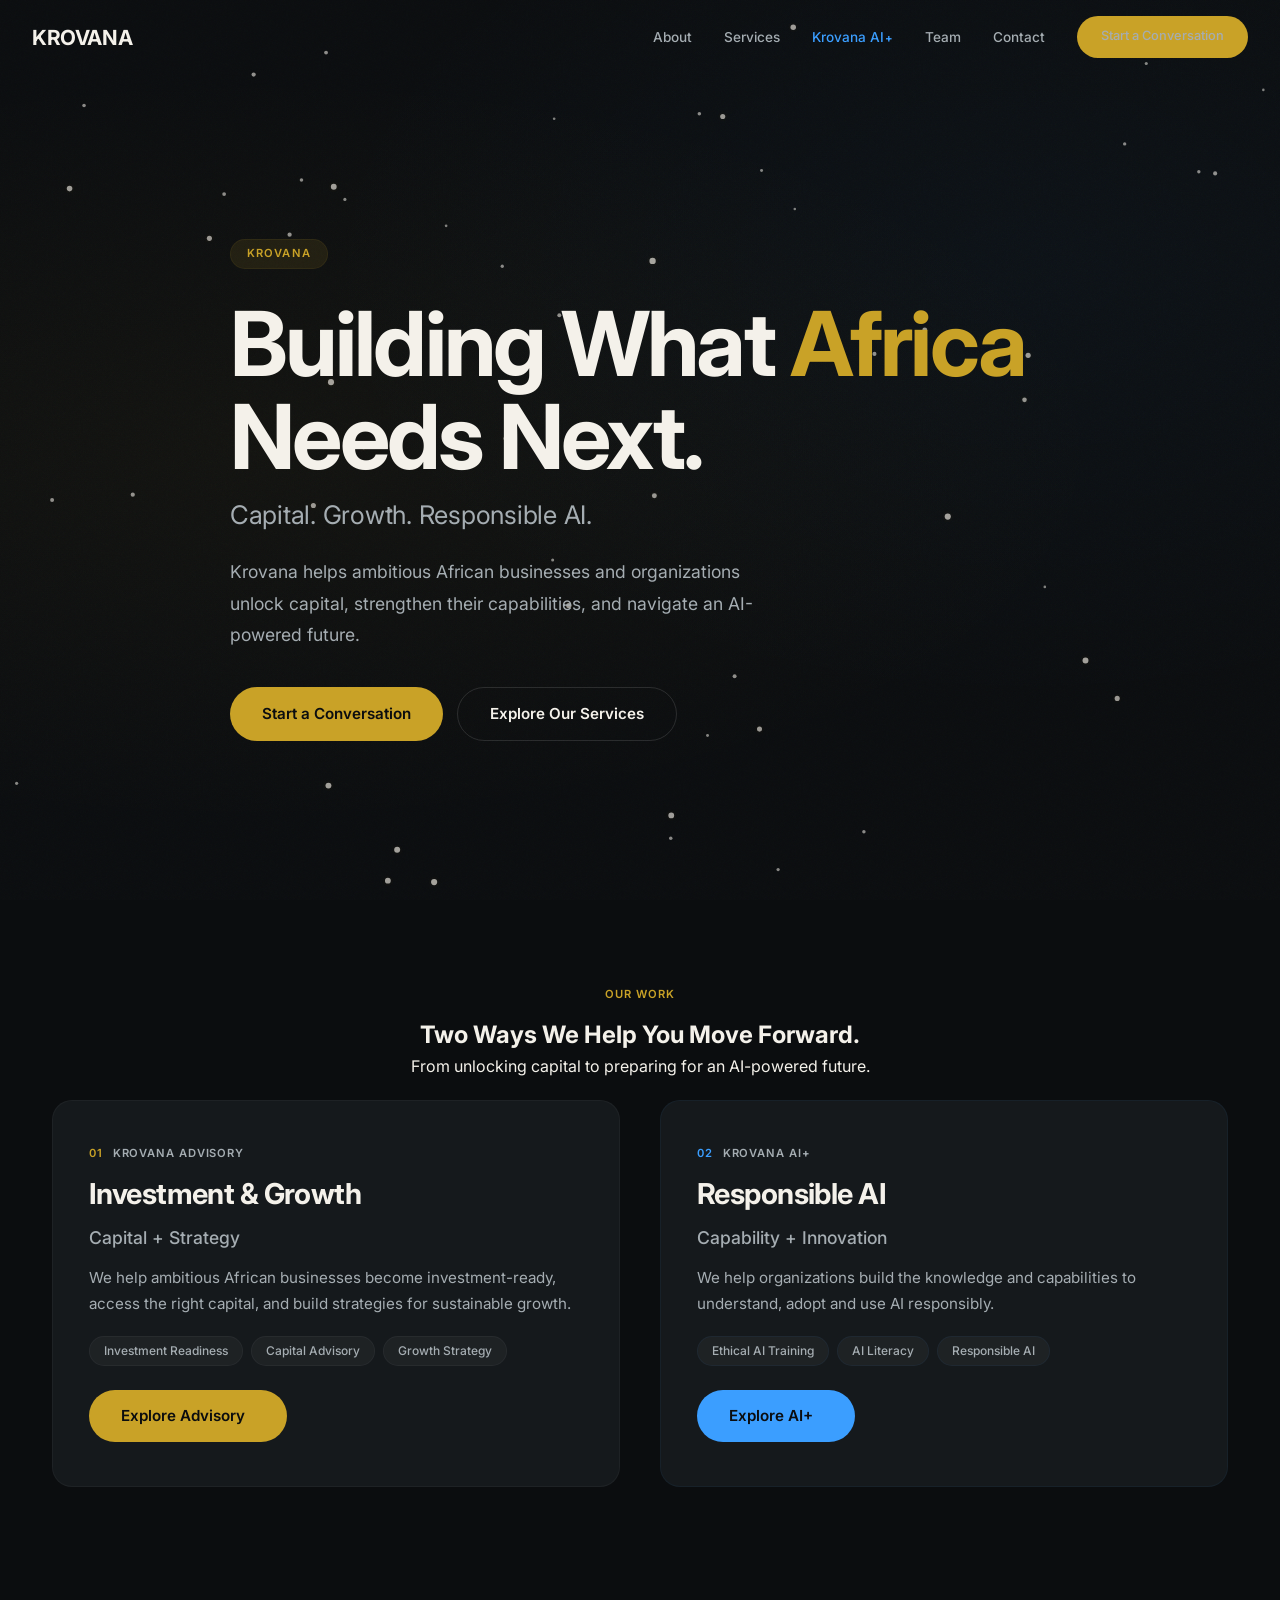
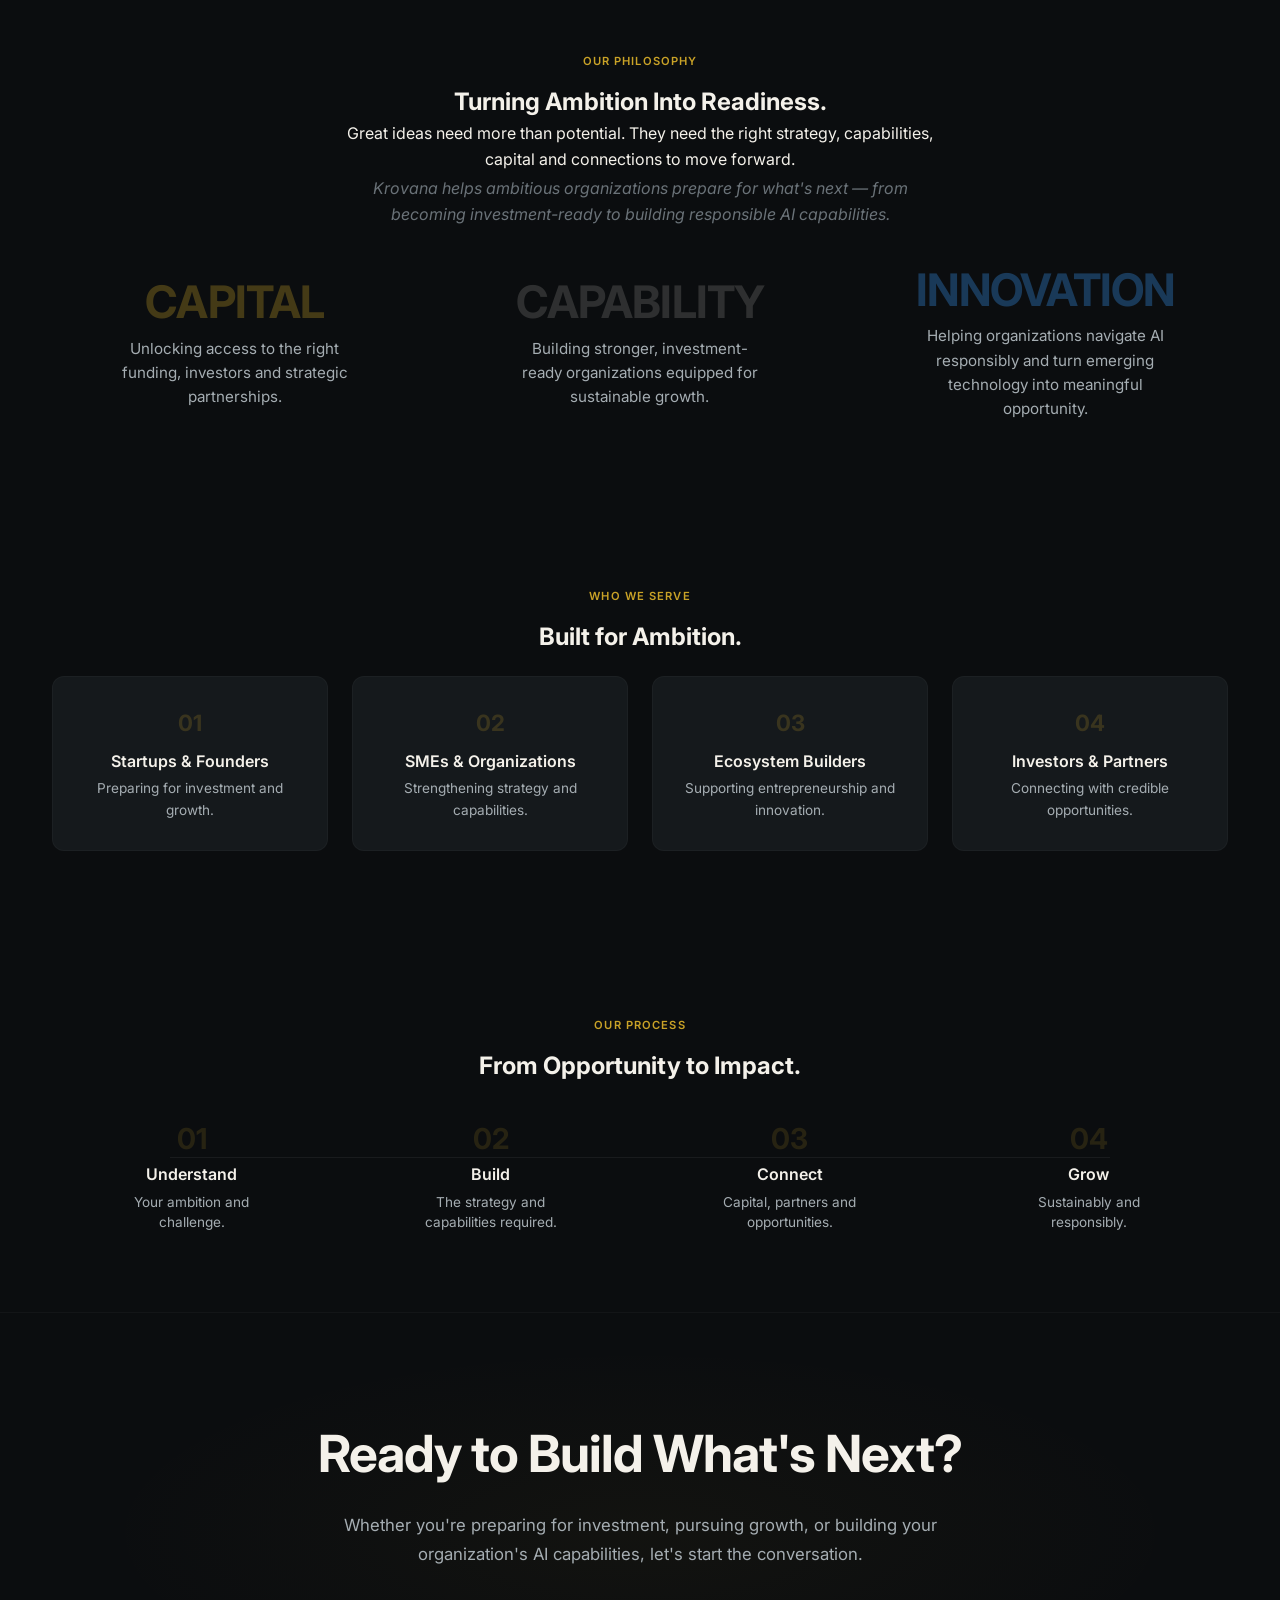
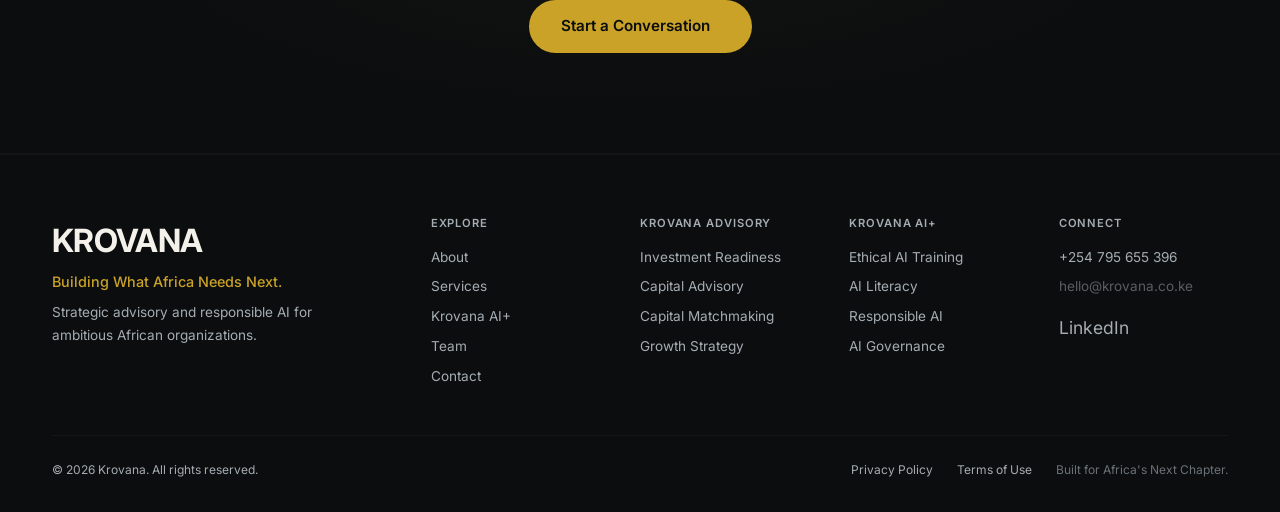
==== commit ac309125: "Update index.html" ====
--- a/index.html
+++ b/index.html
@@ -3,304 +3,1225 @@
 <head>
     <meta charset="UTF-8">
     <meta name="viewport" content="width=device-width, initial-scale=1.0">
-    <title>Krovana | Investment Readiness, Capital &amp; Growth Strategy</title>
-    <meta name="description" content="Krovana helps ambitious African startups and growth-stage businesses become investment-ready, access the right capital, and build strategies for sustainable growth.">
+    <title>Krovana | Building What Africa Needs Next.</title>
+    <meta name="description" content="Krovana helps ambitious African businesses and organizations unlock capital, strengthen their capabilities, and navigate an AI-powered future.">
     <link rel="preconnect" href="https://fonts.googleapis.com">
     <link rel="preconnect" href="https://fonts.gstatic.com" crossorigin>
     <link href="https://fonts.googleapis.com/css2?family=Inter:opsz,wght@14..32,400;14..32,500;14..32,600;14..32,700;14..32,800&family=Playfair+Display:ital,wght@0,400;0,600;0,700;1,400&display=swap" rel="stylesheet">
     <link rel="stylesheet" href="css/style.css">
     <link rel="icon" href="data:image/svg+xml,<svg xmlns='http://www.w3.org/2000/svg' viewBox='0 0 100 100'><text y='.9em' font-size='90'>⚡</text></svg>">
+    <style>
+        /* ============================================================
+           KROVANA — Homepage Specific Styles
+           ============================================================ */
+
+        /* ----- HERO ----- */
+        .hero {
+            min-height: 100vh;
+            display: flex;
+            align-items: center;
+            position: relative;
+            overflow: hidden;
+            padding-top: 80px;
+        }
+
+        .hero-bg {
+            position: absolute;
+            inset: 0;
+            z-index: 0;
+            background:
+                radial-gradient(ellipse at 20% 50%, rgba(201, 162, 39, 0.04) 0%, transparent 60%),
+                radial-gradient(ellipse at 80% 30%, rgba(59, 158, 255, 0.03) 0%, transparent 50%),
+                var(--bg-primary);
+        }
+
+        #network-canvas {
+            position: absolute;
+            inset: 0;
+            width: 100%;
+            height: 100%;
+            z-index: 1;
+            pointer-events: none;
+        }
+
+        .hero-content {
+            position: relative;
+            z-index: 2;
+            max-width: 820px;
+            padding: 40px 0;
+        }
+
+        .hero-badge {
+            display: inline-block;
+            background: var(--gold-dim);
+            color: var(--gold);
+            padding: 5px 16px;
+            border-radius: 60px;
+            font-size: 0.7rem;
+            font-weight: 600;
+            letter-spacing: 0.1em;
+            text-transform: uppercase;
+            margin-bottom: 28px;
+            border: 1px solid rgba(201, 162, 39, 0.08);
+        }
+
+        .hero h1 {
+            font-size: clamp(3rem, 7vw, 5.6rem);
+            font-weight: 700;
+            line-height: 1.04;
+            letter-spacing: -0.03em;
+            margin-bottom: 12px;
+        }
+
+        .hero h1 .gold {
+            color: var(--gold);
+        }
+
+        .hero-tagline {
+            font-size: clamp(1.2rem, 2vw, 1.8rem);
+            font-weight: 400;
+            color: var(--text-secondary);
+            margin-bottom: 20px;
+            letter-spacing: -0.01em;
+        }
+
+        .hero-desc {
+            font-size: 1.1rem;
+            color: var(--text-secondary);
+            max-width: 540px;
+            line-height: 1.8;
+            margin-bottom: 36px;
+        }
+
+        .hero-actions {
+            display: flex;
+            flex-wrap: wrap;
+            gap: 14px;
+        }
+
+        /* grain overlay */
+        .hero::after {
+            content: '';
+            position: absolute;
+            inset: 0;
+            z-index: 0;
+            pointer-events: none;
+            opacity: 0.20;
+            background-image: url("data:image/svg+xml,%3Csvg viewBox='0 0 256 256' xmlns='http://www.w3.org/2000/svg'%3E%3Cfilter id='n'%3E%3CfeTurbulence type='fractalNoise' baseFrequency='0.85' numOctaves='4' stitchTiles='stitch'/%3E%3C/filter%3E%3Crect width='100%25' height='100%25' filter='url(%23n)' opacity='1'/%3E%3C/svg%3E");
+            background-repeat: repeat;
+            background-size: 120px;
+            mix-blend-mode: soft-light;
+        }
+
+        @media (max-width: 640px) {
+            .hero h1 {
+                font-size: 2.4rem;
+            }
+            .hero-actions .btn {
+                width: 100%;
+                justify-content: center;
+            }
+        }
+
+        /* ----- TWO VERTICALS ----- */
+        .verticals-grid {
+            display: grid;
+            grid-template-columns: 1fr 1fr;
+            gap: 40px;
+            margin-top: 20px;
+        }
+
+        .vertical-card {
+            background: var(--bg-card);
+            border-radius: var(--radius);
+            padding: 44px 36px;
+            border: 1px solid rgba(255, 255, 255, 0.04);
+            transition: var(--transition);
+            position: relative;
+            overflow: hidden;
+        }
+
+        .vertical-card:hover {
+            transform: translateY(-6px);
+            border-color: rgba(255, 255, 255, 0.08);
+            box-shadow: var(--shadow-card);
+        }
+
+        .vertical-card .card-number {
+            font-size: 0.7rem;
+            font-weight: 600;
+            letter-spacing: 0.08em;
+            text-transform: uppercase;
+            color: var(--text-secondary);
+            margin-bottom: 8px;
+            display: block;
+        }
+
+        .vertical-card .card-number .num {
+            color: var(--gold);
+            margin-right: 6px;
+        }
+
+        .vertical-card h3 {
+            font-size: 1.8rem;
+            font-weight: 700;
+            letter-spacing: -0.02em;
+            margin-bottom: 6px;
+        }
+
+        .vertical-card .card-subtitle {
+            font-size: 1.1rem;
+            color: var(--text-secondary);
+            font-weight: 500;
+            margin-bottom: 12px;
+        }
+
+        .vertical-card p {
+            color: var(--text-secondary);
+            font-size: 0.95rem;
+            line-height: 1.7;
+            margin-bottom: 20px;
+        }
+
+        .vertical-card .card-tags {
+            display: flex;
+            flex-wrap: wrap;
+            gap: 8px;
+            margin-bottom: 24px;
+        }
+
+        .vertical-card .card-tags span {
+            background: rgba(255, 255, 255, 0.04);
+            padding: 4px 14px;
+            border-radius: 60px;
+            font-size: 0.75rem;
+            font-weight: 500;
+            color: var(--text-secondary);
+            border: 1px solid rgba(255, 255, 255, 0.04);
+        }
+
+        .vertical-card .btn .arrow {
+            transition: 0.2s;
+            display: inline-block;
+        }
+        .vertical-card .btn:hover .arrow {
+            transform: translateX(6px);
+        }
+
+        .vertical-card.ai-card {
+            border-color: rgba(59, 158, 255, 0.06);
+        }
+        .vertical-card.ai-card:hover {
+            border-color: rgba(59, 158, 255, 0.15);
+        }
+        .vertical-card.ai-card .card-number .num {
+            color: var(--cyan);
+        }
+        .vertical-card.ai-card .card-tags span {
+            border-color: rgba(59, 158, 255, 0.06);
+        }
+
+        .vertical-card .card-visual {
+            position: absolute;
+            right: -10px;
+            bottom: -10px;
+            font-size: 6rem;
+            opacity: 0.03;
+            pointer-events: none;
+            line-height: 1;
+        }
+
+        @media (max-width: 900px) {
+            .verticals-grid {
+                grid-template-columns: 1fr;
+                gap: 30px;
+            }
+        }
+
+        @media (max-width: 480px) {
+            .vertical-card {
+                padding: 32px 20px;
+            }
+            .vertical-card h3 {
+                font-size: 1.4rem;
+            }
+        }
+
+        /* ----- POSITIONING ----- */
+        .positioning-grid {
+            display: grid;
+            grid-template-columns: repeat(3, 1fr);
+            gap: 40px;
+            margin-top: 40px;
+        }
+
+        .positioning-item {
+            text-align: center;
+        }
+
+        .positioning-item .word {
+            font-size: 2.8rem;
+            font-weight: 700;
+            letter-spacing: -0.02em;
+            color: var(--gold);
+            opacity: 0.3;
+            line-height: 1;
+            margin-bottom: 12px;
+            display: block;
+        }
+
+        .positioning-item .word.cyan {
+            color: var(--cyan);
+            opacity: 0.3;
+        }
+
+        .positioning-item p {
+            color: var(--text-secondary);
+            font-size: 0.95rem;
+            line-height: 1.6;
+            max-width: 240px;
+            margin: 0 auto;
+        }
+
+        @media (max-width: 768px) {
+            .positioning-grid {
+                grid-template-columns: 1fr;
+                gap: 30px;
+            }
+            .positioning-item p {
+                max-width: 100%;
+            }
+        }
+
+        /* ----- AUDIENCE (Compact) ----- */
+        .audience-compact {
+            display: grid;
+            grid-template-columns: repeat(4, 1fr);
+            gap: 24px;
+            margin-top: 20px;
+        }
+
+        .audience-compact-item {
+            background: var(--bg-card);
+            border-radius: var(--radius-sm);
+            padding: 28px 20px;
+            border: 1px solid rgba(255, 255, 255, 0.03);
+            transition: var(--transition);
+            text-align: center;
+        }
+
+        .audience-compact-item:hover {
+            border-color: rgba(255, 255, 255, 0.08);
+            transform: translateY(-4px);
+        }
+
+        .audience-compact-item .num {
+            font-size: 1.4rem;
+            font-weight: 700;
+            color: var(--gold);
+            opacity: 0.2;
+            display: block;
+            margin-bottom: 8px;
+        }
+
+        .audience-compact-item h4 {
+            font-size: 1rem;
+            font-weight: 600;
+            margin-bottom: 4px;
+        }
+
+        .audience-compact-item p {
+            color: var(--text-secondary);
+            font-size: 0.85rem;
+            line-height: 1.6;
+        }
+
+        @media (max-width: 900px) {
+            .audience-compact {
+                grid-template-columns: 1fr 1fr;
+            }
+        }
+
+        @media (max-width: 500px) {
+            .audience-compact {
+                grid-template-columns: 1fr;
+            }
+        }
+
+        /* ----- PROCESS (Compact) ----- */
+        .process-compact {
+            display: grid;
+            grid-template-columns: repeat(4, 1fr);
+            gap: 20px;
+            margin-top: 40px;
+            position: relative;
+        }
+
+        .process-compact::before {
+            content: '';
+            position: absolute;
+            top: 32px;
+            left: 10%;
+            right: 10%;
+            height: 1px;
+            background: rgba(255, 255, 255, 0.06);
+            z-index: 0;
+        }
+
+        .process-compact-step {
+            text-align: center;
+            position: relative;
+            z-index: 1;
+        }
+
+        .process-compact-step .step-num {
+            font-size: 1.8rem;
+            font-weight: 700;
+            color: var(--gold);
+            opacity: 0.15;
+            display: block;
+            line-height: 1;
+            margin-bottom: 8px;
+        }
+
+        .process-compact-step h4 {
+            font-size: 1rem;
+            font-weight: 600;
+            margin-bottom: 4px;
+        }
+
+        .process-compact-step p {
+            color: var(--text-secondary);
+            font-size: 0.85rem;
+            line-height: 1.5;
+            max-width: 180px;
+            margin: 0 auto;
+        }
+
+        @media (max-width: 900px) {
+            .process-compact {
+                grid-template-columns: 1fr 1fr;
+                gap: 30px;
+            }
+            .process-compact::before {
+                display: none;
+            }
+            .process-compact-step p {
+                max-width: 100%;
+            }
+        }
+
+        @media (max-width: 480px) {
+            .process-compact {
+                grid-template-columns: 1fr;
+                gap: 20px;
+            }
+        }
+
+        /* ----- CTA FINAL ----- */
+        .cta-final {
+            text-align: center;
+            padding: 100px 0;
+            border-top: 1px solid rgba(255, 255, 255, 0.03);
+            border-bottom: 1px solid rgba(255, 255, 255, 0.03);
+            position: relative;
+            overflow: hidden;
+        }
+
+        .cta-final::before {
+            content: '';
+            position: absolute;
+            inset: 0;
+            background:
+                radial-gradient(ellipse at 50% 50%, rgba(201, 162, 39, 0.04) 0%, transparent 60%);
+            pointer-events: none;
+        }
+
+        .cta-final h2 {
+            font-size: clamp(2.4rem, 4vw, 3.6rem);
+            font-weight: 700;
+            letter-spacing: -0.02em;
+            margin-bottom: 16px;
+            position: relative;
+        }
+
+        .cta-final p {
+            color: var(--text-secondary);
+            max-width: 600px;
+            margin: 0 auto 32px;
+            font-size: 1.05rem;
+            line-height: 1.7;
+            position: relative;
+        }
+
+        .cta-final .actions {
+            display: flex;
+            justify-content: center;
+            gap: 16px;
+            flex-wrap: wrap;
+            position: relative;
+        }
+
+        /* ----- FOOTER (Redesigned) ----- */
+        .footer-premium {
+            padding: 60px 0 32px;
+            border-top: 1px solid rgba(255, 255, 255, 0.04);
+        }
+
+        .footer-premium .footer-top {
+            display: grid;
+            grid-template-columns: 2fr 1fr 1fr 1fr 1fr;
+            gap: 40px;
+            margin-bottom: 40px;
+        }
+
+        .footer-brand-large .logo-large {
+            font-size: 2rem;
+            font-weight: 700;
+            letter-spacing: -0.02em;
+            color: var(--text-primary);
+            display: block;
+            margin-bottom: 4px;
+            text-decoration: none;
+            font-family: var(--font);
+        }
+
+        .footer-brand-large .logo-large:hover {
+            color: var(--gold);
+        }
+
+        .footer-brand-large .tagline {
+            color: var(--gold);
+            font-size: 0.9rem;
+            font-weight: 500;
+            margin-bottom: 8px;
+        }
+
+        .footer-brand-large .desc {
+            color: var(--text-secondary);
+            font-size: 0.85rem;
+            max-width: 280px;
+            line-height: 1.7;
+        }
+
+        .footer-col h4 {
+            font-size: 0.7rem;
+            font-weight: 600;
+            text-transform: uppercase;
+            letter-spacing: 0.08em;
+            color: var(--text-secondary);
+            margin-bottom: 14px;
+        }
+
+        .footer-col a {
+            display: block;
+            color: var(--text-secondary);
+            font-size: 0.85rem;
+            margin-bottom: 8px;
+            transition: 0.2s;
+            text-decoration: none;
+            cursor: pointer;
+        }
+
+        .footer-col a:hover {
+            color: var(--text-primary);
+        }
+
+        .footer-col .social-link {
+            display: inline-block;
+            margin-right: 16px;
+            font-size: 1.1rem;
+        }
+
+        .footer-divider {
+            border: none;
+            height: 1px;
+            background: rgba(255, 255, 255, 0.04);
+            margin: 0 0 24px 0;
+        }
+
+        .footer-bottom {
+            display: flex;
+            justify-content: space-between;
+            font-size: 0.75rem;
+            color: var(--text-secondary);
+        }
+
+        .footer-bottom-links {
+            display: flex;
+            gap: 24px;
+        }
+
+        .footer-bottom-links a {
+            color: var(--text-secondary);
+            text-decoration: none;
+            transition: 0.2s;
+        }
+
+        .footer-bottom-links a:hover {
+            color: var(--text-primary);
+        }
+
+        @media (max-width: 1024px) {
+            .footer-premium .footer-top {
+                grid-template-columns: 1fr 1fr 1fr;
+            }
+        }
+
+        @media (max-width: 768px) {
+            .footer-premium .footer-top {
+                grid-template-columns: 1fr 1fr;
+                gap: 30px;
+            }
+            .footer-bottom {
+                flex-direction: column;
+                gap: 8px;
+                text-align: center;
+            }
+        }
+
+        @media (max-width: 480px) {
+            .footer-premium .footer-top {
+                grid-template-columns: 1fr;
+                gap: 24px;
+            }
+        }
+
+        /* ============================================================
+           GLOBAL OVERRIDES
+           ============================================================ */
+        .section-padding-sm {
+            padding: 80px 0;
+        }
+
+        .text-center {
+            text-align: center;
+        }
+
+        .mx-auto {
+            margin-left: auto;
+            margin-right: auto;
+        }
+
+        .max-w-600 {
+            max-width: 600px;
+        }
+
+        .gold-line {
+            width: 40px;
+            height: 2px;
+            background: var(--gold);
+            margin: 16px auto 0;
+        }
+
+        .cyan-line {
+            width: 40px;
+            height: 2px;
+            background: var(--cyan);
+            margin: 16px auto 0;
+            opacity: 0.5;
+        }
+
+        /* Reveal animations */
+        .reveal {
+            opacity: 0;
+            transform: translateY(30px);
+            transition: opacity 0.8s ease, transform 0.8s ease;
+        }
+
+        .reveal.visible {
+            opacity: 1;
+            transform: translateY(0);
+        }
+
+        @media (prefers-reduced-motion: reduce) {
+            .reveal {
+                opacity: 1 !important;
+                transform: none !important;
+            }
+        }
+
+        :focus-visible {
+            outline: 2px solid var(--gold);
+            outline-offset: 2px;
+        }
+
+        /* Navigation Overrides */
+        .navbar {
+            position: fixed;
+            top: 0;
+            left: 0;
+            width: 100%;
+            padding: 16px 0;
+            z-index: 1000;
+            transition: background 0.35s, backdrop-filter 0.35s, border-color 0.35s;
+            background: transparent;
+            border-bottom: 1px solid transparent;
+        }
+
+        .navbar.scrolled {
+            background: rgba(11, 13, 15, 0.88);
+            backdrop-filter: blur(16px);
+            -webkit-backdrop-filter: blur(16px);
+            border-bottom: 1px solid rgba(255, 255, 255, 0.04);
+        }
+
+        .nav-container {
+            display: flex;
+            align-items: center;
+            justify-content: space-between;
+            max-width: 1400px;
+            margin: 0 auto;
+            padding: 0 32px;
+        }
+
+        .logo {
+            font-size: 1.3rem;
+            font-weight: 700;
+            letter-spacing: -0.02em;
+            color: var(--text-primary);
+            text-decoration: none;
+            font-family: var(--font);
+            cursor: pointer;
+        }
+
+        .logo:hover {
+            color: var(--gold);
+        }
+
+        .nav-links {
+            display: flex;
+            align-items: center;
+            gap: 32px;
+            list-style: none;
+        }
+
+        .nav-links a {
+            text-decoration: none;
+            color: var(--text-secondary);
+            font-size: 0.85rem;
+            font-weight: 500;
+            transition: 0.2s;
+            cursor: pointer;
+            border-bottom: 2px solid transparent;
+            padding-bottom: 4px;
+        }
+
+        .nav-links a:hover,
+        .nav-links a.active {
+            color: var(--text-primary);
+            border-bottom-color: var(--gold);
+        }
+
+        .nav-links a.ai-link {
+            color: var(--cyan);
+        }
+
+        .nav-links a.ai-link:hover,
+        .nav-links a.ai-link.active {
+            color: #7abfff;
+            border-bottom-color: var(--cyan);
+        }
+
+        .nav-links .plus {
+            display: inline-block;
+            font-weight: 700;
+            font-size: 0.7rem;
+            margin-left: 1px;
+        }
+
+        .nav-cta .btn {
+            padding: 10px 24px;
+            font-size: 0.8rem;
+        }
+
+        .hamburger {
+            display: none;
+            flex-direction: column;
+            gap: 5px;
+            background: none;
+            border: none;
+            cursor: pointer;
+            padding: 4px;
+            z-index: 1001;
+        }
+
+        .hamburger .bar {
+            width: 24px;
+            height: 2px;
+            background: var(--text-primary);
+            transition: var(--transition);
+            border-radius: 2px;
+        }
+
+        .hamburger.open .bar:nth-child(1) {
+            transform: rotate(45deg) translate(5px, 5px);
+        }
+
+        .hamburger.open .bar:nth-child(2) {
+            opacity: 0;
+        }
+
+        .hamburger.open .bar:nth-child(3) {
+            transform: rotate(-45deg) translate(5px, -5px);
+        }
+
+        @media (max-width: 1024px) {
+            .nav-links {
+                gap: 20px;
+            }
+        }
+
+        @media (max-width: 900px) {
+            .nav-links {
+                position: fixed;
+                top: 0;
+                left: -100%;
+                width: 100%;
+                height: 100vh;
+                background: var(--bg-primary);
+                flex-direction: column;
+                justify-content: center;
+                align-items: center;
+                gap: 32px;
+                transition: 0.4s;
+                padding: 40px;
+                z-index: 999;
+            }
+            .nav-links.open {
+                left: 0;
+            }
+            .nav-links a {
+                font-size: 1.2rem;
+            }
+            .nav-cta {
+                display: none;
+            }
+            .hamburger {
+                display: flex;
+            }
+        }
+
+        /* Container override */
+        .container {
+            max-width: 1240px;
+            margin: 0 auto;
+            padding: 0 32px;
+        }
+
+        @media (max-width: 640px) {
+            .container {
+                padding: 0 20px;
+            }
+            .section-padding-sm {
+                padding: 60px 0;
+            }
+        }
+    </style>
 </head>
 <body>
 
-<!-- ========== NAVIGATION ========== -->
-<nav class="navbar" id="navbar" role="navigation" aria-label="Main navigation">
-    <div class="nav-container">
-        <a href="/" class="logo">KROVANA</a>
-        <ul class="nav-links" id="navLinks">
-            <li><a href="/about">About</a></li>
-            <li><a href="/services">Services</a></li>
-            <li><a href="/krovana-ai" class="ai-link">Krovana AI<span class="plus">+</span></a></li>
-            <li><a href="/team">Team</a></li>
-            <li><a href="/contact">Contact</a></li>
-            <li class="nav-cta"><a href="/contact" class="btn btn-primary">Start a Conversation</a></li>
-        </ul>
-        <button class="hamburger" id="hamburger" aria-label="Toggle menu">
-            <span class="bar"></span>
-            <span class="bar"></span>
-            <span class="bar"></span>
-        </button>
-    </div>
-</nav>
-
-<!-- ========== HERO ========== -->
-<section class="hero">
-    <div class="hero-bg"></div>
-    <canvas id="network-canvas" aria-hidden="true"></canvas>
-    <div class="container">
-        <div class="hero-content">
-            <span class="hero-badge">African Investment &amp; Growth Advisory</span>
-            <h1>Building <span class="highlight">Investment-Ready</span> African Businesses.</h1>
-            <p class="hero-desc">Krovana helps ambitious African startups and growth-stage businesses become investment-ready, access the right capital, and build strategies for sustainable growth.</p>
-            <div class="hero-actions">
-                <a href="/contact" class="btn btn-primary">Work With Krovana</a>
-                <a href="/services" class="btn btn-outline">Explore Our Services</a>
+    <!-- ========== NAVIGATION ========== -->
+    <nav class="navbar" id="navbar" role="navigation" aria-label="Main navigation">
+        <div class="nav-container">
+            <a href="/" class="logo">KROVANA</a>
+            <ul class="nav-links" id="navLinks">
+                <li><a href="/about">About</a></li>
+                <li><a href="/services">Services</a></li>
+                <li><a href="/krovana-ai" class="ai-link">Krovana AI<span class="plus">+</span></a></li>
+                <li><a href="/team">Team</a></li>
+                <li><a href="/contact">Contact</a></li>
+                <li class="nav-cta"><a href="/contact" class="btn btn-primary">Start a Conversation</a></li>
+            </ul>
+            <button class="hamburger" id="hamburger" aria-label="Toggle menu">
+                <span class="bar"></span>
+                <span class="bar"></span>
+                <span class="bar"></span>
+            </button>
+        </div>
+    </nav>
+
+    <!-- ========== HERO ========== -->
+    <section class="hero" id="hero">
+        <div class="hero-bg"></div>
+        <canvas id="network-canvas" aria-hidden="true"></canvas>
+        <div class="container">
+            <div class="hero-content">
+                <span class="hero-badge">KROVANA</span>
+                <h1>Building What <span class="gold">Africa</span> Needs Next.</h1>
+                <div class="hero-tagline">Capital. Growth. Responsible AI.</div>
+                <p class="hero-desc">Krovana helps ambitious African businesses and organizations unlock capital, strengthen their capabilities, and navigate an AI-powered future.</p>
+                <div class="hero-actions">
+                    <a href="/contact" class="btn btn-primary">Start a Conversation</a>
+                    <a href="/services" class="btn btn-outline">Explore Our Services</a>
+                </div>
             </div>
         </div>
-    </div>
-</section>
-
-<!-- ========== PROBLEM SECTION ========== -->
-<section class="section-padding section-alt">
-    <div class="container">
-        <div class="problem-grid">
-            <div class="problem-text">
-                <span class="section-label">The Challenge</span>
-                <h2>Great businesses don't always get the capital they deserve.</h2>
-                <p>Promising African businesses often struggle with:</p>
-                <ul class="problem-list">
-                    <li><span class="icon">✕</span> Investment readiness</li>
-                    <li><span class="icon">✕</span> Access to appropriate capital</li>
-                    <li><span class="icon">✕</span> Financial positioning</li>
-                    <li><span class="icon">✕</span> Investor visibility</li>
-                    <li><span class="icon">✕</span> Strategic clarity</li>
-                    <li><span class="icon">✕</span> Scaling sustainably</li>
-                </ul>
+    </section>
+
+    <!-- ========== TWO BUSINESS VERTICALS ========== -->
+    <section class="section-padding-sm section-alt" aria-labelledby="verticals-title">
+        <div class="container">
+            <div class="text-center">
+                <span class="section-label">Our Work</span>
+                <h2 class="section-title" id="verticals-title">Two Ways We Help You Move Forward.</h2>
+                <p class="section-sub mx-auto" style="max-width: 560px;">From unlocking capital to preparing for an AI-powered future.</p>
             </div>
-            <div class="problem-bridge">
-                <div class="bridge-diagram">
-                    <div class="bridge-item">
-                        <span class="bridge-label">Business Potential</span>
+
+            <div class="verticals-grid reveal">
+                <!-- Card 1: Advisory -->
+                <div class="vertical-card">
+                    <span class="card-number"><span class="num">01</span> Krovana Advisory</span>
+                    <h3>Investment &amp; Growth</h3>
+                    <p class="card-subtitle">Capital + Strategy</p>
+                    <p>We help ambitious African businesses become investment-ready, access the right capital, and build strategies for sustainable growth.</p>
+                    <div class="card-tags">
+                        <span>Investment Readiness</span>
+                        <span>Capital Advisory</span>
+                        <span>Growth Strategy</span>
                     </div>
-                    <div class="bridge-arrow">→</div>
-                    <div class="bridge-item highlight-gold">
-                        <span class="bridge-label">Investment Readiness</span>
+                    <a href="/services" class="btn btn-primary">
+                        Explore Advisory <span class="arrow"><i class="fas fa-arrow-right" aria-hidden="true"></i></span>
+                    </a>
+                    <div class="card-visual" aria-hidden="true"><i class="fas fa-chart-line"></i></div>
+                </div>
+
+                <!-- Card 2: AI+ -->
+                <div class="vertical-card ai-card">
+                    <span class="card-number"><span class="num">02</span> Krovana AI<span style="font-weight:700;">+</span></span>
+                    <h3>Responsible AI</h3>
+                    <p class="card-subtitle">Capability + Innovation</p>
+                    <p>We help organizations build the knowledge and capabilities to understand, adopt and use AI responsibly.</p>
+                    <div class="card-tags">
+                        <span>Ethical AI Training</span>
+                        <span>AI Literacy</span>
+                        <span>Responsible AI</span>
                     </div>
-                    <div class="bridge-arrow">→</div>
-                    <div class="bridge-item">
-                        <span class="bridge-label">Capital &amp; Growth</span>
-                    </div>
-                </div>
-                <p class="bridge-text">Krovana builds the bridge.</p>
+                    <a href="/krovana-ai" class="btn btn-ai">
+                        Explore AI+ <span class="arrow"><i class="fas fa-arrow-right" aria-hidden="true"></i></span>
+                    </a>
+                    <div class="card-visual" aria-hidden="true"><i class="fas fa-robot"></i></div>
+                </div>
             </div>
         </div>
-    </div>
-</section>
-
-<!-- ========== CORE SERVICES ========== -->
-<section class="section-padding">
-    <div class="container">
-        <div class="section-header">
-            <span class="section-label">What We Do</span>
-            <h2>Krovana's Core Advisory</h2>
-            <p>Three pillars that help businesses move from potential to investability.</p>
-        </div>
-
-        <div class="services-grid">
-            <div class="service-card">
-                <div class="service-icon"><span>01</span></div>
-                <h3>Investment Readiness</h3>
-                <p>Preparing businesses for serious capital conversations.</p>
-                <ul class="service-features">
-                    <li>Investment readiness assessments</li>
-                    <li>Financial modelling</li>
-                    <li>Investor pitch preparation</li>
-                    <li>Investment memorandum development</li>
-                    <li>Business diagnostics</li>
-                    <li>Due diligence preparation</li>
-                    <li>Financial and operational analysis</li>
-                    <li>Data room preparation</li>
-                    <li>Founder/investor preparation</li>
-                </ul>
-                <a href="/services#investment-readiness" class="btn btn-ghost">Explore Investment Readiness →</a>
+    </section>
+
+    <!-- ========== POSITIONING ========== -->
+    <section class="section-padding-sm" aria-labelledby="positioning-title">
+        <div class="container">
+            <div class="text-center">
+                <span class="section-label">Our Philosophy</span>
+                <h2 class="section-title" id="positioning-title">Turning Ambition Into Readiness.</h2>
+                <p class="section-sub mx-auto" style="max-width: 600px;">Great ideas need more than potential. They need the right strategy, capabilities, capital and connections to move forward.</p>
+                <p class="section-sub mx-auto" style="max-width: 600px; margin-top: 4px; font-style: italic; color: var(--text-muted);">Krovana helps ambitious organizations prepare for what's next — from becoming investment-ready to building responsible AI capabilities.</p>
             </div>
 
-            <div class="service-card">
-                <div class="service-icon"><span>02</span></div>
-                <h3>Capital Matchmaking</h3>
-                <p>Identifying and pursuing appropriate capital opportunities.</p>
-                <ul class="service-features">
-                    <li>Capital strategy</li>
-                    <li>Investor identification</li>
-                    <li>Funding opportunity identification</li>
-                    <li>Investor outreach preparation</li>
-                    <li>Investor introductions</li>
-                    <li>Strategic partnerships</li>
-                    <li>Capital raise support</li>
-                    <li>Investment pipeline development</li>
-                </ul>
-                <a href="/services#capital-matchmaking" class="btn btn-ghost">Explore Capital Matchmaking →</a>
-            </div>
-
-            <div class="service-card">
-                <div class="service-icon"><span>03</span></div>
-                <h3>Growth Strategy</h3>
-                <p>Building practical strategies for sustainable growth.</p>
-                <ul class="service-features">
-                    <li>Market research</li>
-                    <li>Market entry strategy</li>
-                    <li>Business model development</li>
-                    <li>Growth planning</li>
-                    <li>Competitive analysis</li>
-                    <li>Strategic planning</li>
-                    <li>Business intelligence</li>
-                    <li>Expansion strategy</li>
-                </ul>
-                <a href="/services#growth-strategy" class="btn btn-ghost">Explore Growth Strategy →</a>
+            <div class="positioning-grid reveal">
+                <div class="positioning-item">
+                    <span class="word">CAPITAL</span>
+                    <p>Unlocking access to the right funding, investors and strategic partnerships.</p>
+                </div>
+                <div class="positioning-item">
+                    <span class="word" style="color: var(--text-primary); opacity: 0.15;">CAPABILITY</span>
+                    <p>Building stronger, investment-ready organizations equipped for sustainable growth.</p>
+                </div>
+                <div class="positioning-item">
+                    <span class="word cyan">INNOVATION</span>
+                    <p>Helping organizations navigate AI responsibly and turn emerging technology into meaningful opportunity.</p>
+                </div>
             </div>
         </div>
-    </div>
-</section>
-
-<!-- ========== KROVANA AI+ HOMEPAGE SECTION ========== -->
-<section class="section-padding ai-section">
-    <div class="container">
-        <div class="ai-showcase">
-            <div class="ai-content">
-                <span class="section-label cyan">Krovana AI+</span>
-                <h2>The intelligence layer for modern businesses.</h2>
-                <p>Krovana AI+ helps organizations understand, adopt and apply artificial intelligence to improve decision-making, operations and growth.</p>
-                <a href="/krovana-ai" class="btn btn-ai">Explore Krovana AI+ →</a>
+    </section>
+
+    <!-- ========== WHO WE WORK WITH (Compact) ========== -->
+    <section class="section-padding-sm section-alt" aria-labelledby="audience-title">
+        <div class="container">
+            <div class="text-center">
+                <span class="section-label">Who We Serve</span>
+                <h2 class="section-title" id="audience-title">Built for Ambition.</h2>
             </div>
-            <div class="ai-visual">
-                <div class="ai-node"></div>
-                <div class="ai-node"></div>
-                <div class="ai-node"></div>
-                <div class="ai-node"></div>
+
+            <div class="audience-compact reveal">
+                <div class="audience-compact-item">
+                    <span class="num">01</span>
+                    <h4>Startups &amp; Founders</h4>
+                    <p>Preparing for investment and growth.</p>
+                </div>
+                <div class="audience-compact-item">
+                    <span class="num">02</span>
+                    <h4>SMEs &amp; Organizations</h4>
+                    <p>Strengthening strategy and capabilities.</p>
+                </div>
+                <div class="audience-compact-item">
+                    <span class="num">03</span>
+                    <h4>Ecosystem Builders</h4>
+                    <p>Supporting entrepreneurship and innovation.</p>
+                </div>
+                <div class="audience-compact-item">
+                    <span class="num">04</span>
+                    <h4>Investors &amp; Partners</h4>
+                    <p>Connecting with credible opportunities.</p>
+                </div>
             </div>
         </div>
-    </div>
-</section>
-
-<!-- ========== WHO WE WORK WITH ========== -->
-<section class="section-padding section-alt">
-    <div class="container">
-        <div class="section-header">
-            <span class="section-label">Who We Work With</span>
-            <h2>Built for Ambition.</h2>
-        </div>
-        <div class="audience-grid">
-            <div class="audience-item">
-                <div class="icon">🚀</div>
-                <h4>Startups</h4>
-                <p>Preparing for investment and growth.</p>
+    </section>
+
+    <!-- ========== OUR APPROACH (Compact) ========== -->
+    <section class="section-padding-sm" aria-labelledby="approach-title">
+        <div class="container">
+            <div class="text-center">
+                <span class="section-label">Our Process</span>
+                <h2 class="section-title" id="approach-title">From Opportunity to Impact.</h2>
             </div>
-            <div class="audience-item">
-                <div class="icon">🏢</div>
-                <h4>SMEs</h4>
-                <p>Strengthening strategy and access to capital.</p>
-            </div>
-            <div class="audience-item">
-                <div class="icon">📈</div>
-                <h4>Growth-Stage Businesses</h4>
-                <p>Scaling sustainably and strategically.</p>
-            </div>
-            <div class="audience-item">
-                <div class="icon">👥</div>
-                <h4>Founders &amp; Leaders</h4>
-                <p>Navigating capital and growth decisions.</p>
-            </div>
-            <div class="audience-item">
-                <div class="icon">💼</div>
-                <h4>Investors &amp; Partners</h4>
-                <p>Connecting with investment-ready opportunities.</p>
-            </div>
-            <div class="audience-item">
-                <div class="icon">🌱</div>
-                <h4>Ecosystem Builders</h4>
-                <p>Strengthening the African innovation ecosystem.</p>
+
+            <div class="process-compact reveal">
+                <div class="process-compact-step">
+                    <span class="step-num">01</span>
+                    <h4>Understand</h4>
+                    <p>Your ambition and challenge.</p>
+                </div>
+                <div class="process-compact-step">
+                    <span class="step-num">02</span>
+                    <h4>Build</h4>
+                    <p>The strategy and capabilities required.</p>
+                </div>
+                <div class="process-compact-step">
+                    <span class="step-num">03</span>
+                    <h4>Connect</h4>
+                    <p>Capital, partners and opportunities.</p>
+                </div>
+                <div class="process-compact-step">
+                    <span class="step-num">04</span>
+                    <h4>Grow</h4>
+                    <p>Sustainably and responsibly.</p>
+                </div>
             </div>
         </div>
-    </div>
-</section>
-
-<!-- ========== APPROACH ========== -->
-<section class="section-padding">
-    <div class="container">
-        <div class="section-header">
-            <span class="section-label">Our Approach</span>
-            <h2>From Potential to Impact.</h2>
-        </div>
-        <div class="approach-grid">
-            <div class="approach-step">
-                <span class="step-num">01</span>
-                <h4>Understand</h4>
-                <p>Understand the business, objectives and challenges.</p>
-            </div>
-            <div class="approach-step">
-                <span class="step-num">02</span>
-                <h4>Diagnose</h4>
-                <p>Identify gaps, opportunities and priorities.</p>
-            </div>
-            <div class="approach-step">
-                <span class="step-num">03</span>
-                <h4>Build</h4>
-                <p>Develop the strategy, tools and materials required.</p>
-            </div>
-            <div class="approach-step">
-                <span class="step-num">04</span>
-                <h4>Connect &amp; Grow</h4>
-                <p>Activate opportunities and support sustainable growth.</p>
+    </section>
+
+    <!-- ========== FINAL CTA ========== -->
+    <section class="cta-final" aria-labelledby="cta-title">
+        <div class="container">
+            <div class="reveal">
+                <h2 id="cta-title">Ready to Build <span class="gold">What's Next</span>?</h2>
+                <p>Whether you're preparing for investment, pursuing growth, or building your organization's AI capabilities, let's start the conversation.</p>
+                <div class="actions">
+                    <a href="/contact" class="btn btn-primary">Start a Conversation <i class="fas fa-arrow-right" aria-hidden="true"></i></a>
+                </div>
             </div>
         </div>
-    </div>
-</section>
-
-<!-- ========== FINAL CTA ========== -->
-<section class="cta-section">
-    <div class="container">
-        <div class="cta-content">
-            <h2>Your next stage of growth starts with readiness.</h2>
-            <p>Let's explore what Krovana can build with you.</p>
-            <a href="/contact" class="btn btn-primary">Start a Conversation</a>
-        </div>
-    </div>
-</section>
-
-<!-- ========== FOOTER ========== -->
-<footer>
-    <div class="container">
-        <div class="footer-grid">
-            <div class="footer-brand">
-                <a href="/" class="logo">KROVANA</a>
-                <p>Building investment-ready African businesses.</p>
+    </section>
+
+    <!-- ========== PREMIUM FOOTER ========== -->
+    <footer class="footer-premium">
+        <div class="container">
+            <div class="footer-top">
+                <div class="footer-brand-large">
+                    <a href="/" class="logo-large">KROVANA</a>
+                    <div class="tagline">Building What Africa Needs Next.</div>
+                    <div class="desc">Strategic advisory and responsible AI for ambitious African organizations.</div>
+                </div>
+                <div class="footer-col">
+                    <h4>Explore</h4>
+                    <a href="/about">About</a>
+                    <a href="/services">Services</a>
+                    <a href="/krovana-ai">Krovana AI+</a>
+                    <a href="/team">Team</a>
+                    <a href="/contact">Contact</a>
+                </div>
+                <div class="footer-col">
+                    <h4>Krovana Advisory</h4>
+                    <a href="/services">Investment Readiness</a>
+                    <a href="/services">Capital Advisory</a>
+                    <a href="/services">Capital Matchmaking</a>
+                    <a href="/services">Growth Strategy</a>
+                </div>
+                <div class="footer-col">
+                    <h4>Krovana AI+</h4>
+                    <a href="/krovana-ai">Ethical AI Training</a>
+                    <a href="/krovana-ai">AI Literacy</a>
+                    <a href="/krovana-ai">Responsible AI</a>
+                    <a href="/krovana-ai">AI Governance</a>
+                </div>
+                <div class="footer-col">
+                    <h4>Connect</h4>
+                    <a href="tel:+254795655396">+254 795 655 396</a>
+                    <a href="#" style="opacity:0.5; pointer-events:none;">hello@krovana.co.ke</a>
+                    <a href="#" style="margin-top:8px; display:inline-block;" class="social-link">LinkedIn</a>
+                </div>
             </div>
-            <div class="footer-col">
-                <h4>Navigation</h4>
-                <a href="/about">About</a>
-                <a href="/services">Services</a>
-                <a href="/krovana-ai">Krovana AI+</a>
-                <a href="/team">Team</a>
-                <a href="/contact">Contact</a>
-            </div>
-            <div class="footer-col">
-                <h4>Services</h4>
-                <a href="/services#investment-readiness">Investment Readiness</a>
-                <a href="/services#capital-matchmaking">Capital Matchmaking</a>
-                <a href="/services#growth-strategy">Growth Strategy</a>
-            </div>
-            <div class="footer-col">
-                <h4>Krovana AI+</h4>
-                <a href="/krovana-ai">Explore AI+</a>
-            </div>
-            <div class="footer-col">
-                <h4>Connect</h4>
-                <a href="tel:+254795655396">+254 795 655 396</a>
-                <a href="#">krovana.co.ke</a>
-                <div class="social">
-                    <a href="#" aria-label="LinkedIn"><svg width="20" height="20" viewBox="0 0 24 24" fill="currentColor"><path d="M20.447 20.452h-3.554v-5.569c0-1.328-.027-3.037-1.852-3.037-1.853 0-2.136 1.445-2.136 2.939v5.667H9.351V9h3.414v1.561h.046c.477-.9 1.637-1.85 3.37-1.85 3.601 0 4.267 2.37 4.267 5.455v6.286zM5.337 7.433c-1.144 0-2.063-.926-2.063-2.065 0-1.138.92-2.063 2.063-2.063 1.14 0 2.064.925 2.064 2.063 0 1.139-.925 2.065-2.064 2.065zm1.782 13.019H3.555V9h3.564v11.452zM22.225 0H1.771C.792 0 0 .774 0 1.729v20.542C0 23.227.792 24 1.771 24h20.451C23.2 24 24 23.227 24 22.271V1.729C24 .774 23.2 0 22.222 0h.003z"/></svg></a>
-                    <a href="#" aria-label="Twitter"><svg width="20" height="20" viewBox="0 0 24 24" fill="currentColor"><path d="M18.244 2.25h3.308l-7.227 8.26 8.502 11.24H16.17l-5.214-6.817L4.99 21.75H1.68l7.73-8.835L1.254 2.25H8.08l4.713 6.231zm-1.161 17.52h1.833L7.084 4.126H5.117z"/></svg></a>
-                    <a href="#" aria-label="Instagram"><svg width="20" height="20" viewBox="0 0 24 24" fill="currentColor"><path d="M12 2.163c3.204 0 3.584.012 4.85.07 3.252.148 4.771 1.691 4.919 4.919.058 1.265.069 1.645.069 4.849 0 3.205-.012 3.584-.069 4.849-.149 3.225-1.664 4.771-4.919 4.919-1.266.058-1.644.07-4.85.07-3.204 0-3.584-.012-4.849-.07-3.26-.149-4.771-1.699-4.919-4.92-.058-1.265-.07-1.644-.07-4.849 0-3.204.013-3.583.07-4.849.149-3.227 1.664-4.771 4.919-4.919 1.266-.057 1.645-.069 4.849-.069zM12 0C8.741 0 8.333.014 7.053.072 2.695.272.273 2.69.073 7.052.014 8.333 0 8.741 0 12c0 3.259.014 3.668.072 4.948.2 4.358 2.618 6.78 6.98 6.98C8.333 23.986 8.741 24 12 24c3.259 0 3.668-.014 4.948-.072 4.354-.2 6.782-2.618 6.979-6.98.059-1.28.073-1.689.073-4.948 0-3.259-.014-3.667-.072-4.947-.196-4.354-2.617-6.78-6.979-6.98C15.668.014 15.259 0 12 0zm0 5.838a6.162 6.162 0 100 12.324 6.162 6.162 0 000-12.324zM12 16a4 4 0 110-8 4 4 0 010 8zm6.406-11.845a1.44 1.44 0 100 2.881 1.44 1.44 0 000-2.881z"/></svg></a>
+
+            <hr class="footer-divider">
+
+            <div class="footer-bottom">
+                <span>&copy; 2026 Krovana. All rights reserved.</span>
+                <div class="footer-bottom-links">
+                    <a href="#">Privacy Policy</a>
+                    <a href="#">Terms of Use</a>
+                    <span style="color: var(--text-muted);">Built for Africa's Next Chapter.</span>
                 </div>
             </div>
         </div>
-        <div class="footer-bottom">
-            <span>&copy; 2026 Krovana. All rights reserved.</span>
-            <span>Built with purpose in Africa.</span>
-        </div>
-    </div>
-</footer>
-
-<script src="js/main.js"></script>
+    </footer>
+
+    <!-- ========== SCRIPTS ========== -->
+    <script>
+        (function() {
+            'use strict';
+
+            // ---- NAVIGATION ----
+            const navbar = document.getElementById('navbar');
+            const hamburger = document.getElementById('hamburger');
+            const navLinks = document.getElementById('navLinks');
+
+            window.addEventListener('scroll', function() {
+                if (window.scrollY > 40) {
+                    navbar.classList.add('scrolled');
+                } else {
+                    navbar.classList.remove('scrolled');
+                }
+            }, { passive: true });
+
+            if (hamburger) {
+                hamburger.addEventListener('click', function() {
+                    const isOpen = navLinks.classList.toggle('open');
+                    hamburger.classList.toggle('open');
+                    hamburger.setAttribute('aria-expanded', isOpen);
+                });
+            }
+
+            if (navLinks) {
+                navLinks.querySelectorAll('a').forEach(function(link) {
+                    link.addEventListener('click', function() {
+                        navLinks.classList.remove('open');
+                        hamburger.classList.remove('open');
+                        hamburger.setAttribute('aria-expanded', 'false');
+                    });
+                });
+            }
+
+            // ---- NETWORK CANVAS ----
+            const canvas = document.getElementById('network-canvas');
+            if (canvas) {
+                const ctx = canvas.getContext('2d');
+                let width, height;
+                let nodes = [];
+                const numNodes = 55;
+                const connectionDistance = 150;
+
+                function resize() {
+                    const rect = canvas.parentElement.getBoundingClientRect();
+                    canvas.width = rect.width;
+                    canvas.height = rect.height;
+                    width = canvas.width;
+                    height = canvas.height;
+                }
+
+                function initNodes() {
+                    nodes = [];
+                    for (let i = 0; i < numNodes; i++) {
+                        nodes.push({
+                            x: Math.random() * width,
+                            y: Math.random() * height,
+                            vx: (Math.random() - 0.5) * 0.2,
+                            vy: (Math.random() - 0.5) * 0.2,
+                            radius: 1.2 + Math.random() * 2
+                        });
+                    }
+                }
+
+                function animateNetwork() {
+                    ctx.clearRect(0, 0, width, height);
+
+                    // Update positions
+                    for (let n = 0; n < nodes.length; n++) {
+                        const node = nodes[n];
+                        node.x += node.vx;
+                        node.y += node.vy;
+                        if (node.x < 0 || node.x > width) node.vx *= -1;
+                        if (node.y < 0 || node.y > height) node.vy *= -1;
+                        node.x = Math.max(0, Math.min(width, node.x));
+                        node.y = Math.max(0, Math.min(height, node.y));
+                    }
+
+                    // Draw connections
+                    ctx.strokeStyle = 'rgba(255, 255, 255, 0.04)';
+                    ctx.lineWidth = 0.6;
+                    for (let i = 0; i < nodes.length; i++) {
+                        for (let j = i + 1; j < nodes.length; j++) {
+                            const dx = nodes[i].x - nodes[j].x;
+                            const dy = nodes[i].y - nodes[j].y;
+                            const dist = Math.sqrt(dx * dx + dy * dy);
+                            if (dist < connectionDistance) {
+                                const alpha = 1 - (dist / connectionDistance);
+                                ctx.globalAlpha = alpha * 0.35;
+                                ctx.beginPath();
+                                ctx.moveTo(nodes[i].x, nodes[i].y);
+                                ctx.lineTo(nodes[j].x, nodes[j].y);
+                                ctx.stroke();
+                            }
+                        }
+                    }
+
+                    // Draw nodes
+                    for (let k = 0; k < nodes.length; k++) {
+                        const n2 = nodes[k];
+                        ctx.globalAlpha = 0.4 + 0.25 * (n2.radius / 3);
+                        ctx.beginPath();
+                        ctx.arc(n2.x, n2.y, n2.radius, 0, Math.PI * 2);
+                        ctx.fillStyle = '#F4F1EA';
+                        ctx.fill();
+                        if (n2.radius > 2.2) {
+                            ctx.shadowColor = 'rgba(201, 162, 39, 0.06)';
+                            ctx.shadowBlur = 12;
+                            ctx.beginPath();
+                            ctx.arc(n2.x, n2.y, n2.radius * 1.8, 0, Math.PI * 2);
+                            ctx.fillStyle = 'rgba(201, 162, 39, 0.03)';
+                            ctx.fill();
+                            ctx.shadowBlur = 0;
+                        }
+                    }
+                    ctx.globalAlpha = 1;
+                    requestAnimationFrame(animateNetwork);
+                }
+
+                function initCanvas() {
+                    resize();
+                    initNodes();
+                    animateNetwork();
+                }
+
+                window.addEventListener('resize', function() {
+                    resize();
+                    initNodes();
+                });
+
+                window.addEventListener('orientationchange', function() {
+                    setTimeout(function() {
+                        resize();
+                        initNodes();
+                    }, 300);
+                });
+
+                initCanvas();
+            }
+
+            // ---- SCROLL REVEAL ----
+            const reveals = document.querySelectorAll('.reveal');
+            const observer = new IntersectionObserver(function(entries) {
+                entries.forEach(function(entry) {
+                    if (entry.isIntersecting) {
+                        entry.target.classList.add('visible');
+                    }
+                });
+            }, { threshold: 0.10, rootMargin: '0px 0px -30px 0px' });
+
+            reveals.forEach(function(el) {
+                observer.observe(el);
+            });
+
+        })();
+    </script>
+
 </body>
-</html>+</html>
--- a/css/style.css
+++ b/css/style.css
@@ -0,0 +1,1257 @@
+/* ============================================================
+   KROVANA — Main Stylesheet
+   ============================================================ */
+
+/* ----- RESET & BASE ----- */
+* {
+    margin: 0;
+    padding: 0;
+    box-sizing: border-box;
+}
+
+:root {
+    --bg-primary: #0B0D0F;
+    --bg-secondary: #111518;
+    --bg-card: #15191C;
+    --text-primary: #F4F1EA;
+    --text-secondary: #A5ADB2;
+    --text-muted: #6A7278;
+    --gold: #C9A227;
+    --gold-dim: rgba(201, 162, 39, 0.10);
+    --gold-glow: rgba(201, 162, 39, 0.15);
+    --cyan: #3B9EFF;
+    --cyan-dim: rgba(59, 158, 255, 0.08);
+    --font: 'Inter', -apple-system, BlinkMacSystemFont, sans-serif;
+    --radius: 20px;
+    --radius-sm: 12px;
+    --transition: 0.35s cubic-bezier(0.25, 0.46, 0.45, 0.94);
+    --shadow-card: 0 20px 60px -20px rgba(0, 0, 0, 0.6);
+    --max-width: 1240px;
+}
+
+html {
+    scroll-behavior: smooth;
+}
+
+body {
+    font-family: var(--font);
+    background: var(--bg-primary);
+    color: var(--text-primary);
+    line-height: 1.6;
+    -webkit-font-smoothing: antialiased;
+    -moz-osx-font-smoothing: grayscale;
+}
+
+a {
+    text-decoration: none;
+    color: inherit;
+}
+
+ul {
+    list-style: none;
+}
+
+/* ----- UTILITY ----- */
+.container {
+    max-width: var(--max-width);
+    margin: 0 auto;
+    padding: 0 32px;
+}
+
+.section-padding {
+    padding: 100px 0;
+}
+
+.section-label {
+    font-size: 0.7rem;
+    font-weight: 600;
+    letter-spacing: 0.1em;
+    text-transform: uppercase;
+    color: var(--gold);
+    margin-bottom: 12px;
+    display: inline-block;
+}
+
+.section-label.cyan {
+    color: var(--cyan);
+}
+
+.section-header {
+    text-align: center;
+    margin-bottom: 60px;
+}
+
+.section-header h2 {
+    font-size: clamp(2.2rem, 4vw, 3.2rem);
+    font-weight: 700;
+    letter-spacing: -0.02em;
+    line-height: 1.1;
+    margin-bottom: 12px;
+}
+
+.section-header p {
+    font-size: 1.1rem;
+    color: var(--text-secondary);
+    max-width: 600px;
+    margin: 0 auto;
+}
+
+.highlight {
+    color: var(--gold);
+}
+
+.highlight-cyan {
+    color: var(--cyan);
+}
+
+/* ----- BUTTONS ----- */
+.btn {
+    display: inline-flex;
+    align-items: center;
+    gap: 10px;
+    padding: 14px 32px;
+    font-weight: 600;
+    font-size: 0.95rem;
+    border-radius: 60px;
+    border: none;
+    cursor: pointer;
+    transition: var(--transition);
+    text-decoration: none;
+    background: transparent;
+    color: var(--text-primary);
+    font-family: var(--font);
+}
+
+.btn-primary {
+    background: var(--gold);
+    color: var(--bg-primary);
+}
+.btn-primary:hover {
+    background: #dbb230;
+    transform: translateY(-2px);
+    box-shadow: 0 8px 30px rgba(201, 162, 39, 0.25);
+}
+
+.btn-outline {
+    border: 1.5px solid rgba(255, 255, 255, 0.12);
+    color: var(--text-primary);
+}
+.btn-outline:hover {
+    border-color: var(--gold);
+    color: var(--gold);
+    transform: translateY(-2px);
+}
+
+.btn-ghost {
+    color: var(--text-secondary);
+}
+.btn-ghost:hover {
+    color: var(--text-primary);
+}
+
+.btn-ai {
+    background: var(--cyan);
+    color: var(--bg-primary);
+}
+.btn-ai:hover {
+    background: #5aafff;
+    transform: translateY(-2px);
+    box-shadow: 0 8px 30px rgba(59, 158, 255, 0.20);
+}
+
+/* ----- NAVIGATION ----- */
+.navbar {
+    position: fixed;
+    top: 0;
+    left: 0;
+    width: 100%;
+    padding: 16px 0;
+    z-index: 1000;
+    transition: background 0.35s, backdrop-filter 0.35s;
+    background: transparent;
+}
+
+.navbar.scrolled {
+    background: rgba(11, 13, 15, 0.90);
+    backdrop-filter: blur(16px);
+    -webkit-backdrop-filter: blur(16px);
+    border-bottom: 1px solid rgba(255, 255, 255, 0.04);
+}
+
+.nav-container {
+    display: flex;
+    align-items: center;
+    justify-content: space-between;
+    max-width: 1400px;
+    margin: 0 auto;
+    padding: 0 32px;
+}
+
+.logo {
+    font-size: 1.5rem;
+    font-weight: 700;
+    letter-spacing: -0.02em;
+    color: var(--text-primary);
+    text-decoration: none;
+    font-family: var(--font);
+    cursor: pointer;
+}
+.logo:hover {
+    color: var(--gold);
+}
+
+.nav-links {
+    display: flex;
+    align-items: center;
+    gap: 32px;
+    list-style: none;
+}
+
+.nav-links a {
+    text-decoration: none;
+    color: var(--text-secondary);
+    font-size: 0.9rem;
+    font-weight: 500;
+    transition: 0.2s;
+    cursor: pointer;
+    border-bottom: 2px solid transparent;
+    padding-bottom: 4px;
+}
+
+.nav-links a:hover,
+.nav-links a.active {
+    color: var(--text-primary);
+    border-bottom-color: var(--gold);
+}
+
+.nav-links a.ai-link {
+    color: var(--cyan);
+}
+.nav-links a.ai-link:hover,
+.nav-links a.ai-link.active {
+    color: #7abfff;
+    border-bottom-color: var(--cyan);
+}
+
+.nav-links .plus {
+    display: inline-block;
+    font-weight: 700;
+    font-size: 0.8rem;
+    margin-left: 1px;
+}
+
+.nav-cta .btn {
+    padding: 10px 24px;
+    font-size: 0.85rem;
+}
+
+.hamburger {
+    display: none;
+    flex-direction: column;
+    gap: 5px;
+    background: none;
+    border: none;
+    cursor: pointer;
+    padding: 4px;
+    z-index: 1001;
+}
+
+.hamburger .bar {
+    width: 25px;
+    height: 2px;
+    background: var(--text-primary);
+    transition: var(--transition);
+    border-radius: 2px;
+}
+
+.hamburger.open .bar:nth-child(1) {
+    transform: rotate(45deg) translate(5px, 5px);
+}
+.hamburger.open .bar:nth-child(2) {
+    opacity: 0;
+}
+.hamburger.open .bar:nth-child(3) {
+    transform: rotate(-45deg) translate(5px, -5px);
+}
+
+@media (max-width: 1024px) {
+    .nav-links {
+        gap: 20px;
+    }
+}
+
+@media (max-width: 900px) {
+    .nav-links {
+        position: fixed;
+        top: 0;
+        left: -100%;
+        width: 100%;
+        height: 100vh;
+        background: var(--bg-primary);
+        flex-direction: column;
+        justify-content: center;
+        align-items: center;
+        gap: 32px;
+        transition: 0.4s;
+        padding: 40px;
+        z-index: 999;
+    }
+    .nav-links.open {
+        left: 0;
+    }
+    .nav-links a {
+        font-size: 1.3rem;
+    }
+    .nav-cta {
+        display: none;
+    }
+    .hamburger {
+        display: flex;
+    }
+}
+
+/* ----- HERO ----- */
+.hero {
+    min-height: 100vh;
+    display: flex;
+    align-items: center;
+    position: relative;
+    overflow: hidden;
+    padding-top: 80px;
+}
+
+.hero-bg {
+    position: absolute;
+    inset: 0;
+    z-index: 0;
+    background:
+        radial-gradient(ellipse at 20% 50%, rgba(201, 162, 39, 0.04) 0%, transparent 60%),
+        radial-gradient(ellipse at 80% 30%, rgba(59, 158, 255, 0.03) 0%, transparent 50%),
+        var(--bg-primary);
+}
+
+#network-canvas {
+    position: absolute;
+    inset: 0;
+    width: 100%;
+    height: 100%;
+    z-index: 1;
+    pointer-events: none;
+}
+
+.hero-content {
+    position: relative;
+    z-index: 2;
+    max-width: 820px;
+    padding: 40px 0;
+}
+
+.hero-badge {
+    display: inline-block;
+    background: var(--gold-dim);
+    color: var(--gold);
+    padding: 5px 16px;
+    border-radius: 60px;
+    font-size: 0.7rem;
+    font-weight: 600;
+    letter-spacing: 0.06em;
+    text-transform: uppercase;
+    margin-bottom: 28px;
+    border: 1px solid rgba(201, 162, 39, 0.08);
+}
+
+.hero h1 {
+    font-size: clamp(2.8rem, 7vw, 5.2rem);
+    font-weight: 700;
+    line-height: 1.04;
+    letter-spacing: -0.03em;
+    margin-bottom: 20px;
+}
+
+.hero-desc {
+    font-size: 1.1rem;
+    color: var(--text-secondary);
+    max-width: 540px;
+    line-height: 1.8;
+    margin-bottom: 36px;
+}
+
+.hero-actions {
+    display: flex;
+    flex-wrap: wrap;
+    gap: 14px;
+}
+
+.hero::after {
+    content: '';
+    position: absolute;
+    inset: 0;
+    z-index: 0;
+    pointer-events: none;
+    opacity: 0.20;
+    background-image: url("data:image/svg+xml,%3Csvg viewBox='0 0 256 256' xmlns='http://www.w3.org/2000/svg'%3E%3Cfilter id='n'%3E%3CfeTurbulence type='fractalNoise' baseFrequency='0.85' numOctaves='4' stitchTiles='stitch'/%3E%3C/filter%3E%3Crect width='100%25' height='100%25' filter='url(%23n)' opacity='1'/%3E%3C/svg%3E");
+    background-repeat: repeat;
+    background-size: 120px;
+    mix-blend-mode: soft-light;
+}
+
+@media (max-width: 640px) {
+    .hero h1 {
+        font-size: 2.4rem;
+    }
+    .hero-actions .btn {
+        width: 100%;
+        justify-content: center;
+    }
+}
+
+/* ----- PAGE HERO (Inner Pages) ----- */
+.page-hero {
+    padding: 140px 0 80px;
+    border-bottom: 1px solid rgba(255, 255, 255, 0.04);
+}
+
+.page-hero h1 {
+    font-size: clamp(2.4rem, 5vw, 3.8rem);
+    font-weight: 700;
+    letter-spacing: -0.02em;
+    line-height: 1.1;
+    margin-bottom: 16px;
+    max-width: 900px;
+}
+
+.page-hero .hero-desc {
+    max-width: 640px;
+}
+
+.ai-hero {
+    background: radial-gradient(ellipse at 80% 30%, rgba(59, 158, 255, 0.04) 0%, transparent 50%);
+}
+
+/* ----- PROBLEM SECTION ----- */
+.problem-grid {
+    display: grid;
+    grid-template-columns: 1fr 1fr;
+    gap: 60px;
+    align-items: center;
+}
+
+.problem-text h2 {
+    font-size: clamp(2rem, 3.5vw, 2.8rem);
+    font-weight: 700;
+    letter-spacing: -0.02em;
+    line-height: 1.1;
+    margin-bottom: 20px;
+}
+
+.problem-text p {
+    color: var(--text-secondary);
+    font-size: 1.05rem;
+    margin-bottom: 20px;
+}
+
+.problem-list li {
+    display: flex;
+    align-items: center;
+    gap: 12px;
+    padding: 8px 0;
+    color: var(--text-secondary);
+    font-size: 0.95rem;
+}
+
+.problem-list .icon {
+    color: var(--text-muted);
+    font-size: 0.8rem;
+}
+
+.bridge-diagram {
+    display: flex;
+    align-items: center;
+    gap: 16px;
+    flex-wrap: wrap;
+    justify-content: center;
+    padding: 30px;
+    background: var(--bg-card);
+    border-radius: var(--radius);
+    border: 1px solid rgba(255, 255, 255, 0.04);
+}
+
+.bridge-item {
+    padding: 16px 24px;
+    background: rgba(255, 255, 255, 0.03);
+    border-radius: var(--radius-sm);
+    border: 1px solid rgba(255, 255, 255, 0.04);
+}
+
+.bridge-item.highlight-gold {
+    background: var(--gold-dim);
+    border-color: rgba(201, 162, 39, 0.15);
+}
+
+.bridge-label {
+    font-size: 0.9rem;
+    font-weight: 500;
+    color: var(--text-secondary);
+}
+
+.bridge-arrow {
+    font-size: 1.5rem;
+    color: var(--text-muted);
+}
+
+.bridge-text {
+    text-align: center;
+    margin-top: 16px;
+    font-size: 0.9rem;
+    color: var(--text-secondary);
+}
+
+@media (max-width: 900px) {
+    .problem-grid {
+        grid-template-columns: 1fr;
+        gap: 40px;
+    }
+}
+
+/* ----- SERVICES GRID (Home) ----- */
+.services-grid {
+    display: grid;
+    grid-template-columns: repeat(auto-fit, minmax(320px, 1fr));
+    gap: 30px;
+}
+
+.service-card {
+    background: var(--bg-card);
+    border-radius: var(--radius);
+    padding: 36px 32px;
+    border: 1px solid rgba(255, 255, 255, 0.04);
+    transition: var(--transition);
+}
+
+.service-card:hover {
+    border-color: rgba(255, 255, 255, 0.08);
+    transform: translateY(-4px);
+}
+
+.service-icon {
+    font-size: 1.2rem;
+    font-weight: 700;
+    color: var(--gold);
+    margin-bottom: 16px;
+}
+
+.service-card h3 {
+    font-size: 1.3rem;
+    font-weight: 700;
+    margin-bottom: 8px;
+}
+
+.service-card p {
+    color: var(--text-secondary);
+    font-size: 0.95rem;
+    margin-bottom: 16px;
+}
+
+.service-features {
+    margin: 16px 0 20px;
+}
+
+.service-features li {
+    color: var(--text-secondary);
+    font-size: 0.85rem;
+    padding: 4px 0;
+    padding-left: 20px;
+    position: relative;
+}
+
+.service-features li::before {
+    content: '•';
+    position: absolute;
+    left: 0;
+    color: var(--gold);
+}
+
+.service-card .btn-ghost {
+    font-size: 0.85rem;
+}
+
+/* ----- AI SHOWCASE (Home) ----- */
+.ai-section {
+    background: var(--bg-secondary);
+}
+
+.ai-showcase {
+    display: grid;
+    grid-template-columns: 1fr 1fr;
+    gap: 50px;
+    align-items: center;
+}
+
+.ai-content h2 {
+    font-size: clamp(2rem, 3.5vw, 2.8rem);
+    font-weight: 700;
+    letter-spacing: -0.02em;
+    line-height: 1.1;
+    margin-bottom: 16px;
+}
+
+.ai-content p {
+    color: var(--text-secondary);
+    font-size: 1.05rem;
+    line-height: 1.7;
+    margin-bottom: 24px;
+}
+
+.ai-visual {
+    display: grid;
+    grid-template-columns: 1fr 1fr;
+    gap: 20px;
+    padding: 30px;
+}
+
+.ai-node {
+    aspect-ratio: 1;
+    border-radius: 50%;
+    background: var(--cyan-dim);
+    border: 1px solid rgba(59, 158, 255, 0.08);
+    position: relative;
+}
+
+.ai-node::after {
+    content: '';
+    position: absolute;
+    inset: 20%;
+    border-radius: 50%;
+    background: var(--cyan);
+    opacity: 0.06;
+}
+
+.ai-node:nth-child(2) { background: rgba(59, 158, 255, 0.06); }
+.ai-node:nth-child(3) { background: rgba(59, 158, 255, 0.08); }
+.ai-node:nth-child(4) { background: rgba(59, 158, 255, 0.04); }
+
+@media (max-width: 900px) {
+    .ai-showcase {
+        grid-template-columns: 1fr;
+        gap: 30px;
+    }
+}
+
+/* ----- AUDIENCE GRID ----- */
+.audience-grid {
+    display: grid;
+    grid-template-columns: repeat(auto-fit, minmax(200px, 1fr));
+    gap: 24px;
+}
+
+.audience-item {
+    background: var(--bg-card);
+    border-radius: var(--radius-sm);
+    padding: 28px 24px;
+    border: 1px solid rgba(255, 255, 255, 0.03);
+    transition: var(--transition);
+    text-align: center;
+}
+
+.audience-item:hover {
+    border-color: rgba(255, 255, 255, 0.08);
+    transform: translateY(-4px);
+}
+
+.audience-item .icon {
+    font-size: 1.8rem;
+    margin-bottom: 12px;
+    display: block;
+}
+
+.audience-item h4 {
+    font-size: 1rem;
+    font-weight: 600;
+    margin-bottom: 4px;
+}
+
+.audience-item p {
+    color: var(--text-secondary);
+    font-size: 0.85rem;
+    line-height: 1.6;
+}
+
+/* ----- APPROACH / PROCESS ----- */
+.approach-grid {
+    display: grid;
+    grid-template-columns: repeat(auto-fit, minmax(200px, 1fr));
+    gap: 30px;
+}
+
+.approach-step {
+    border-top: 2px solid rgba(255, 255, 255, 0.06);
+    padding-top: 20px;
+}
+
+.step-num {
+    font-size: 2.2rem;
+    font-weight: 700;
+    color: var(--gold);
+    opacity: 0.25;
+    line-height: 1;
+    margin-bottom: 8px;
+    display: block;
+}
+
+.approach-step h4 {
+    font-size: 1.05rem;
+    font-weight: 600;
+    margin-bottom: 4px;
+}
+
+.approach-step p {
+    color: var(--text-secondary);
+    font-size: 0.9rem;
+    line-height: 1.6;
+}
+
+/* ----- CTA SECTION ----- */
+.cta-section {
+    background: var(--bg-secondary);
+    padding: 100px 0;
+    border-top: 1px solid rgba(255, 255, 255, 0.03);
+    border-bottom: 1px solid rgba(255, 255, 255, 0.03);
+}
+
+.cta-content {
+    text-align: center;
+    max-width: 700px;
+    margin: 0 auto;
+}
+
+.cta-content h2 {
+    font-size: clamp(2rem, 3.5vw, 3rem);
+    font-weight: 700;
+    letter-spacing: -0.02em;
+    line-height: 1.1;
+    margin-bottom: 16px;
+}
+
+.cta-content p {
+    color: var(--text-secondary);
+    font-size: 1.1rem;
+    margin-bottom: 32px;
+}
+
+/* ----- ABOUT PAGE ----- */
+.story-grid {
+    display: grid;
+    grid-template-columns: 1fr 1fr;
+    gap: 60px;
+    align-items: center;
+}
+
+.story-text h2 {
+    font-size: clamp(2rem, 3.5vw, 2.8rem);
+    font-weight: 700;
+    letter-spacing: -0.02em;
+    line-height: 1.1;
+    margin-bottom: 16px;
+}
+
+.story-text p {
+    color: var(--text-secondary);
+    font-size: 1.05rem;
+    line-height: 1.8;
+    margin-bottom: 16px;
+}
+
+.visual-placeholder {
+    background: var(--bg-card);
+    border-radius: var(--radius);
+    aspect-ratio: 1/0.8;
+    display: flex;
+    align-items: center;
+    justify-content: center;
+    border: 1px solid rgba(255, 255, 255, 0.04);
+}
+
+.placeholder-icon {
+    font-size: 4rem;
+    opacity: 0.15;
+}
+
+@media (max-width: 900px) {
+    .story-grid {
+        grid-template-columns: 1fr;
+        gap: 30px;
+    }
+}
+
+/* ----- MISSION ----- */
+.mission-grid {
+    display: grid;
+    grid-template-columns: 1fr 1fr;
+    gap: 40px;
+}
+
+.mission-card {
+    background: var(--bg-card);
+    border-radius: var(--radius);
+    padding: 40px;
+    border: 1px solid rgba(255, 255, 255, 0.04);
+}
+
+.mission-icon {
+    font-size: 2rem;
+    display: block;
+    margin-bottom: 12px;
+}
+
+.mission-card h3 {
+    font-size: 1.4rem;
+    font-weight: 700;
+    margin-bottom: 8px;
+}
+
+.mission-card p {
+    color: var(--text-secondary);
+    font-size: 1rem;
+    line-height: 1.7;
+}
+
+@media (max-width: 768px) {
+    .mission-grid {
+        grid-template-columns: 1fr;
+    }
+}
+
+/* ----- VALUES ----- */
+.values-grid {
+    display: grid;
+    grid-template-columns: repeat(auto-fit, minmax(250px, 1fr));
+    gap: 24px;
+}
+
+.value-card {
+    background: var(--bg-card);
+    border-radius: var(--radius-sm);
+    padding: 28px 24px;
+    border: 1px solid rgba(255, 255, 255, 0.03);
+    transition: var(--transition);
+}
+
+.value-card:hover {
+    border-color: rgba(255, 255, 255, 0.08);
+}
+
+.value-icon {
+    font-size: 1.8rem;
+    display: block;
+    margin-bottom: 8px;
+}
+
+.value-card h4 {
+    font-size: 1rem;
+    font-weight: 600;
+    margin-bottom: 4px;
+}
+
+.value-card p {
+    color: var(--text-secondary);
+    font-size: 0.9rem;
+    line-height: 1.6;
+}
+
+/* ----- WHY KROVANA ----- */
+.why-grid {
+    display: grid;
+    grid-template-columns: 1fr 1fr;
+    gap: 60px;
+    align-items: center;
+}
+
+.why-text h2 {
+    font-size: clamp(2rem, 3.5vw, 2.8rem);
+    font-weight: 700;
+    letter-spacing: -0.02em;
+    line-height: 1.1;
+    margin-bottom: 20px;
+}
+
+.why-list li {
+    color: var(--text-secondary);
+    font-size: 1rem;
+    padding: 8px 0;
+    padding-left: 28px;
+    position: relative;
+}
+
+.why-list li::before {
+    content: '✓';
+    position: absolute;
+    left: 0;
+    color: var(--gold);
+    font-weight: 700;
+}
+
+@media (max-width: 900px) {
+    .why-grid {
+        grid-template-columns: 1fr;
+        gap: 30px;
+    }
+}
+
+/* ----- SERVICES PAGE (Detailed) ----- */
+.service-detail {
+    max-width: 900px;
+    margin: 0 auto;
+}
+
+.service-detail-header {
+    display: flex;
+    align-items: center;
+    gap: 24px;
+    margin-bottom: 12px;
+}
+
+.service-number {
+    font-size: 3rem;
+    font-weight: 700;
+    color: var(--gold);
+    opacity: 0.15;
+    line-height: 1;
+}
+
+.service-detail h2 {
+    font-size: clamp(2rem, 3vw, 2.6rem);
+    font-weight: 700;
+    letter-spacing: -0.02em;
+}
+
+.service-detail-desc {
+    font-size: 1.1rem;
+    color: var(--text-secondary);
+    margin-bottom: 32px;
+}
+
+.service-features-grid {
+    display: grid;
+    grid-template-columns: 1fr 1fr;
+    gap: 12px;
+    margin-bottom: 32px;
+}
+
+.feature-item {
+    display: flex;
+    align-items: center;
+    gap: 12px;
+    color: var(--text-secondary);
+    font-size: 0.95rem;
+}
+
+.feature-item .check {
+    color: var(--gold);
+    font-weight: 700;
+}
+
+@media (max-width: 600px) {
+    .service-features-grid {
+        grid-template-columns: 1fr;
+    }
+    .service-detail-header {
+        flex-wrap: wrap;
+        gap: 12px;
+    }
+}
+
+/* ----- AI PAGE ----- */
+.positioning-grid {
+    display: grid;
+    grid-template-columns: 1fr 1fr;
+    gap: 60px;
+    align-items: center;
+}
+
+.positioning-text h2 {
+    font-size: clamp(2rem, 3.5vw, 2.8rem);
+    font-weight: 700;
+    letter-spacing: -0.02em;
+    line-height: 1.1;
+    margin-bottom: 16px;
+}
+
+.positioning-text p {
+    color: var(--text-secondary);
+    font-size: 1.05rem;
+    line-height: 1.8;
+    margin-bottom: 16px;
+}
+
+.ai-visual-grid {
+    display: grid;
+    grid-template-columns: 1fr 1fr;
+    gap: 16px;
+}
+
+.ai-tag {
+    background: var(--bg-card);
+    padding: 20px;
+    border-radius: var(--radius-sm);
+    text-align: center;
+    font-weight: 600;
+    font-size: 1.1rem;
+    color: var(--text-secondary);
+    border: 1px solid rgba(255, 255, 255, 0.04);
+    transition: var(--transition);
+}
+
+.ai-tag:hover {
+    border-color: var(--cyan);
+    color: var(--cyan);
+}
+
+@media (max-width: 900px) {
+    .positioning-grid {
+        grid-template-columns: 1fr;
+        gap: 30px;
+    }
+}
+
+.ai-areas-grid {
+    display: grid;
+    grid-template-columns: repeat(auto-fit, minmax(240px, 1fr));
+    gap: 24px;
+}
+
+.ai-area-card {
+    background: var(--bg-card);
+    border-radius: var(--radius-sm);
+    padding: 28px 24px;
+    border: 1px solid rgba(59, 158, 255, 0.04);
+    transition: var(--transition);
+}
+
+.ai-area-card:hover {
+    border-color: rgba(59, 158, 255, 0.12);
+    transform: translateY(-4px);
+}
+
+.area-icon {
+    font-size: 1.8rem;
+    display: block;
+    margin-bottom: 8px;
+}
+
+.ai-area-card h4 {
+    font-size: 1rem;
+    font-weight: 600;
+    margin-bottom: 4px;
+}
+
+.ai-area-card p {
+    color: var(--text-secondary);
+    font-size: 0.9rem;
+    line-height: 1.6;
+}
+
+.philosophy-section {
+    text-align: center;
+    max-width: 800px;
+    margin: 0 auto;
+}
+
+.philosophy-icon {
+    font-size: 3rem;
+    display: block;
+    margin-bottom: 16px;
+}
+
+.philosophy-section h2 {
+    font-size: clamp(2rem, 3.5vw, 2.8rem);
+    font-weight: 700;
+    letter-spacing: -0.02em;
+    line-height: 1.2;
+}
+
+.philosophy-desc {
+    color: var(--text-secondary);
+    font-size: 1.05rem;
+    line-height: 1.8;
+    margin-top: 20px;
+}
+
+.ai-cta-grid {
+    text-align: center;
+}
+
+/* ----- TEAM PAGE ----- */
+.team-grid {
+    display: grid;
+    grid-template-columns: repeat(auto-fit, minmax(280px, 1fr));
+    gap: 30px;
+}
+
+.team-card {
+    background: var(--bg-card);
+    border-radius: var(--radius-sm);
+    padding: 32px 24px;
+    border: 1px solid rgba(255, 255, 255, 0.03);
+    text-align: center;
+    transition: var(--transition);
+}
+
+.team-card:hover {
+    border-color: rgba(255, 255, 255, 0.08);
+    transform: translateY(-4px);
+}
+
+.team-photo {
+    width: 100px;
+    height: 100px;
+    border-radius: 50%;
+    margin: 0 auto 16px;
+    overflow: hidden;
+    background: var(--gold-dim);
+    display: flex;
+    align-items: center;
+    justify-content: center;
+}
+
+.team-photo.placeholder {
+    background: var(--bg-secondary);
+    border: 2px solid rgba(255, 255, 255, 0.04);
+}
+
+.team-photo .placeholder-icon {
+    font-size: 2.5rem;
+    opacity: 0.2;
+}
+
+.team-card h4 {
+    font-size: 1.1rem;
+    font-weight: 600;
+    margin-bottom: 4px;
+}
+
+.team-role {
+    color: var(--gold);
+    font-size: 0.85rem;
+    font-weight: 500;
+    display: block;
+    margin-bottom: 8px;
+}
+
+.team-bio {
+    color: var(--text-secondary);
+    font-size: 0.85rem;
+    line-height: 1.6;
+    margin-bottom: 12px;
+}
+
+.team-expertise {
+    display: flex;
+    flex-wrap: wrap;
+    gap: 6px;
+    justify-content: center;
+    margin-bottom: 12px;
+}
+
+.team-expertise span {
+    background: rgba(255, 255, 255, 0.04);
+    padding: 2px 12px;
+    border-radius: 30px;
+    font-size: 0.7rem;
+    color: var(--text-secondary);
+}
+
+.linkedin-link {
+    color: var(--text-secondary);
+    transition: var(--transition);
+    display: inline-block;
+}
+
+.linkedin-link:hover {
+    color: var(--cyan);
+}
+
+/* ----- ADVISORY NETWORK ----- */
+.advisory-network {
+    display: grid;
+    grid-template-columns: 1fr 1fr;
+    gap: 60px;
+    align-items: center;
+}
+
+.network-content h2 {
+    font-size: clamp(2rem, 3.5vw, 2.8rem);
+    font-weight: 700;
+    letter-spacing: -0.02em;
+    line-height: 1.1;
+    margin-bottom: 16px;
+}
+
+.network-content p {
+    color: var(--text-secondary);
+    font-size: 1.05rem;
+    line-height: 1.7;
+    margin-bottom: 24px;
+}
+
+.network-placeholder {
+    background: var(--bg-card);
+    border-radius: var(--radius);
+    aspect-ratio: 1/0.8;
+    display: flex;
+    align-items: center;
+    justify-content: center;
+    border: 1px solid rgba(255, 255, 255, 0.04);
+}
+
+@media (max-width: 900px) {
+    .advisory-network {
+        grid-template-columns: 1fr;
+        gap: 30px;
+    }
+}
+
+/* ----- CONTACT PAGE ----- */
+.contact-grid {
+    display: grid;
+    grid-template-columns: 1fr 1fr;
+    gap: 60px;
+    align-items: start;
+}
+
+.contact-form-container h2 {
+    font-size: 1.8rem;
+    font-weight: 700;
+    letter-spacing: -0.02em;
+    margin-bottom: 24px;
+}
+
+.contact-form {
+    display: flex;
+    flex-direction: column;
+    gap: 20px;
+}
+
+.form-group {
+    display: flex;
+    flex-direction: column;
+    gap: 6px;
+}
+
+.form-group label {
+    font-size: 0.85rem;
+    font-weight: 500;
+    color: var(--text-secondary);
+}
+
+.form-group input,
+.form-group select,
+.form-group textarea {
+    width: 100%;
+    padding: 14px 18px;
+    background: var(--bg-card);
+    border: 1px solid rgba(255, 255, 255, 0.06);
+    border-radius: var(--radius-sm);
+    color: var(--text-primary);
+    font-family: var(--font);
+    font-size: 1rem;
+    transition
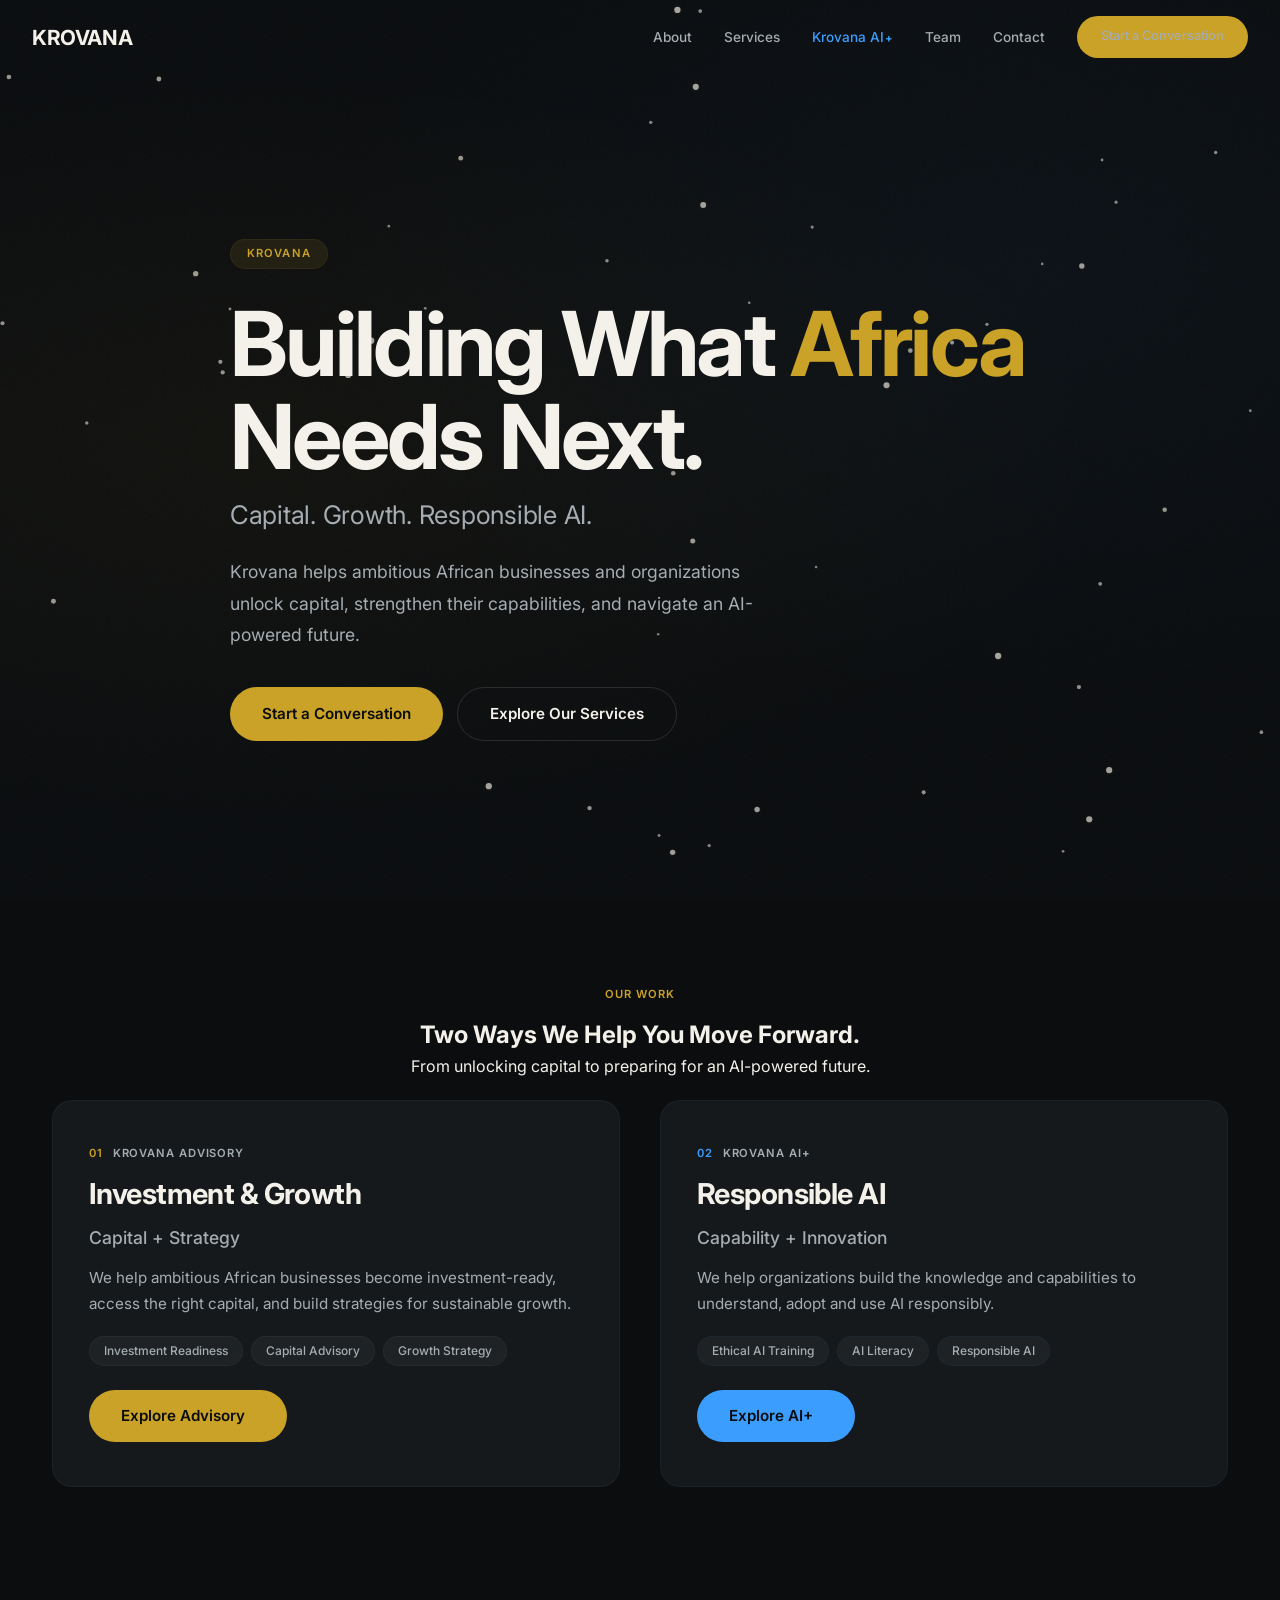
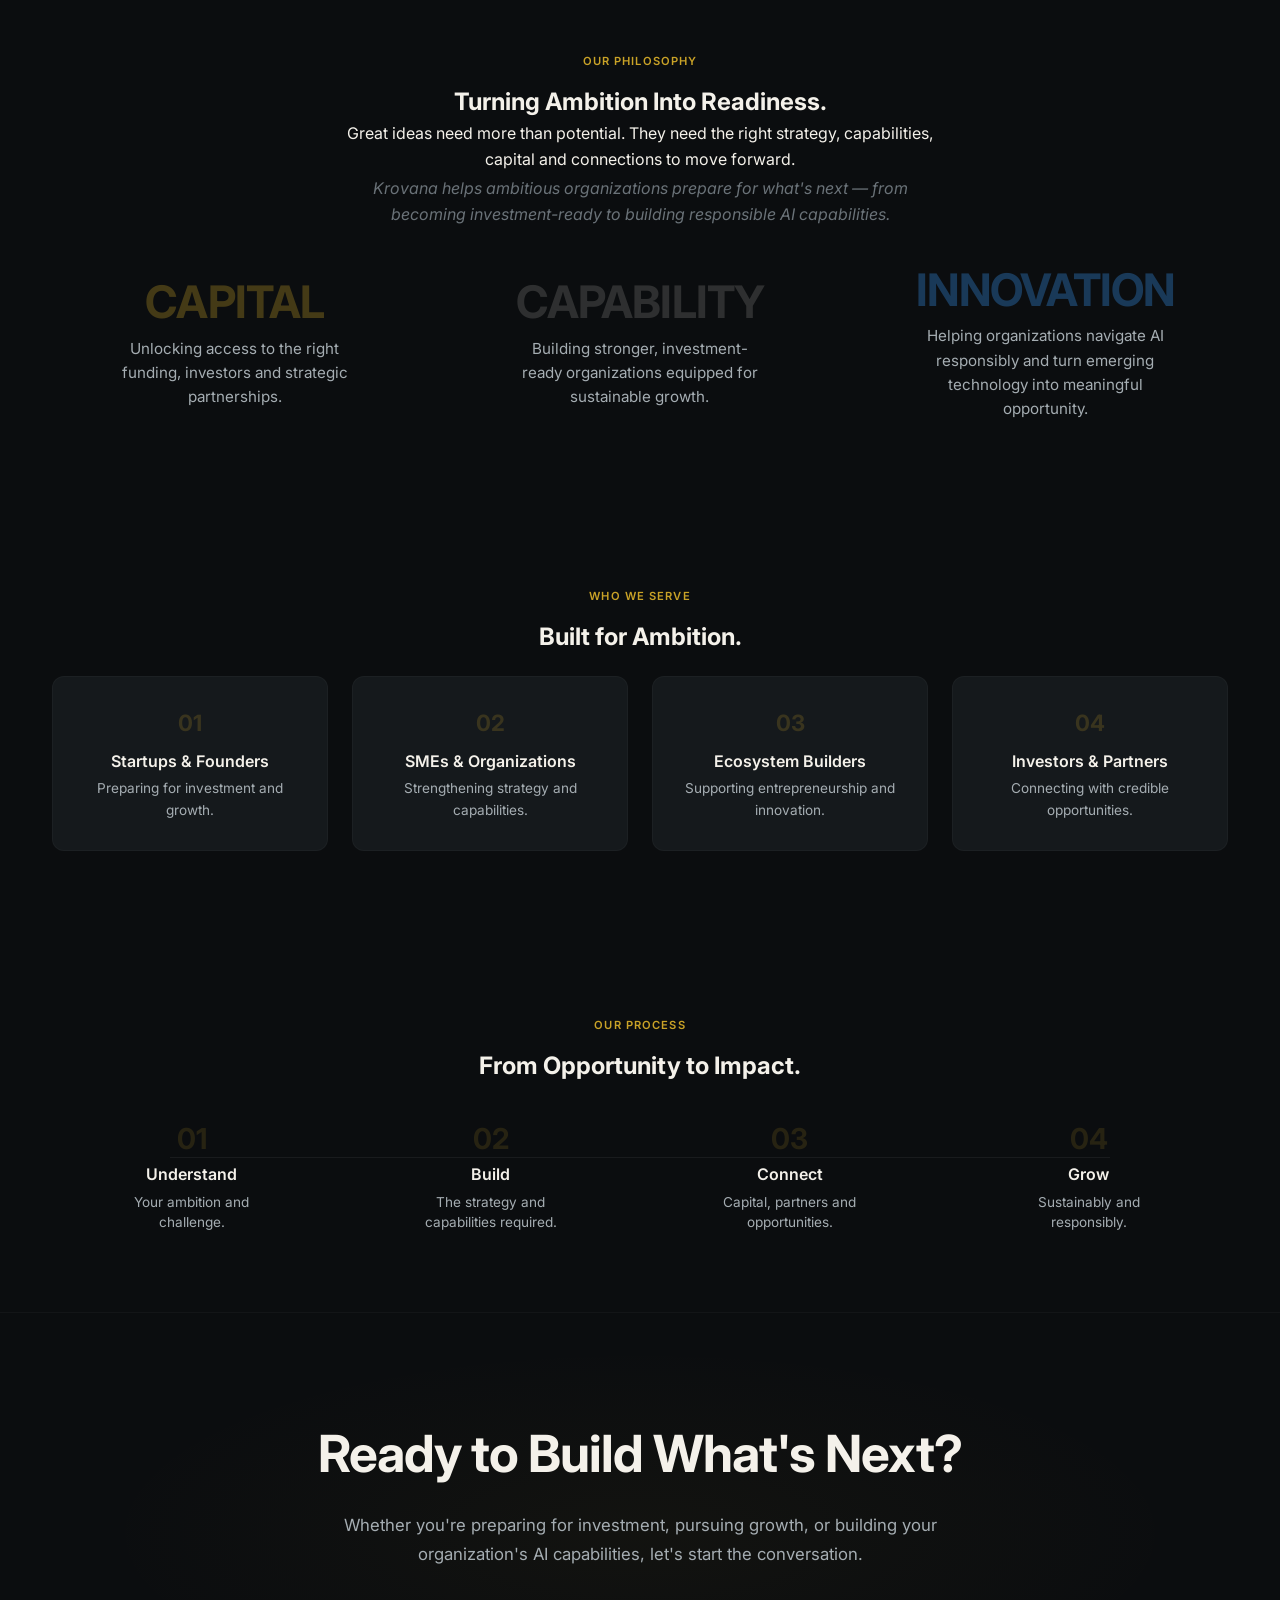
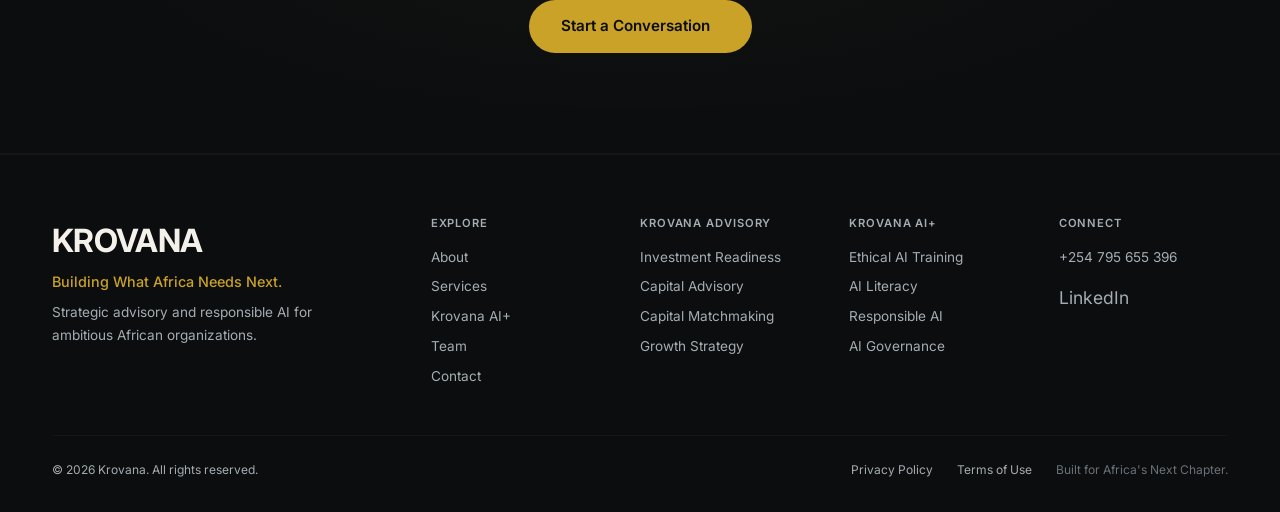
==== commit 6dffb98a: "Update index.html" ====
--- a/index.html
+++ b/index.html
@@ -1046,7 +1046,6 @@
                 <div class="footer-col">
                     <h4>Connect</h4>
                     <a href="tel:+254795655396">+254 795 655 396</a>
-                    <a href="#" style="opacity:0.5; pointer-events:none;">hello@krovana.co.ke</a>
                     <a href="#" style="margin-top:8px; display:inline-block;" class="social-link">LinkedIn</a>
                 </div>
             </div>
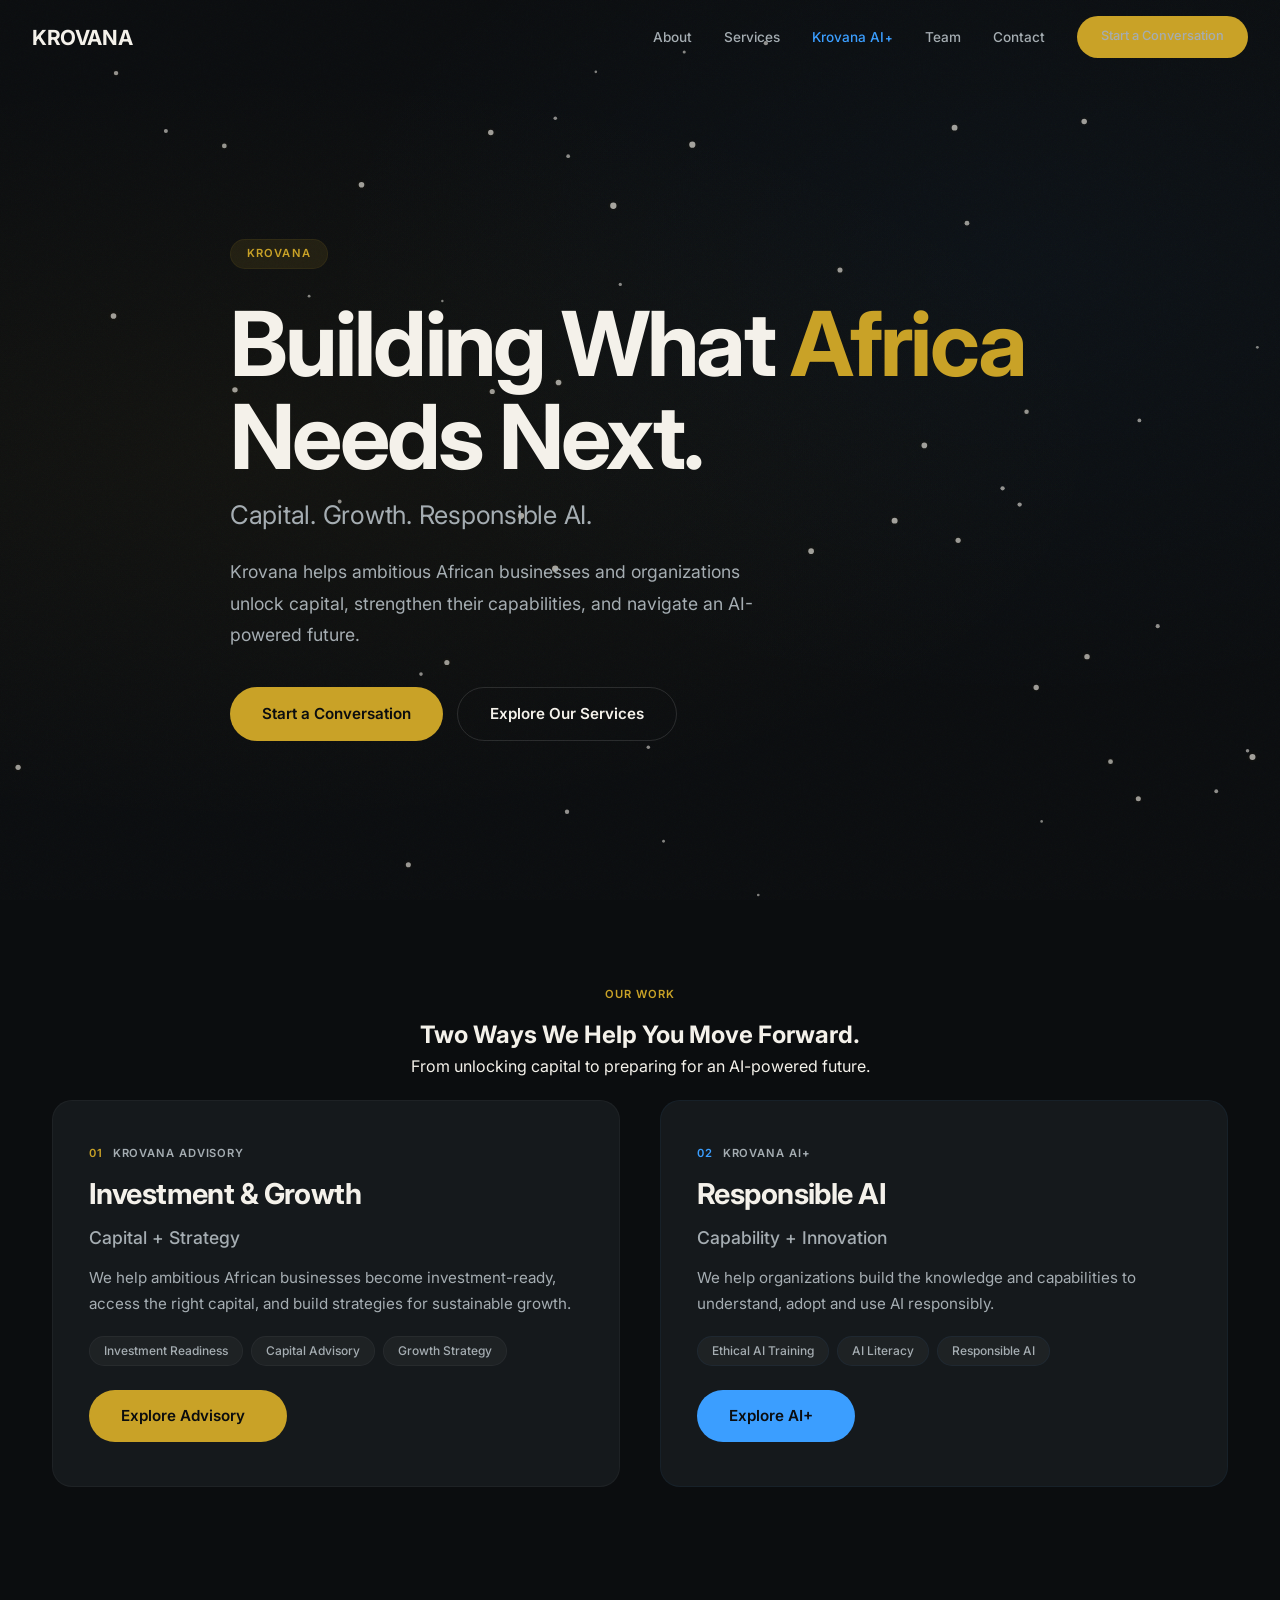
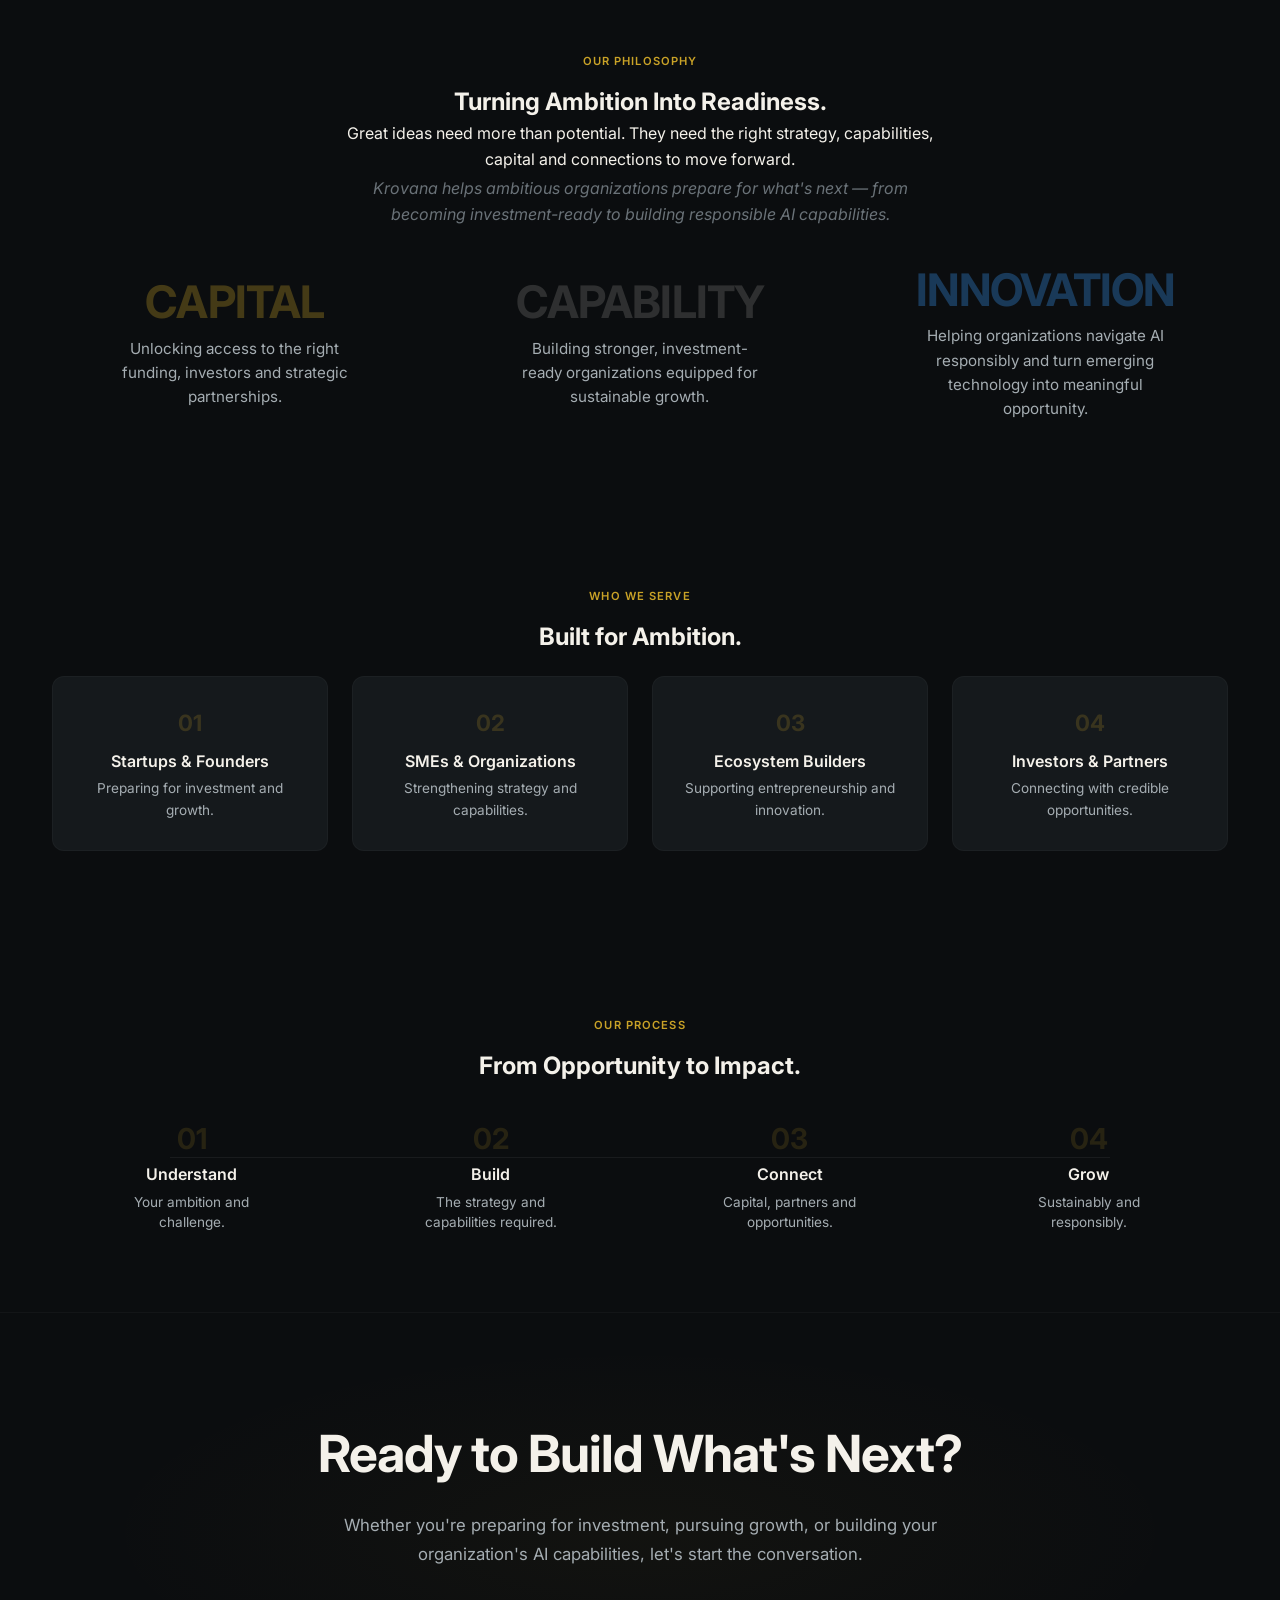
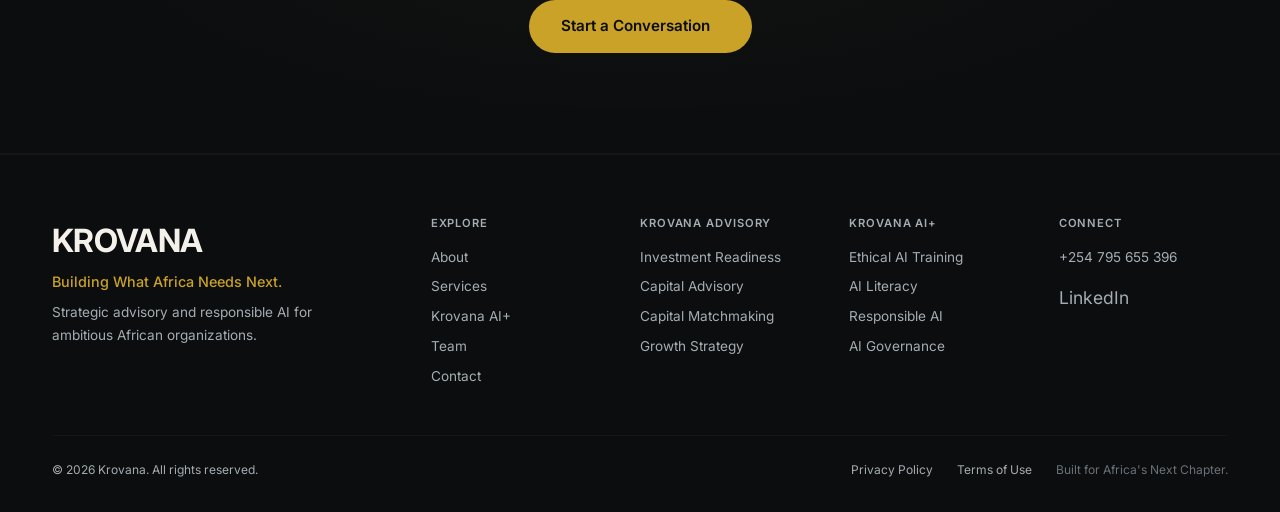
==== commit 91775062: "Update index.html" ====
--- a/index.html
+++ b/index.html
@@ -9,7 +9,7 @@
     <link rel="preconnect" href="https://fonts.gstatic.com" crossorigin>
     <link href="https://fonts.googleapis.com/css2?family=Inter:opsz,wght@14..32,400;14..32,500;14..32,600;14..32,700;14..32,800&family=Playfair+Display:ital,wght@0,400;0,600;0,700;1,400&display=swap" rel="stylesheet">
     <link rel="stylesheet" href="css/style.css">
-    <link rel="icon" href="data:image/svg+xml,<svg xmlns='http://www.w3.org/2000/svg' viewBox='0 0 100 100'><text y='.9em' font-size='90'>⚡</text></svg>">
+    <link rel="icon" type="image/png" href="favicon.png" />
     <style>
         /* ============================================================
            KROVANA — Homepage Specific Styles
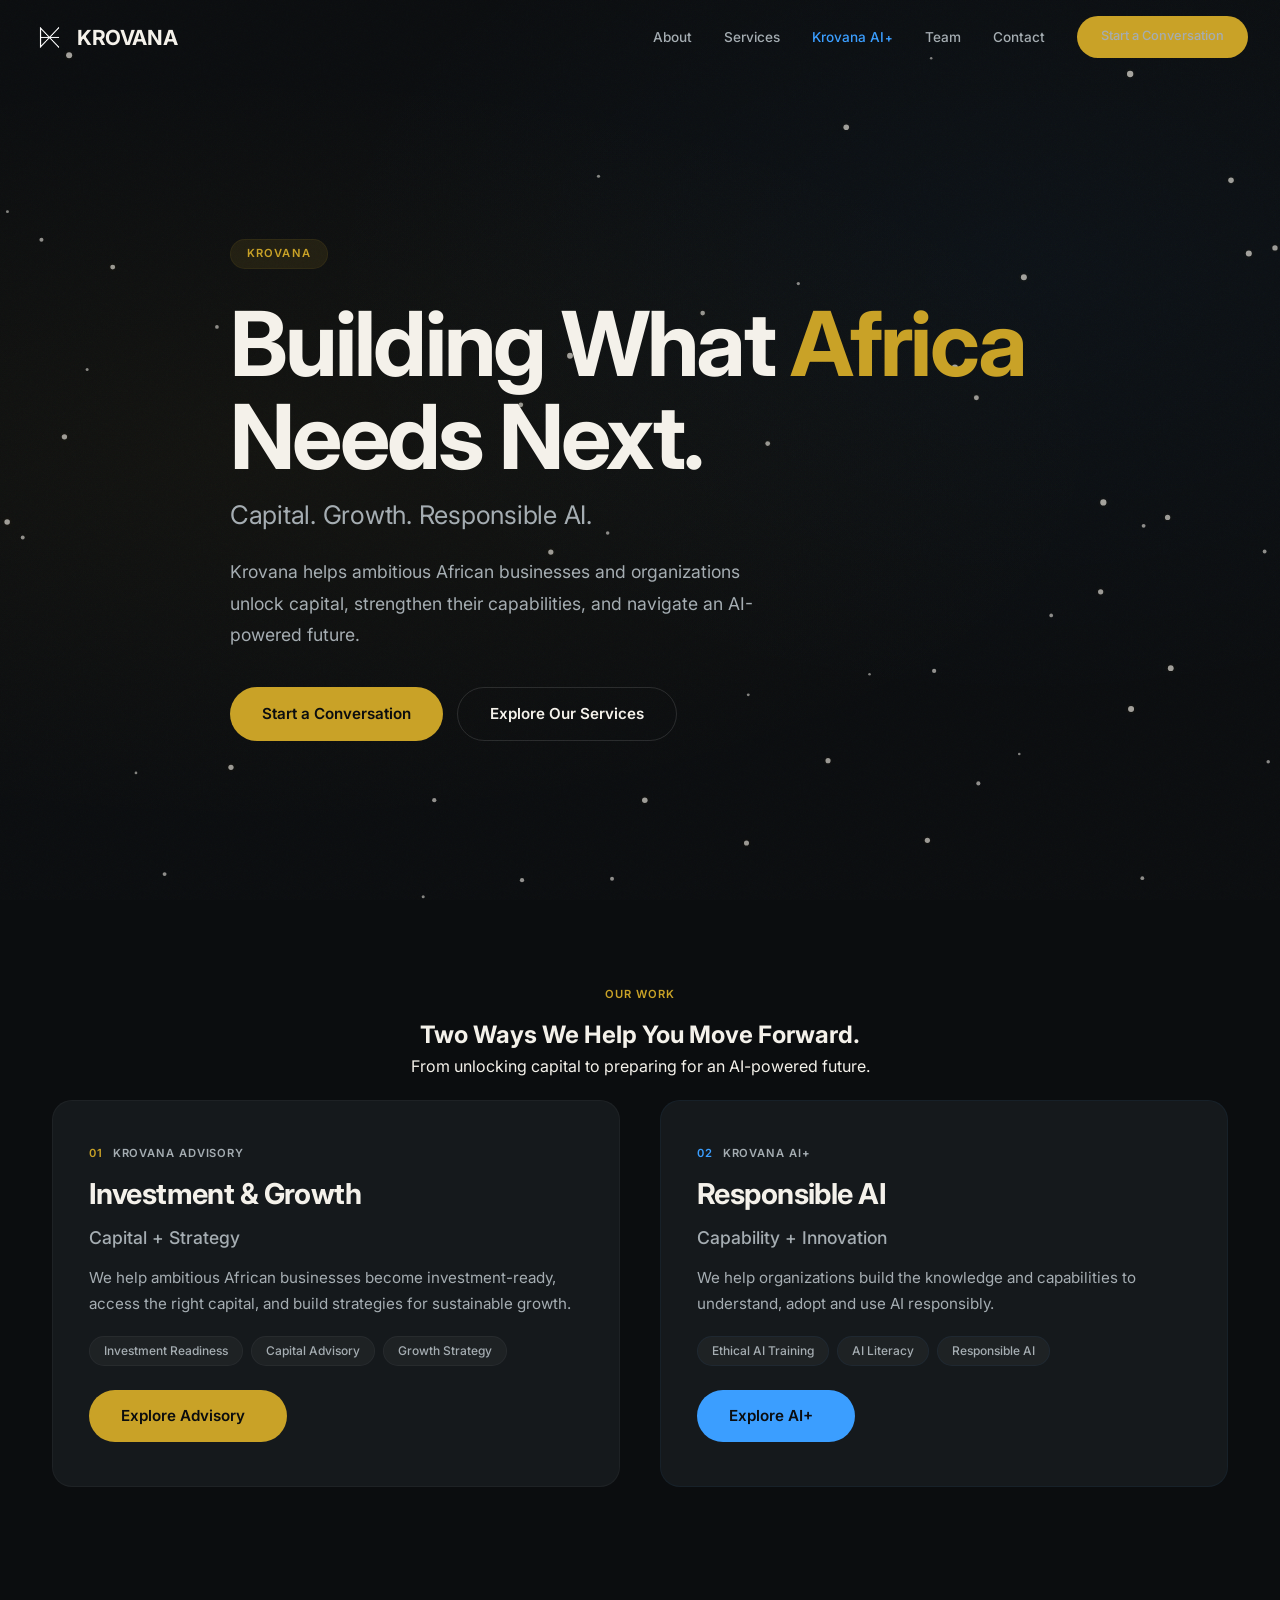
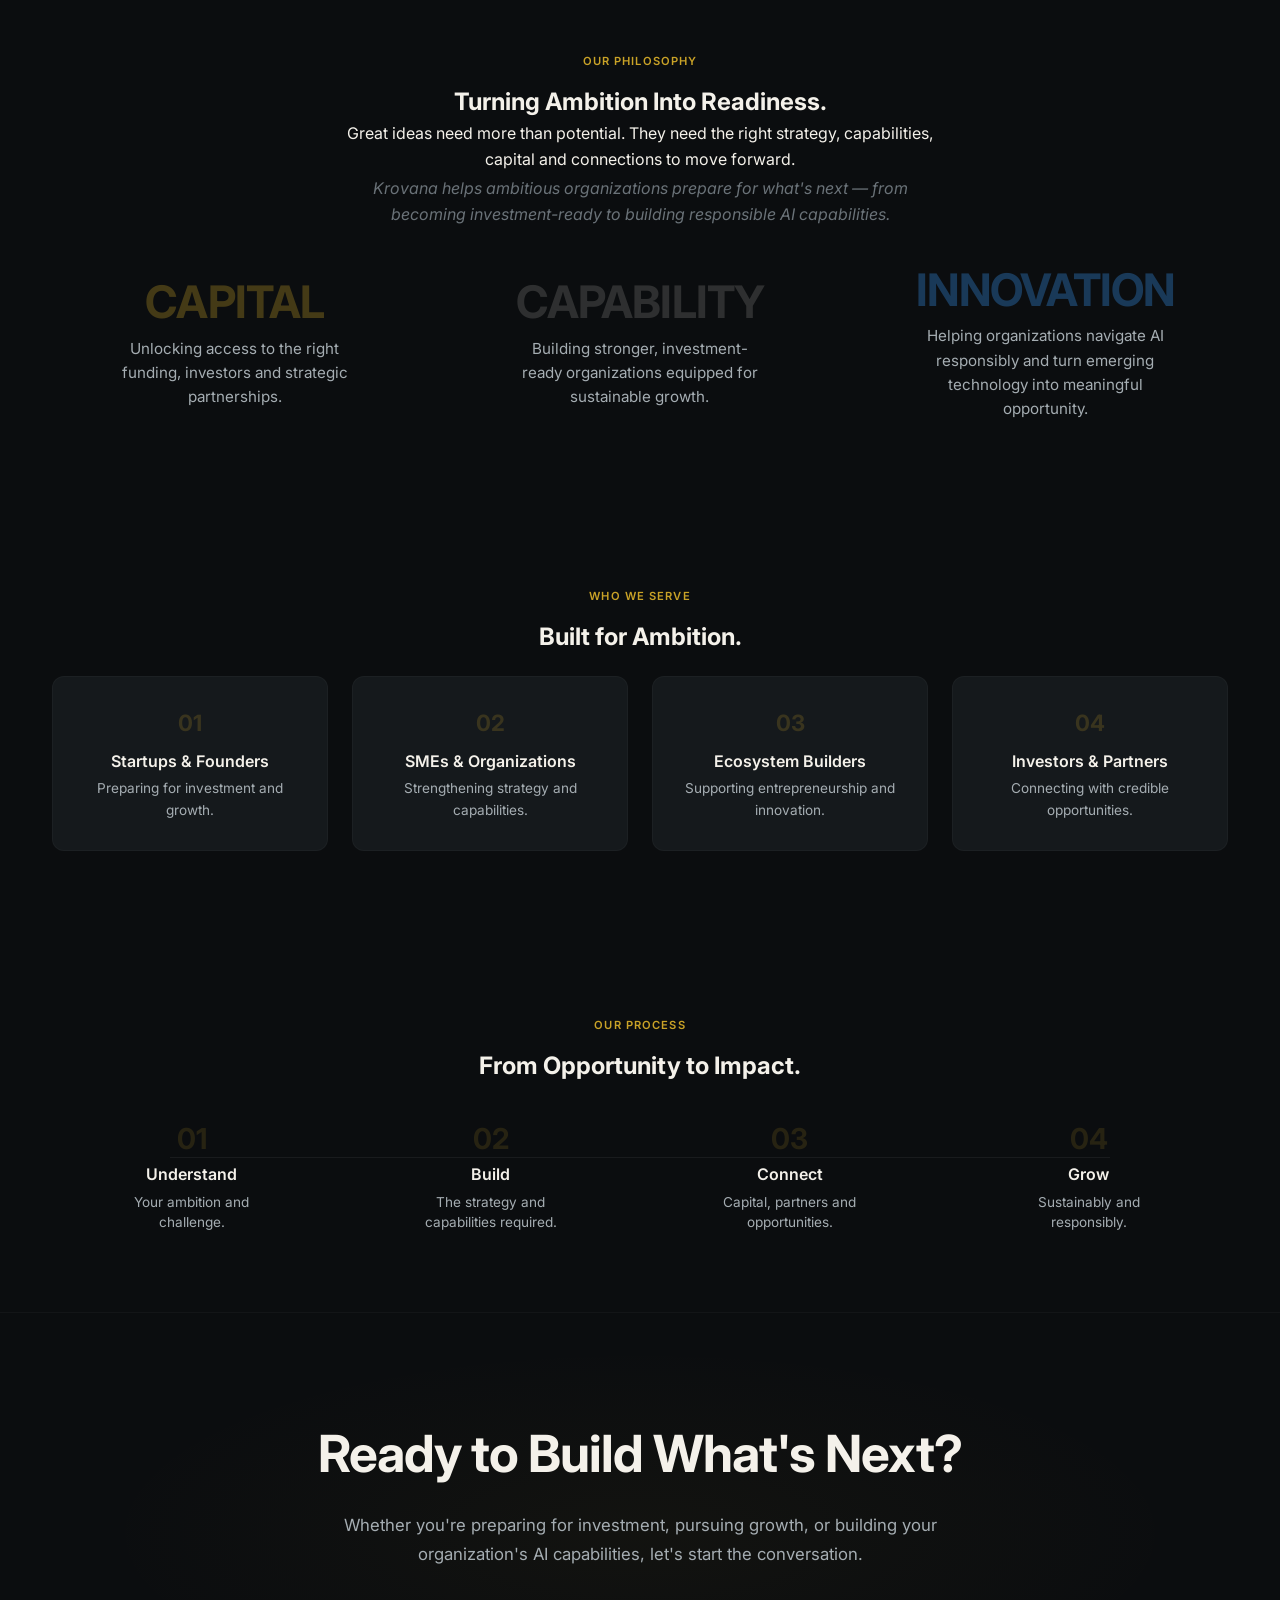
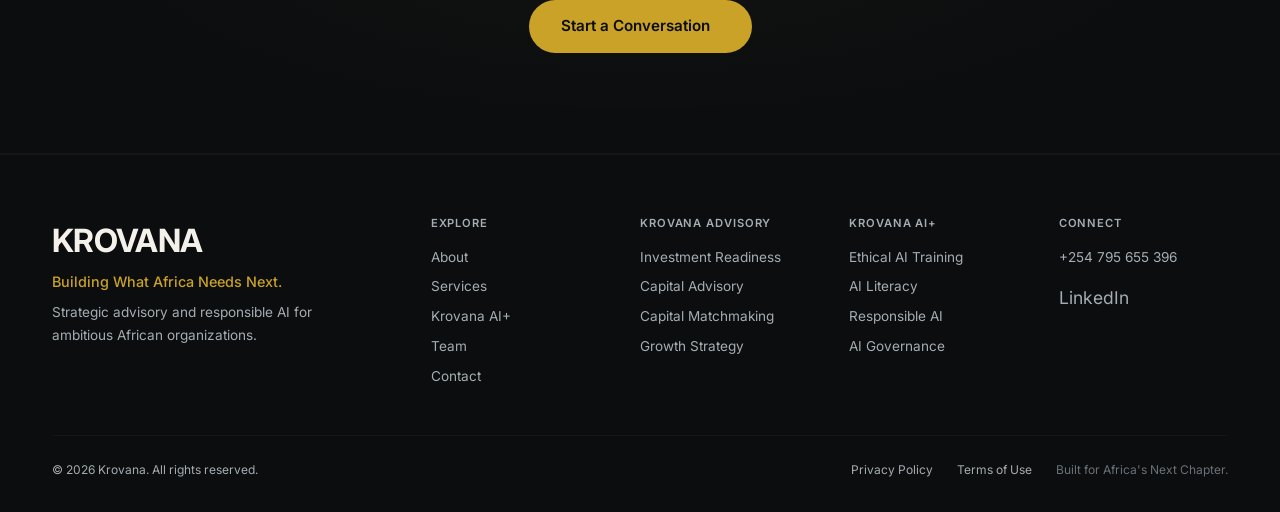
==== commit 142f2f50: "Update index.html" ====
--- a/index.html
+++ b/index.html
@@ -824,7 +824,10 @@
     <!-- ========== NAVIGATION ========== -->
     <nav class="navbar" id="navbar" role="navigation" aria-label="Main navigation">
         <div class="nav-container">
-            <a href="/" class="logo">KROVANA</a>
+            <a href="/" class="logo" style="display: flex; align-items: center; gap: 10px;">
+                <img src="Krovana-logo.png" alt="Krovana" style="height: 35px; width: auto; display:block;">
+                KROVANA
+            </a>
             <ul class="nav-links" id="navLinks">
                 <li><a href="/about">About</a></li>
                 <li><a href="/services">Services</a></li>
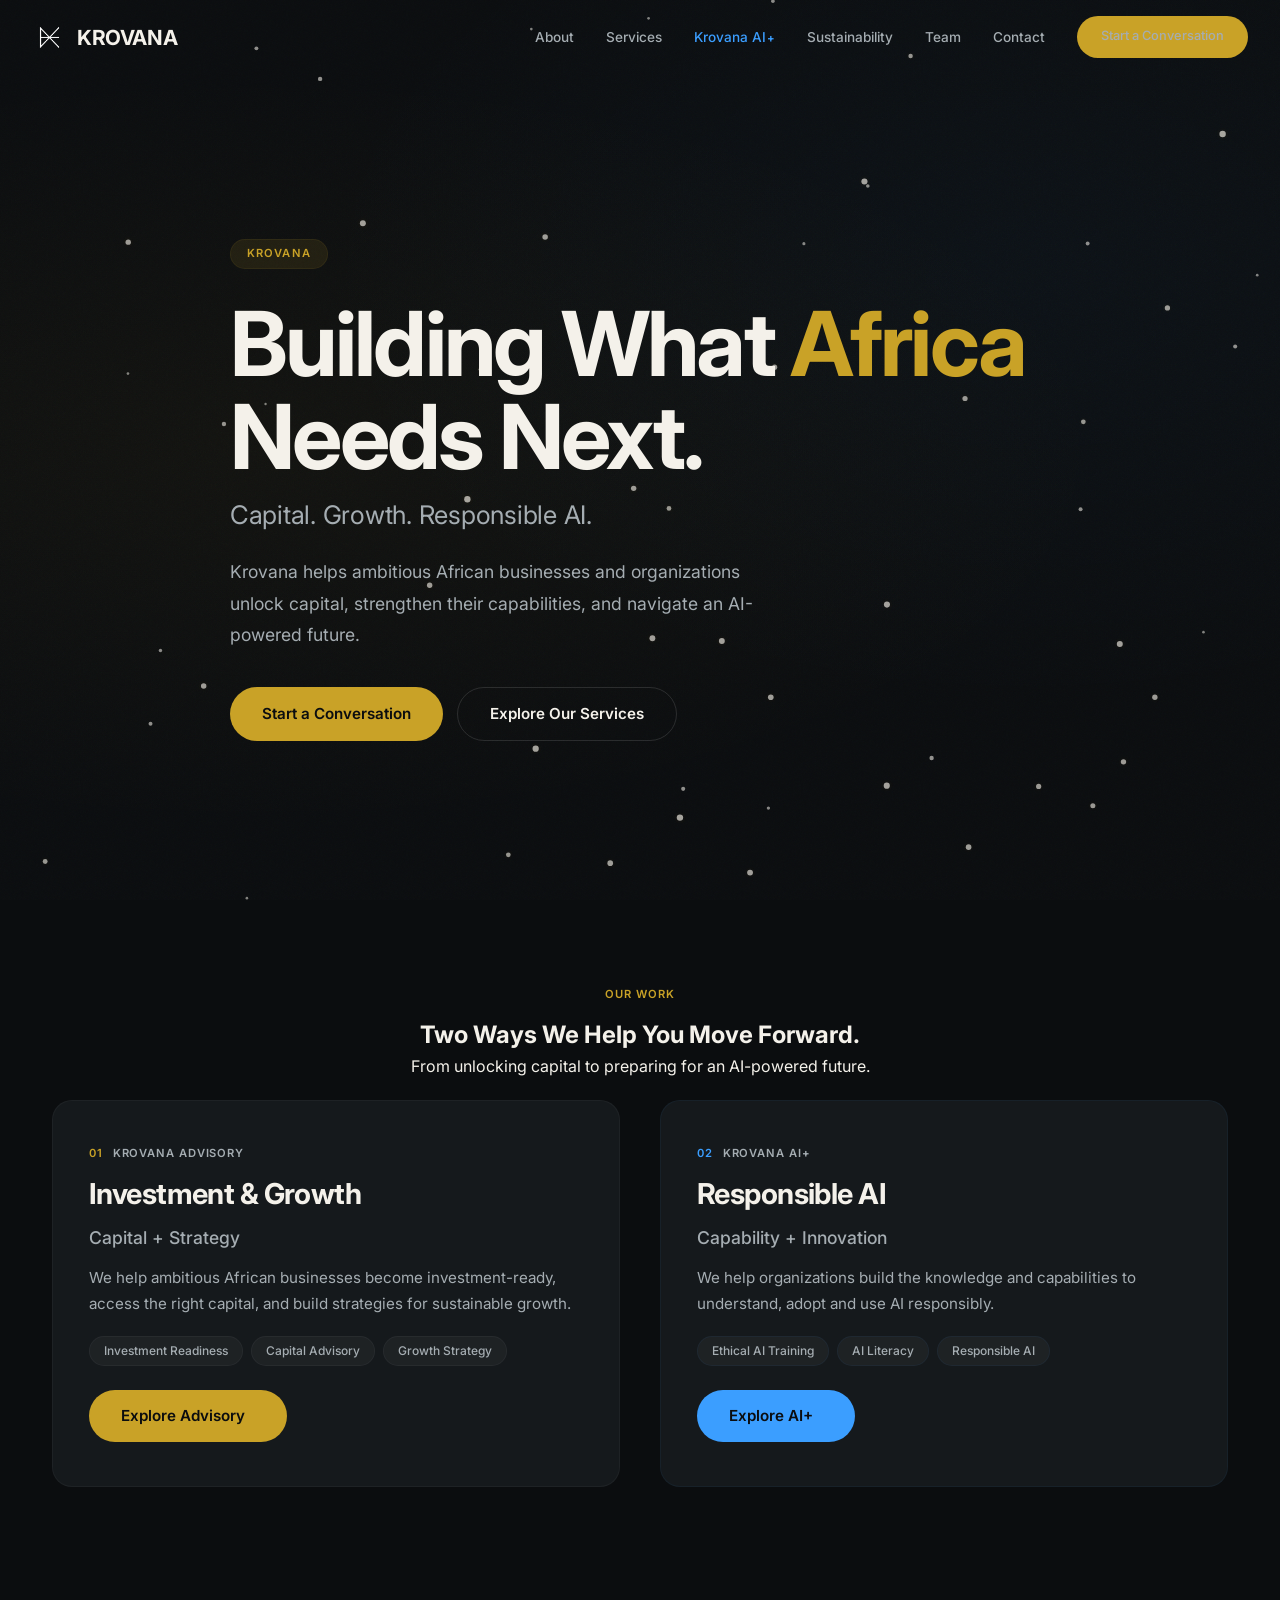
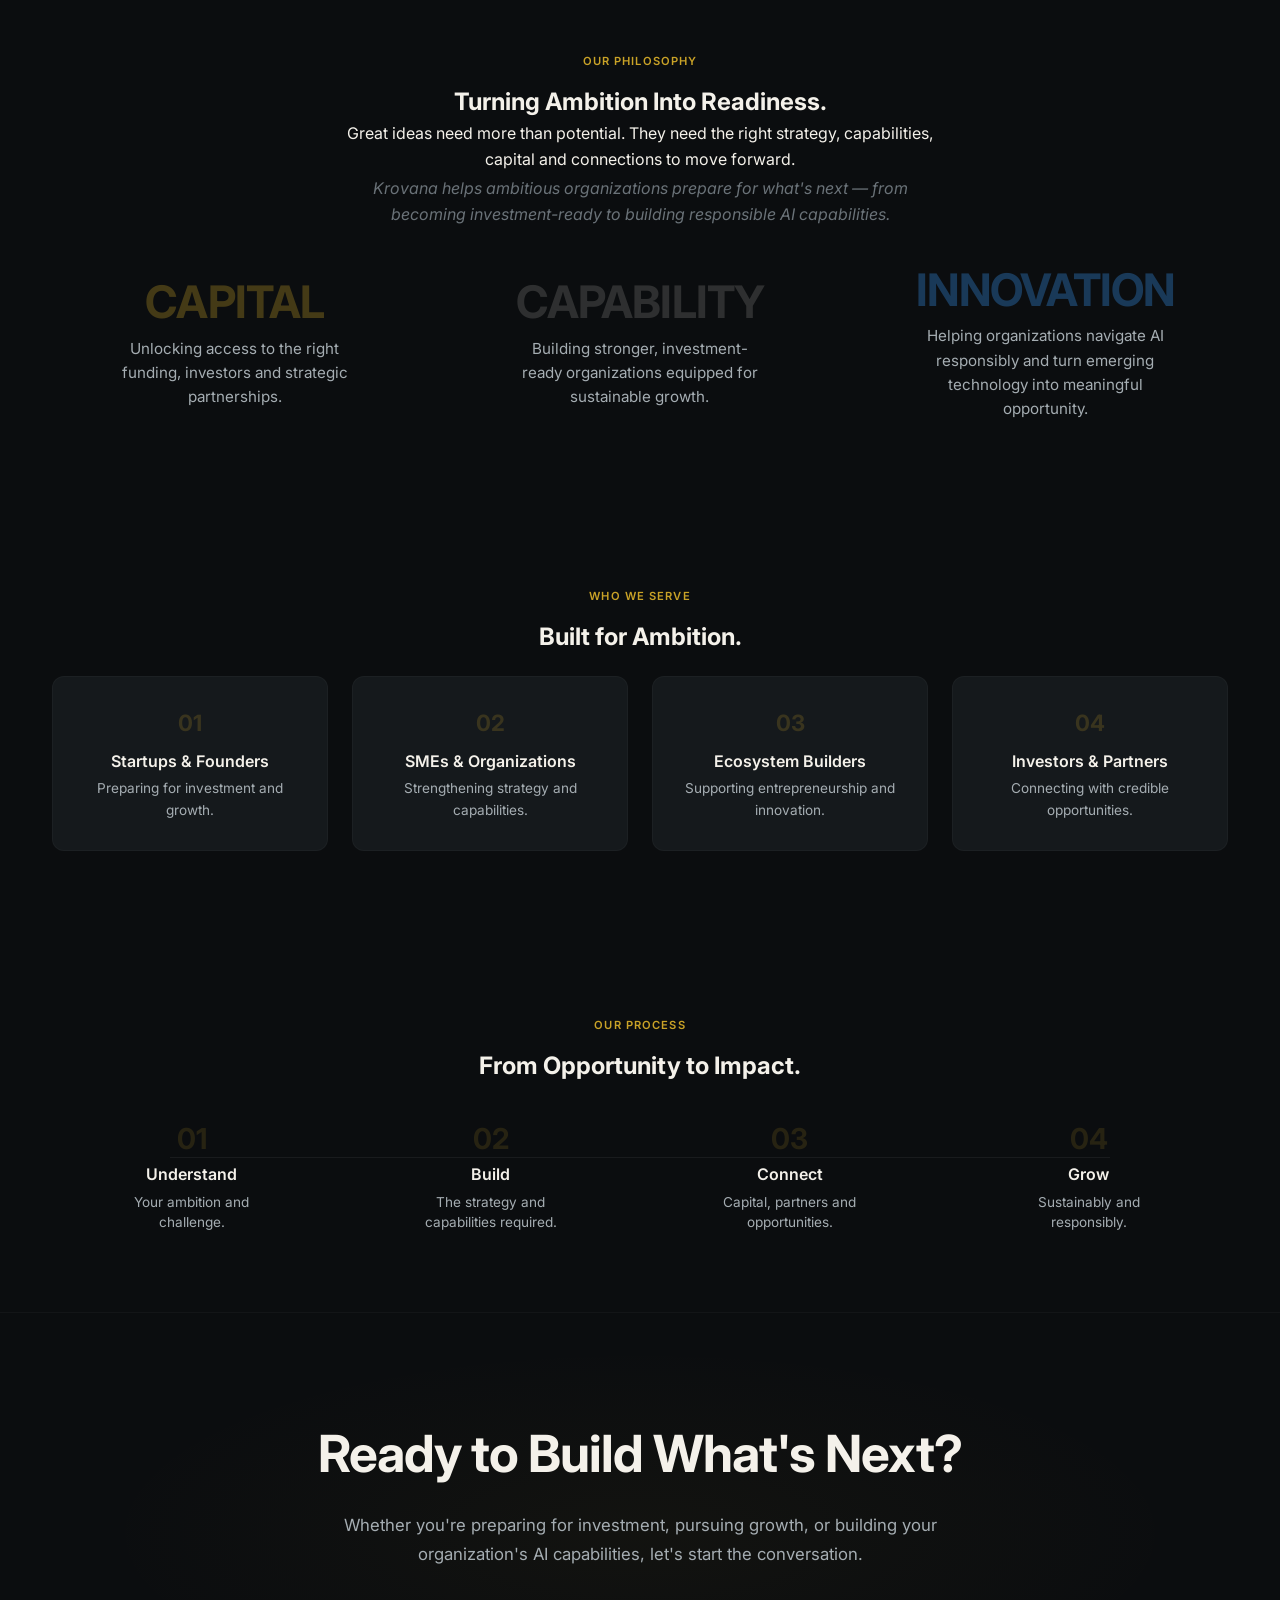
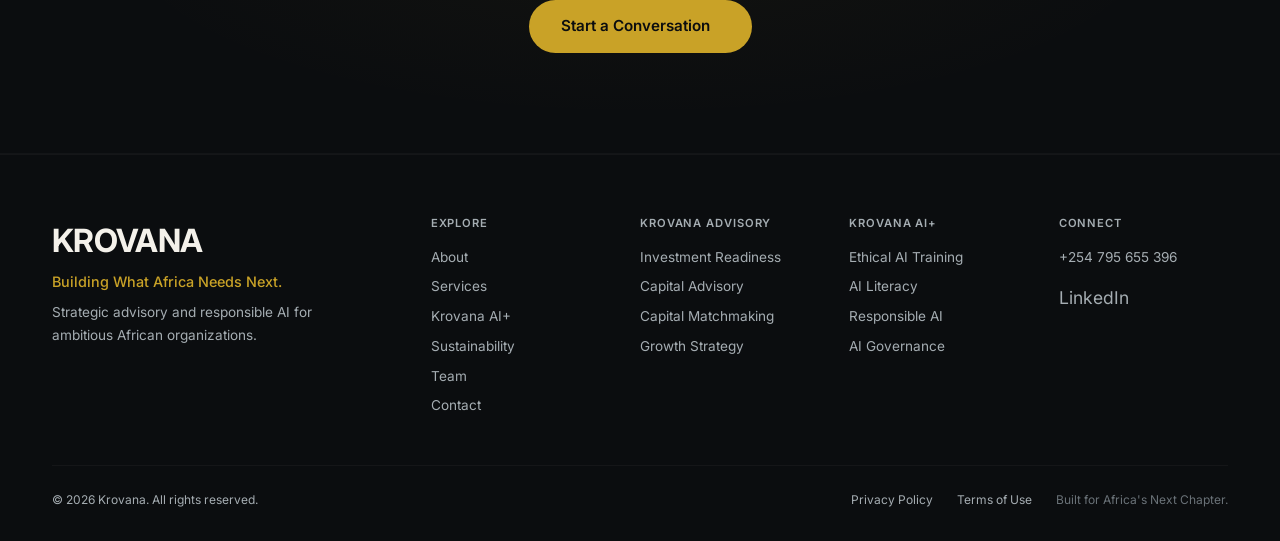
==== commit ea2387bc: "Update index.html" ====
--- a/index.html
+++ b/index.html
@@ -832,6 +832,7 @@
                 <li><a href="/about">About</a></li>
                 <li><a href="/services">Services</a></li>
                 <li><a href="/krovana-ai" class="ai-link">Krovana AI<span class="plus">+</span></a></li>
+                <li><a href="/sustainability">Sustainability</a></li>
                 <li><a href="/team">Team</a></li>
                 <li><a href="/contact">Contact</a></li>
                 <li class="nav-cta"><a href="/contact" class="btn btn-primary">Start a Conversation</a></li>
@@ -1029,6 +1030,7 @@
                     <a href="/about">About</a>
                     <a href="/services">Services</a>
                     <a href="/krovana-ai">Krovana AI+</a>
+                    <a href="/sustainability">Sustainability</a>
                     <a href="/team">Team</a>
                     <a href="/contact">Contact</a>
                 </div>
--- a/css/style.css
+++ b/css/style.css
@@ -188,6 +188,9 @@
 }
 
 .logo {
+    display: flex;
+    align-items: center;
+    gap: 10px;
     font-size: 1.5rem;
     font-weight: 700;
     letter-spacing: -0.02em;
@@ -198,6 +201,21 @@
 }
 .logo:hover {
     color: var(--gold);
+}
+
+/* Logo image styling */
+.logo img {
+    height: 35px;
+    width: auto;
+    display: block;
+}
+
+/* Responsive logo size for mobile */
+@media (max-width: 768px) {
+    .logo img {
+        height: 28px;
+    }
+}
 }
 
 .nav-links {
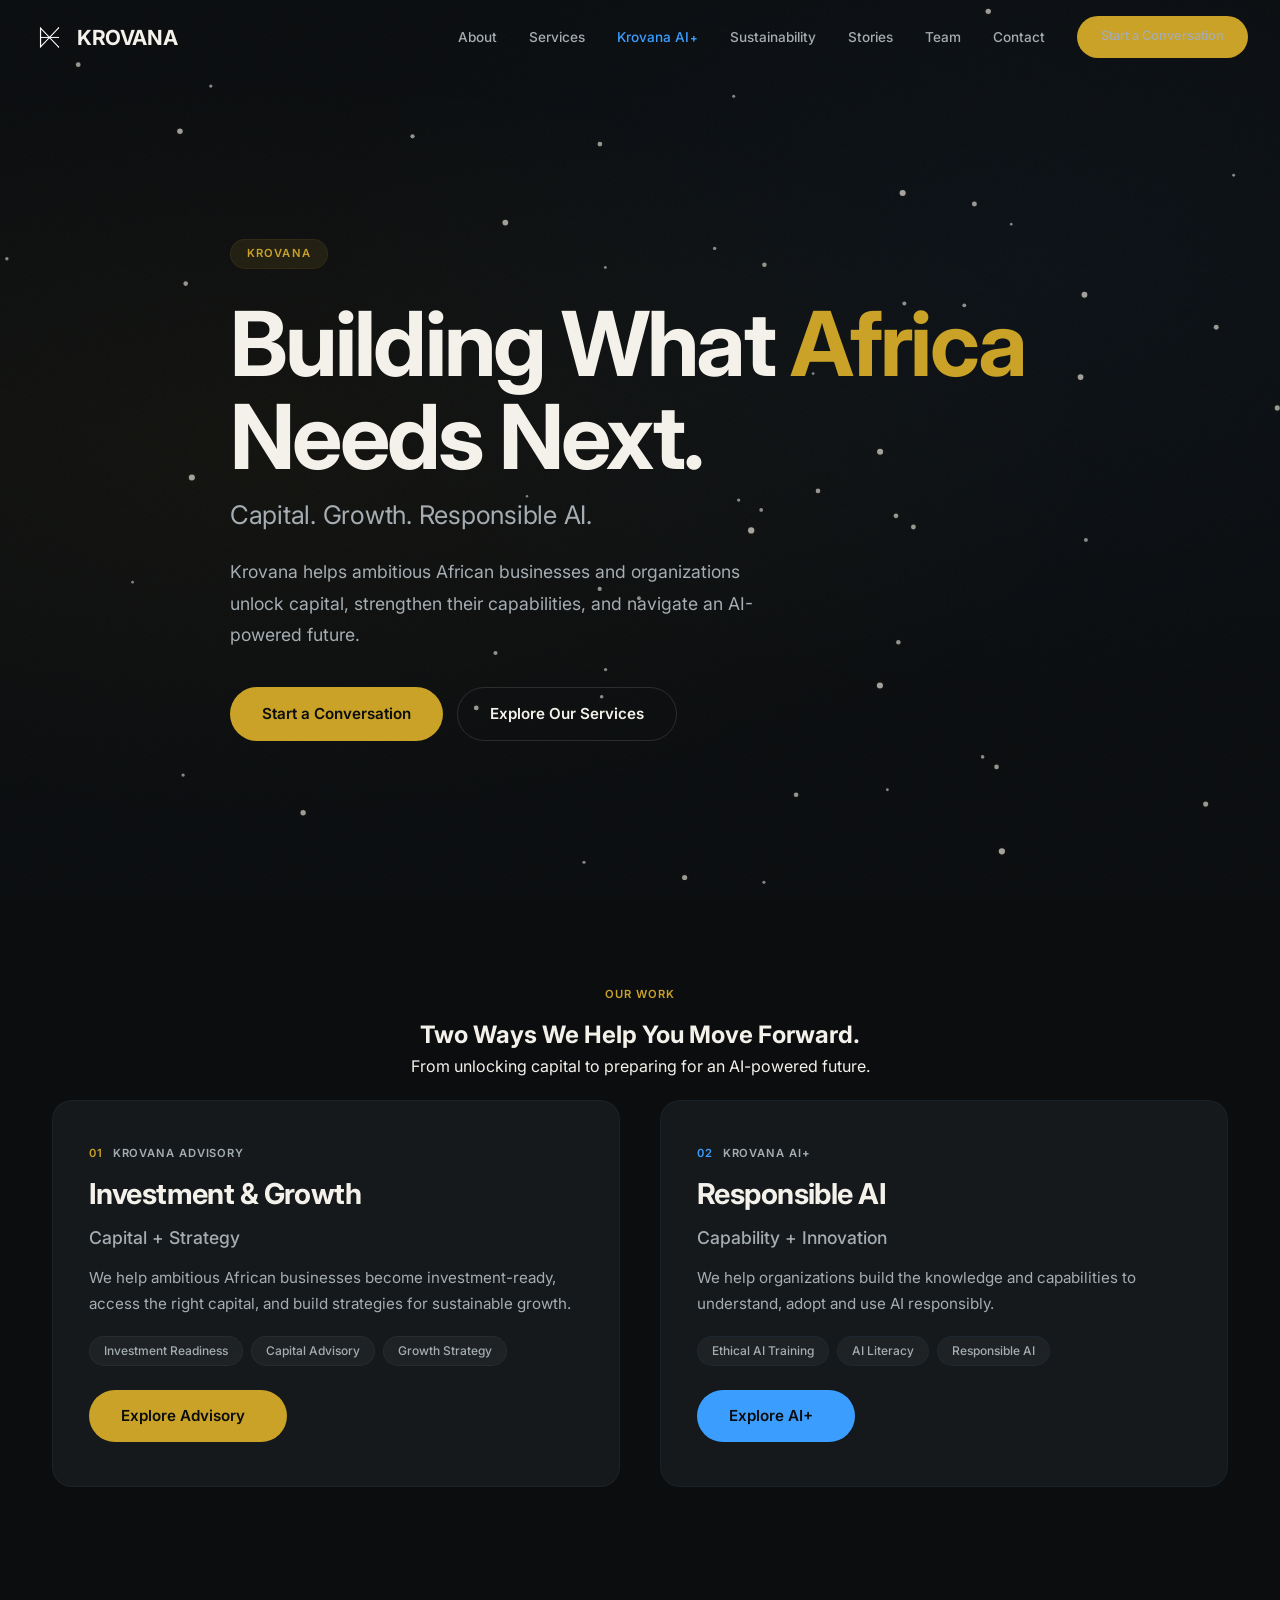
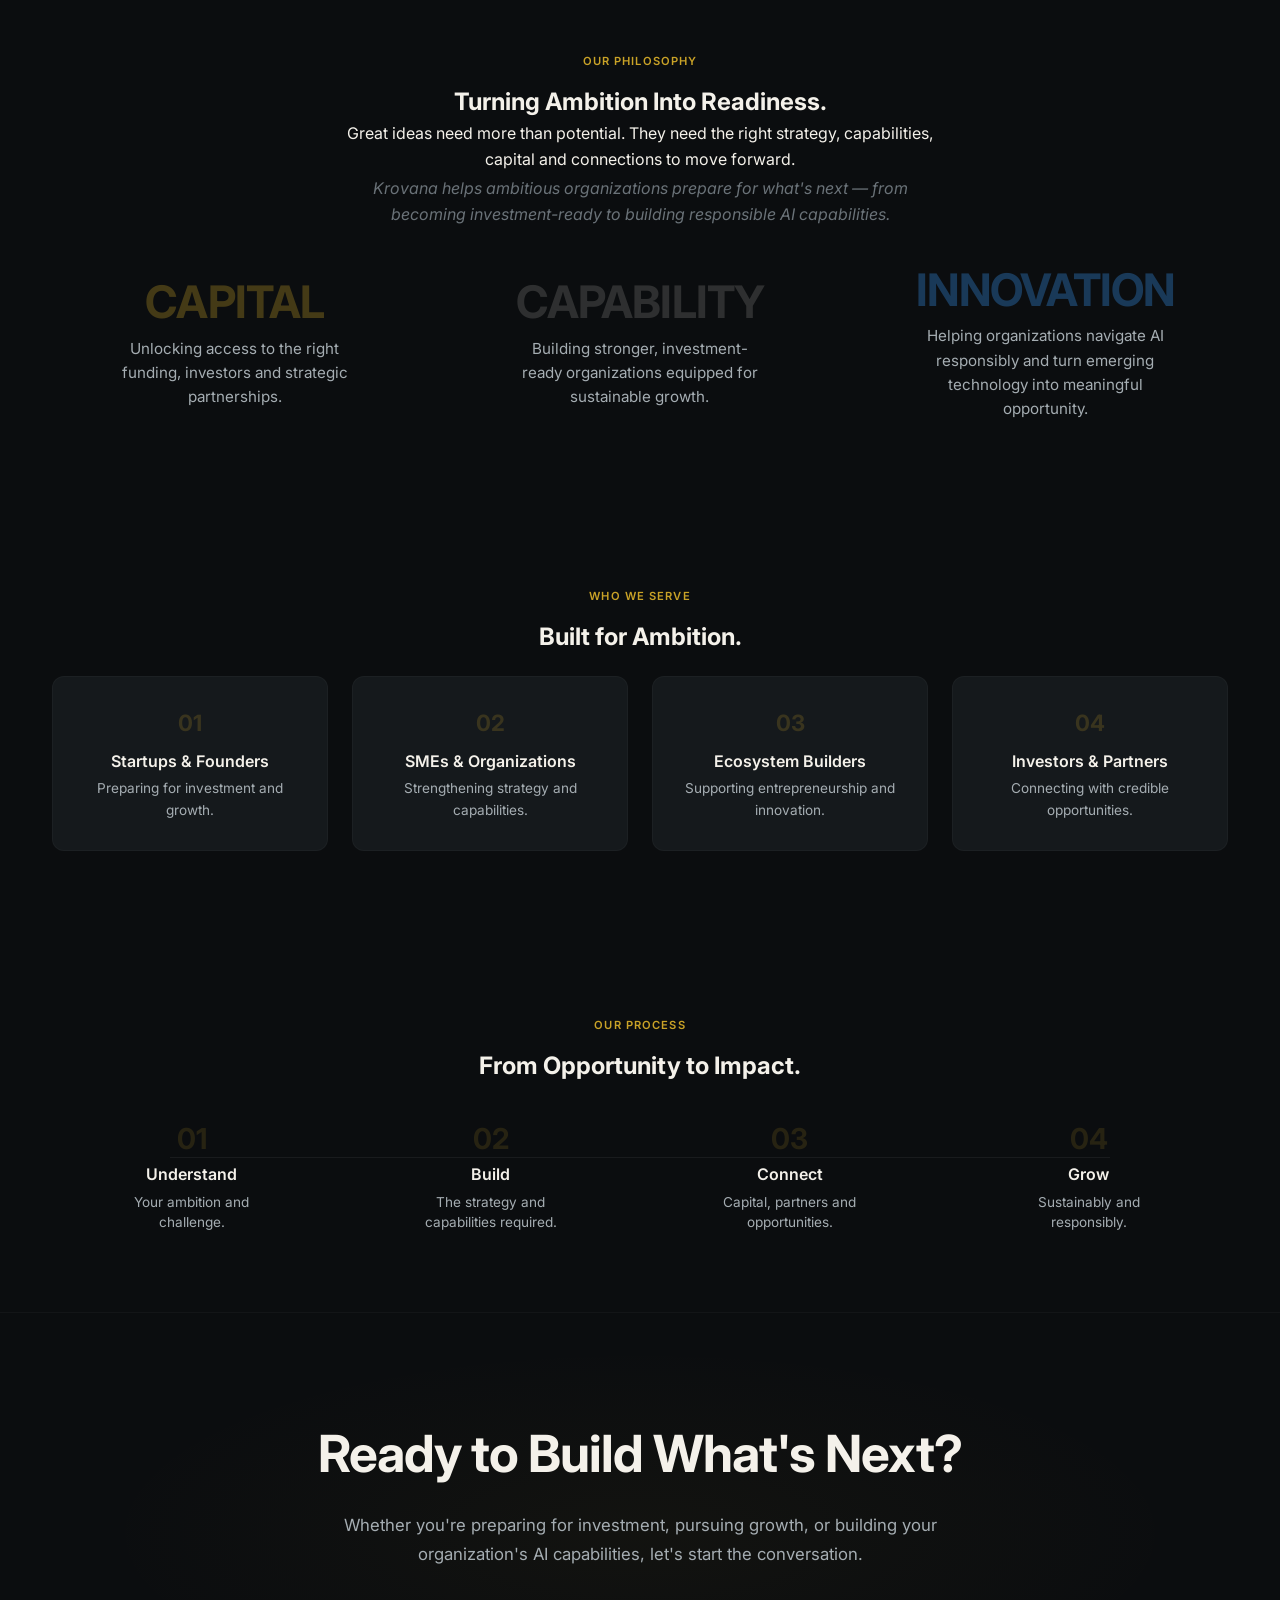
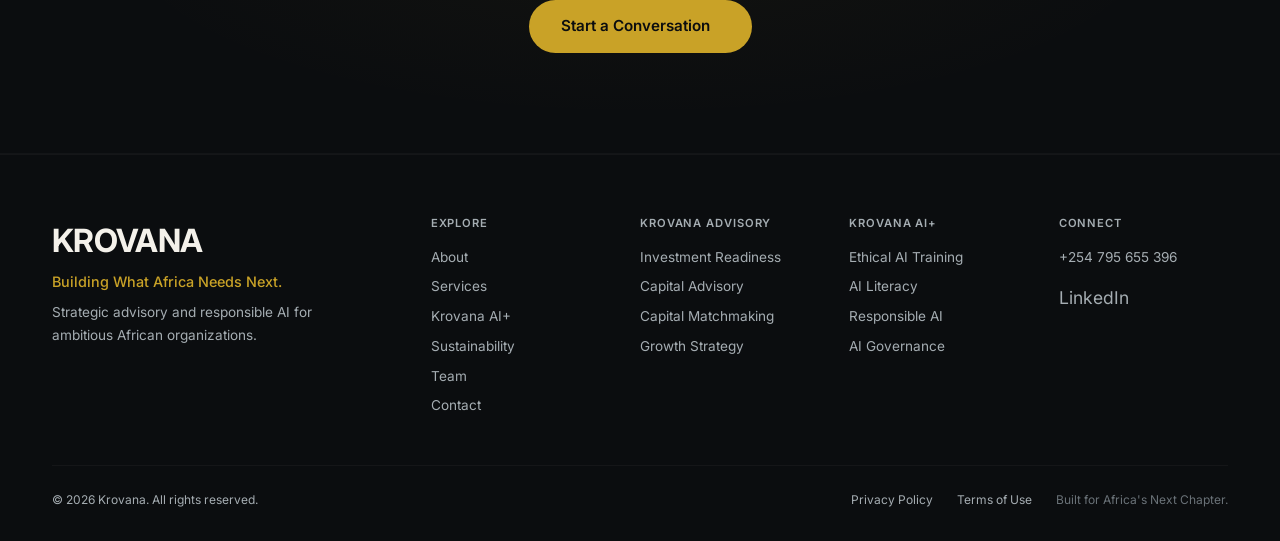
==== commit 6297d368: "Update index.html" ====
--- a/index.html
+++ b/index.html
@@ -833,6 +833,7 @@
                 <li><a href="/services">Services</a></li>
                 <li><a href="/krovana-ai" class="ai-link">Krovana AI<span class="plus">+</span></a></li>
                 <li><a href="/sustainability">Sustainability</a></li>
+                <li><a href="/stories">Stories</a></li>
                 <li><a href="/team">Team</a></li>
                 <li><a href="/contact">Contact</a></li>
                 <li class="nav-cta"><a href="/contact" class="btn btn-primary">Start a Conversation</a></li>
